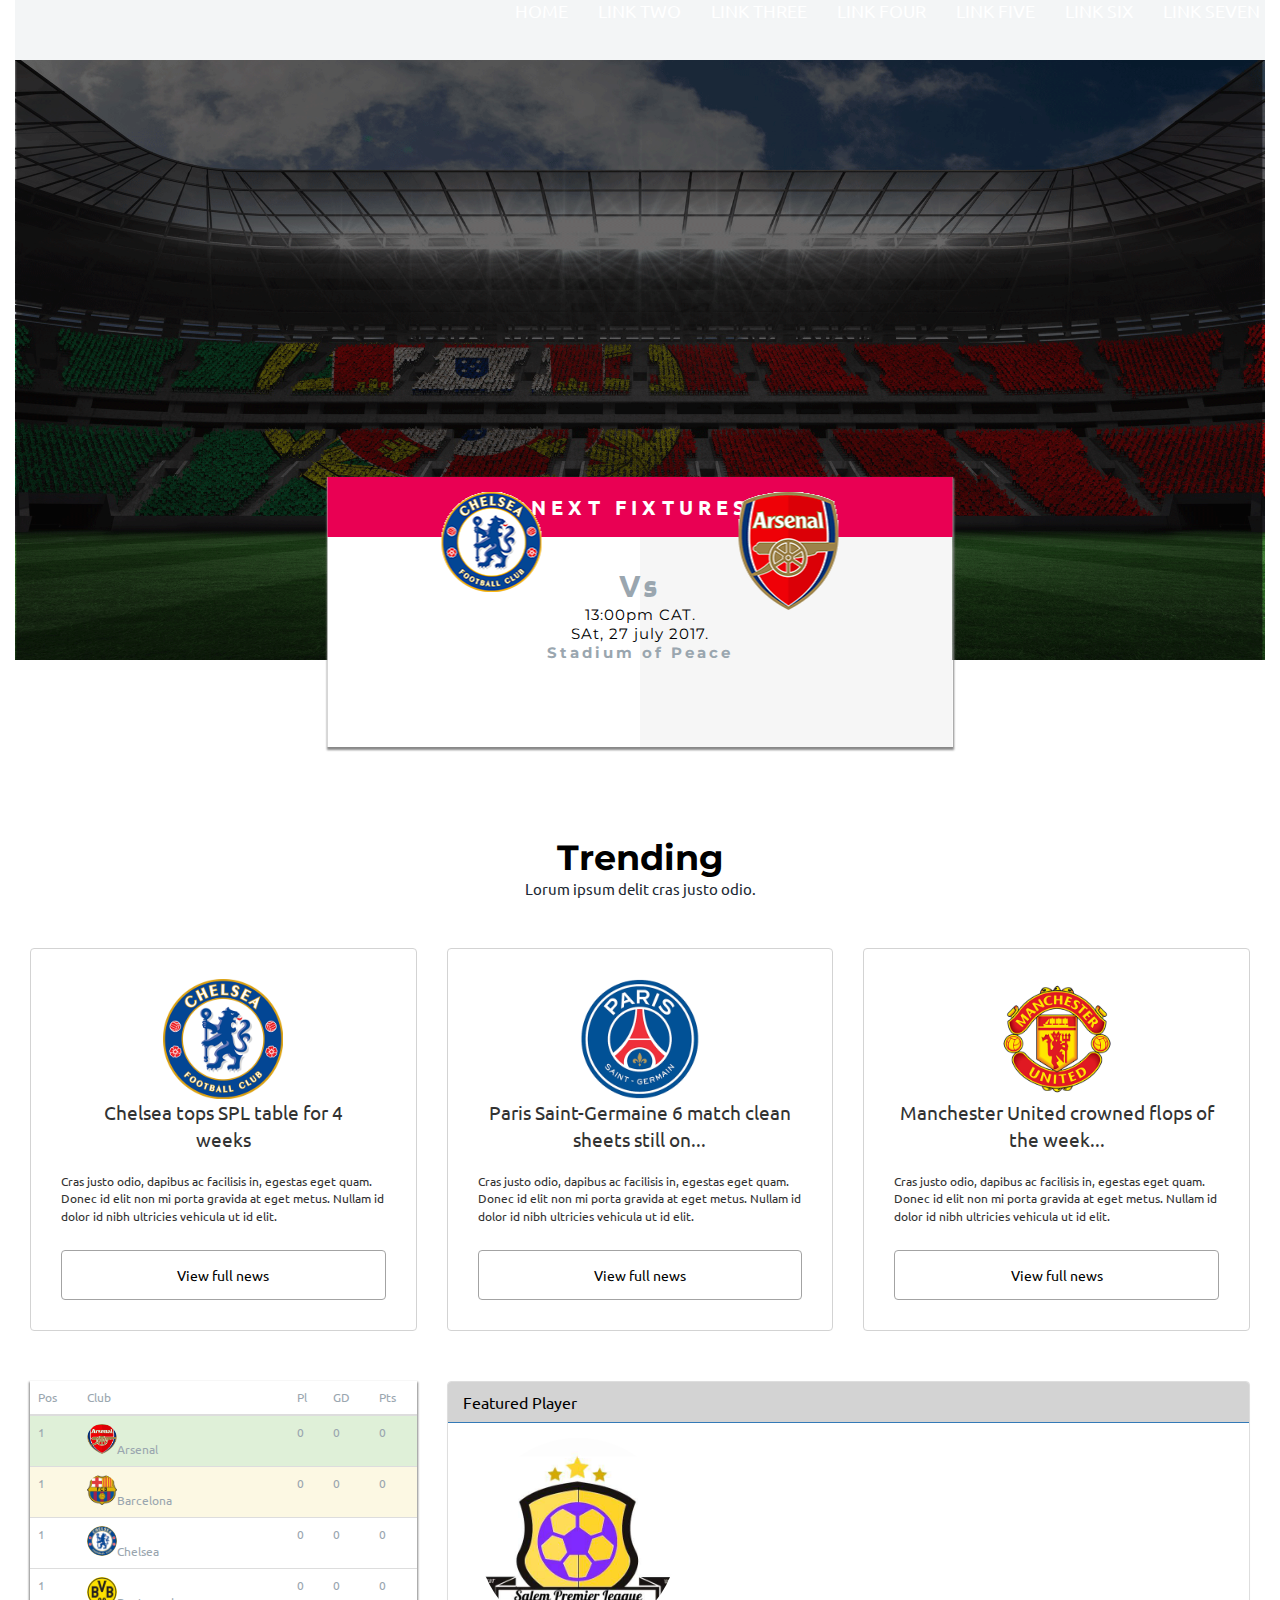
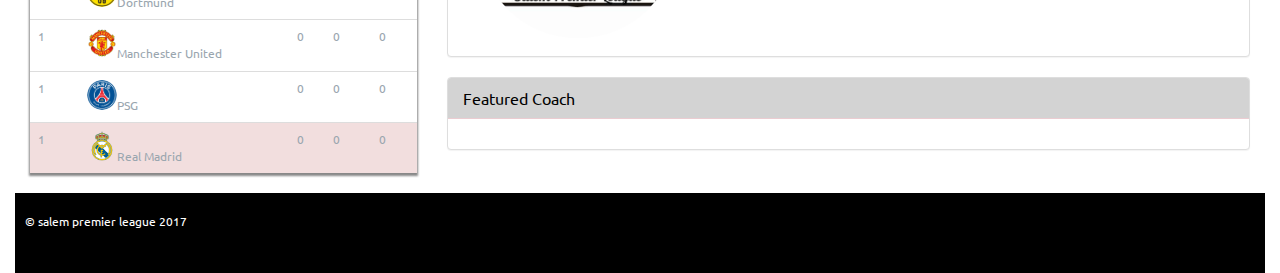
==== index-2.html @ 183e1c36 "deleted file css/responsiv-nav.css" ====
<!DOCTYPE html>
<html>
<head>
	<meta charset="utf-8">
	<meta name="apple-mobile-web-app-capable" content="yes">
	<meta name="HandheldFriendly" content="True">
	<meta name="apple-mobile-web-app-status-bar-style" content="black">
	<meta http-equiv="X-UA-Compatible" content="IE=edge">
	<meta name="viewport" content="width=device-width, initial-scale=1, maximum-scale=1, user-scalable=no">
	<link rel="stylesheet" href="css/material.min.css">
	<script src="./material.min.js"></script>
	<title>Salem Premier League</title>
	<link rel="shortcut icon" href="img/purple.png" type="image/x-icon">
	<link rel="stylesheet" href="https://fonts.googleapis.com/icon?family=Material+Icons">
	<link rel="stylesheet" href="bootstrap-3.3.7-dist/css/bootstrap.min.css"> 
	<link rel="stylesheet" type="text/css" media="all" href="css/reset.css" />
	<link rel="stylesheet" type="text/css" media="all" href="css/trunk.css" />
	<link rel="stylesheet" href="css/index.css">
	<link rel="stylesheet" href="css/table.css">
	<link href="https://fonts.googleapis.com/css?family=Montserrat|Open+Sans|Ubuntu" rel="stylesheet">
</head>

<div class="container-fluid">

	<header class="slide">     
		<ul id="navToggle" class="burger slide">    
			<li></li><li></li><li></li>
		</ul>
	</header>
	<nav class="slide">
		<ul>
			<li><a href="../trunk.html" class="active">HOME</a></li>
			<li><a href="#">LINK TWO</a></li>
			<li><a href="#">LINK THREE</a></li>
			<li><a href="#">LINK FOUR</a></li>
			<li><a href="#">LINK FIVE</a></li>
			<li><a href="#">LINK SIX</a></li>
			<li><a href="#">LINK SEVEN</a></li>
		</ul>
	</nav>
	
	<div class="content slide">     <!--	Add "slideRight" class to items that move right when viewing Nav Drawer  -->


<! the nav would be plaved here-> 


	<div class="banner">
		<img src="img/homebanner-1.jpg" width="100%" height="600px">
		<div class="upcoming ">
			<div class="col-lg-12 text-center" style="padding: 0px 0px">
				<p class="fixture">NEXT FIXTURES</p>
			</div>
			<div class="col-lg-12">
			<div class="timeline">
				<p class="vs">Vs</p>
				<p class="fixture-date">13:00pm CAT.</p>
				<p class="fixture-date">SAt, 27 july 2017.</p>
				<p class="venue">Stadium of Peace</p>
			</div>
				<div class="col-sm-6 col-md-6">
					<div class="text-center" style="margin-top: -170px;"><img src="img/chelsea.gif"></div>
				</div>
				<div class="col-sm-6 col-md-6">
					<div class="text-center" style="margin-top: -170px;"><img src="img/arsenal-copy.gif"></div>
				</div>
			</div>
		</div>
	</div>
	<div class="container-fluid">
		<div class="row">
			<div class="col-xs-12 col-md-12">
				<div class="headline-topic">Trending</div>
				<div class="sub-topic">Lorum ipsum delit cras justo odio.</div>
				<div class="row">
					<div class="col-xs-12 col-md-4">
						<div class="headline headline-1">
							<div class="thumbnail">
								<img src="img/chelsea.jpg" alt="" style="width: 120px; height: 120px;">
								<div class="caption">
									<h3>Chelsea tops SPL table for 4<br /> weeks</h3>
									<p class="sub-article">Cras justo odio, dapibus ac facilisis in, egestas eget quam. Donec id elit non mi porta gravida at eget metus. Nullam id dolor id nibh ultricies vehicula ut id elit.</p>
								</div>
								<button type="button" class="btn ">
								View full news
							</button>
						</div>
					</div>
				</div>
					<div class="col-xs-12 col-md-4">
						<div class=" headline headline-2">
							<div class="thumbnail">
								<img src="img/psg.gif" class="img-circle" style="width: 120px; height: 120px;">
								<div class="caption">
									<h3>Paris Saint-Germaine 6 match clean sheets still on...</h3>
									<p class="sub-article">Cras justo odio, dapibus ac facilisis in, egestas eget quam. Donec id elit non mi porta gravida at eget metus. Nullam id dolor id nibh ultricies vehicula ut id elit.</p>
								</div>
								<button type="button" class="btn ">
								View full news
							</button>
							</div>
						</div>
					</div>
					<div class="col-xs-12 col-md-4">
						<div class=" headline headline-3">
							<div class="thumbnail">
								<img src="img/manu.jpg" alt="" style="width: 120px; height: 120px;">
								<div class="caption">
									<h3>Manchester United crowned flops of the week...</h3>
									<p class="sub-article">Cras justo odio, dapibus ac facilisis in, egestas eget quam. Donec id elit non mi porta gravida at eget metus. Nullam id dolor id nibh ultricies vehicula ut id elit.</p>
								</div>
								<button type="button" class="btn">
								View full news
							</button>
							</div>
						</div>
					</div>
				</div>
			</div>
		</div>
	</div>
	<div class="container-fluid">
		<div class="row">
			<div class="col-xs-12 col-md-4">
				<table class="table">
					<thead>
						<tr>
							<th>Pos</th>
							<th>Club</th>
							<th>Pl</th>
							<th>GD</th>
							<th>Pts</th>
						</tr>
					</thead>
					<tbody>
						<tr class="success">
							<td>1</td>
							<td><img src="img/arsenal-copy.gif" class="img-circle" style="height: 30px; width: 30px;">Arsenal</td>
							<td>0</td>
							<td>0</td>
							<td>0</td>
						</tr>
						<tr class="warning">
							<td>1</td>
							<td><img src="img/Fc_barcelona.png" class="img-circle" style="height: 30px; width: 30px;">Barcelona</td>
							<td>0</td>
							<td>0</td>
							<td>0</td>
						</tr>
						<tr class="default">
							<td>1</td>
							<td><img src="img/chelsea.png" class="img-circle" style="height: 30px; width: 30px;">Chelsea</td>
							<td>0</td>
							<td>0</td>
							<td>0</td>
						</tr>
						<tr class="default">
							<td>1</td>
							<td><img src="img/dortmund.png" class="img-circle" style="height: 30px; width: 30px;">Dortmund</td>
							<td>0</td>
							<td>0</td>
							<td>0</td>
						</tr>
						<tr class="default">
							<td>1</td>
							<td><img src="img/manu.png" class="img-circle" style="height: 30px; width: 30px;">Manchester United	</td>
							<td>0</td>
							<td>0</td>
							<td>0</td>
						</tr>
						<tr class="default">
							<td>1</td>
							<td><img src="img/psg.png" class="img-circle" style="height: 30px; width: 30px;">PSG</td>							
							<td>0</td>
							<td>0</td>
							<td>0</td>
						</tr>
						<tr class="danger">
							<td>1</td>
							<td><img src="img/Real-Madrid.png" class="img-circle" style="height: 30px; width: 30px;">Real Madrid</td>
							<td>0</td>
							<td>0</td>
							<td>0</td>
						</tr>

					</tbody>
				</table>
			</div>
			<div class="col-xs-12 col-md-8">
				<div class="panel panel-primary">
					<div class="panel-heading">
						<h2 class="panel-title animated slideInUp">Featured Player</h2>
					</div>
					<div class="panel-body">
                        <div class="col-xs-8 col-md-8">
                            <img class="img-circle" src="img/spl-logo.jpg" style="width:200px; height:200px;">
                        </div>
					</div>
				</div>
			</div>
			<div class="col-xs-12 col-md-8">
				<div class="panel panel-danger">
					<div class="panel-heading">
						<h2 class="panel-title">Featured Coach</h2>
					</div>
					<div class="panel-body">
					</div>
				</div>
			</div>
		</div>
	</div>
	</div>
	<div class="footer">
	<p>&copy salem premier league 2017</p>
	</div>
	<script type="text/javascript">
		if (typeof jQuery == 'undefined')
			document.write(unescape("%3Cscript src='js/jquery-1.9.js'" + "type='text/javascript'%3E%3C/script%3E"))
	</script>
	<script type="text/javascript" language="javascript" src="js/trunk.js"></script>
	<script src="https://ajax.googleapis.com/ajax/libs/jquery/3.1.1/jquery.min.js"></script>
	<script src="js/index.js" type="text/javascript" charset="utf-8" async defer></script>
	<script src="materialize/js/materialize.js" type="text/javascript" charset="utf-8" async defer></script>   
   <script src="materialize/js/materialize.js" type="text/javascript" charset="utf-8" async defer></script> 
	<script src="bootstrap-3.3.7-dist/js/bootstrap.min.js"></script>
</body>
</html>
---- css/material.min.css ----
/**
 * material-design-lite - Material Design Components in CSS, JS and HTML
 * @version v1.3.0
 * @license Apache-2.0
 * @copyright 2015 Google, Inc.
 * @link https://github.com/google/material-design-lite
 */
@charset "UTF-8";html{color:rgba(0,0,0,.87)}::-moz-selection{background:#b3d4fc;text-shadow:none}::selection{background:#b3d4fc;text-shadow:none}hr{display:block;height:1px;border:0;border-top:1px solid #ccc;margin:1em 0;padding:0}audio,canvas,iframe,img,svg,video{vertical-align:middle}fieldset{border:0;margin:0;padding:0}textarea{resize:vertical}.browserupgrade{margin:.2em 0;background:#ccc;color:#000;padding:.2em 0}.hidden{display:none!important}.visuallyhidden{border:0;clip:rect(0 0 0 0);height:1px;margin:-1px;overflow:hidden;padding:0;position:absolute;width:1px}.visuallyhidden.focusable:active,.visuallyhidden.focusable:focus{clip:auto;height:auto;margin:0;overflow:visible;position:static;width:auto}.invisible{visibility:hidden}.clearfix:before,.clearfix:after{content:" ";display:table}.clearfix:after{clear:both}@media print{*,*:before,*:after,*:first-letter{background:transparent!important;color:#000!important;box-shadow:none!important}a,a:visited{text-decoration:underline}a[href]:after{content:" (" attr(href)")"}abbr[title]:after{content:" (" attr(title)")"}a[href^="#"]:after,a[href^="javascript:"]:after{content:""}pre,blockquote{border:1px solid #999;page-break-inside:avoid}thead{display:table-header-group}tr,img{page-break-inside:avoid}img{max-width:100%!important}p,h2,h3{orphans:3;widows:3}h2,h3{page-break-after:avoid}}a,.mdl-accordion,.mdl-button,.mdl-card,.mdl-checkbox,.mdl-dropdown-menu,.mdl-icon-toggle,.mdl-item,.mdl-radio,.mdl-slider,.mdl-switch,.mdl-tabs__tab{-webkit-tap-highlight-color:transparent;-webkit-tap-highlight-color:rgba(255,255,255,0)}html{width:100%;height:100%;-ms-touch-action:manipulation;touch-action:manipulation}body{width:100%;min-height:100%;margin:0}main{display:block}*[hidden]{display:none!important}html,body{font-family:"Helvetica","Arial",sans-serif;font-size:14px;font-weight:400;line-height:20px}h1,h2,h3,h4,h5,h6,p{padding:0}h1 small,h2 small,h3 small,h4 small,h5 small,h6 small{font-family:"Roboto","Helvetica","Arial",sans-serif;font-weight:400;line-height:1.35;letter-spacing:-.02em;opacity:.54;font-size:.6em}h1{font-size:56px;line-height:1.35;letter-spacing:-.02em;margin:24px 0}h1,h2{font-family:"Roboto","Helvetica","Arial",sans-serif;font-weight:400}h2{font-size:45px;line-height:48px}h2,h3{margin:24px 0}h3{font-size:34px;line-height:40px}h3,h4{font-family:"Roboto","Helvetica","Arial",sans-serif;font-weight:400}h4{font-size:24px;line-height:32px;-moz-osx-font-smoothing:grayscale;margin:24px 0 16px}h5{font-size:20px;font-weight:500;line-height:1;letter-spacing:.02em}h5,h6{font-family:"Roboto","Helvetica","Arial",sans-serif;margin:24px 0 16px}h6{font-size:16px;letter-spacing:.04em}h6,p{font-weight:400;line-height:24px}p{font-size:14px;letter-spacing:0;margin:0 0 16px}a{color:#ff4081;font-weight:500}blockquote{font-family:"Roboto","Helvetica","Arial",sans-serif;position:relative;font-size:24px;font-weight:300;font-style:italic;line-height:1.35;letter-spacing:.08em}blockquote:before{position:absolute;left:-.5em;content:'“'}blockquote:after{content:'”';margin-left:-.05em}mark{background-color:#f4ff81}dt{font-weight:700}address{font-size:12px;line-height:1;font-style:normal}address,ul,ol{font-weight:400;letter-spacing:0}ul,ol{font-size:14px;line-height:24px}.mdl-typography--display-4,.mdl-typography--display-4-color-contrast{font-family:"Roboto","Helvetica","Arial",sans-serif;font-size:112px;font-weight:300;line-height:1;letter-spacing:-.04em}.mdl-typography--display-4-color-contrast{opacity:.54}.mdl-typography--display-3,.mdl-typography--display-3-color-contrast{font-family:"Roboto","Helvetica","Arial",sans-serif;font-size:56px;font-weight:400;line-height:1.35;letter-spacing:-.02em}.mdl-typography--display-3-color-contrast{opacity:.54}.mdl-typography--display-2,.mdl-typography--display-2-color-contrast{font-family:"Roboto","Helvetica","Arial",sans-serif;font-size:45px;font-weight:400;line-height:48px}.mdl-typography--display-2-color-contrast{opacity:.54}.mdl-typography--display-1,.mdl-typography--display-1-color-contrast{font-family:"Roboto","Helvetica","Arial",sans-serif;font-size:34px;font-weight:400;line-height:40px}.mdl-typography--display-1-color-contrast{opacity:.54}.mdl-typography--headline,.mdl-typography--headline-color-contrast{font-family:"Roboto","Helvetica","Arial",sans-serif;font-size:24px;font-weight:400;line-height:32px;-moz-osx-font-smoothing:grayscale}.mdl-typography--headline-color-contrast{opacity:.87}.mdl-typography--title,.mdl-typography--title-color-contrast{font-family:"Roboto","Helvetica","Arial",sans-serif;font-size:20px;font-weight:500;line-height:1;letter-spacing:.02em}.mdl-typography--title-color-contrast{opacity:.87}.mdl-typography--subhead,.mdl-typography--subhead-color-contrast{font-family:"Roboto","Helvetica","Arial",sans-serif;font-size:16px;font-weight:400;line-height:24px;letter-spacing:.04em}.mdl-typography--subhead-color-contrast{opacity:.87}.mdl-typography--body-2,.mdl-typography--body-2-color-contrast{font-size:14px;font-weight:700;line-height:24px;letter-spacing:0}.mdl-typography--body-2-color-contrast{opacity:.87}.mdl-typography--body-1,.mdl-typography--body-1-color-contrast{font-size:14px;font-weight:400;line-height:24px;letter-spacing:0}.mdl-typography--body-1-color-contrast{opacity:.87}.mdl-typography--body-2-force-preferred-font,.mdl-typography--body-2-force-preferred-font-color-contrast{font-family:"Roboto","Helvetica","Arial",sans-serif;font-size:14px;font-weight:500;line-height:24px;letter-spacing:0}.mdl-typography--body-2-force-preferred-font-color-contrast{opacity:.87}.mdl-typography--body-1-force-preferred-font,.mdl-typography--body-1-force-preferred-font-color-contrast{font-family:"Roboto","Helvetica","Arial",sans-serif;font-size:14px;font-weight:400;line-height:24px;letter-spacing:0}.mdl-typography--body-1-force-preferred-font-color-contrast{opacity:.87}.mdl-typography--caption,.mdl-typography--caption-force-preferred-font{font-size:12px;font-weight:400;line-height:1;letter-spacing:0}.mdl-typography--caption-force-preferred-font{font-family:"Roboto","Helvetica","Arial",sans-serif}.mdl-typography--caption-color-contrast,.mdl-typography--caption-force-preferred-font-color-contrast{font-size:12px;font-weight:400;line-height:1;letter-spacing:0;opacity:.54}.mdl-typography--caption-force-preferred-font-color-contrast,.mdl-typography--menu{font-family:"Roboto","Helvetica","Arial",sans-serif}.mdl-typography--menu{font-size:14px;font-weight:500;line-height:1;letter-spacing:0}.mdl-typography--menu-color-contrast{opacity:.87}.mdl-typography--menu-color-contrast,.mdl-typography--button,.mdl-typography--button-color-contrast{font-family:"Roboto","Helvetica","Arial",sans-serif;font-size:14px;font-weight:500;line-height:1;letter-spacing:0}.mdl-typography--button,.mdl-typography--button-color-contrast{text-transform:uppercase}.mdl-typography--button-color-contrast{opacity:.87}.mdl-typography--text-left{text-align:left}.mdl-typography--text-right{text-align:right}.mdl-typography--text-center{text-align:center}.mdl-typography--text-justify{text-align:justify}.mdl-typography--text-nowrap{white-space:nowrap}.mdl-typography--text-lowercase{text-transform:lowercase}.mdl-typography--text-uppercase{text-transform:uppercase}.mdl-typography--text-capitalize{text-transform:capitalize}.mdl-typography--font-thin{font-weight:200!important}.mdl-typography--font-light{font-weight:300!important}.mdl-typography--font-regular{font-weight:400!important}.mdl-typography--font-medium{font-weight:500!important}.mdl-typography--font-bold{font-weight:700!important}.mdl-typography--font-black{font-weight:900!important}.material-icons{font-family:'Material Icons';font-weight:400;font-style:normal;font-size:24px;line-height:1;letter-spacing:normal;text-transform:none;display:inline-block;word-wrap:normal;-moz-font-feature-settings:'liga';font-feature-settings:'liga';-webkit-font-feature-settings:'liga';-webkit-font-smoothing:antialiased}.mdl-color-text--red{color:#f44336 !important}.mdl-color--red{background-color:#f44336 !important}.mdl-color-text--red-50{color:#ffebee !important}.mdl-color--red-50{background-color:#ffebee !important}.mdl-color-text--red-100{color:#ffcdd2 !important}.mdl-color--red-100{background-color:#ffcdd2 !important}.mdl-color-text--red-200{color:#ef9a9a !important}.mdl-color--red-200{background-color:#ef9a9a !important}.mdl-color-text--red-300{color:#e57373 !important}.mdl-color--red-300{background-color:#e57373 !important}.mdl-color-text--red-400{color:#ef5350 !important}.mdl-color--red-400{background-color:#ef5350 !important}.mdl-color-text--red-500{color:#f44336 !important}.mdl-color--red-500{background-color:#f44336 !important}.mdl-color-text--red-600{color:#e53935 !important}.mdl-color--red-600{background-color:#e53935 !important}.mdl-color-text--red-700{color:#d32f2f !important}.mdl-color--red-700{background-color:#d32f2f !important}.mdl-color-text--red-800{color:#c62828 !important}.mdl-color--red-800{background-color:#c62828 !important}.mdl-color-text--red-900{color:#b71c1c !important}.mdl-color--red-900{background-color:#b71c1c !important}.mdl-color-text--red-A100{color:#ff8a80 !important}.mdl-color--red-A100{background-color:#ff8a80 !important}.mdl-color-text--red-A200{color:#ff5252 !important}.mdl-color--red-A200{background-color:#ff5252 !important}.mdl-color-text--red-A400{color:#ff1744 !important}.mdl-color--red-A400{background-color:#ff1744 !important}.mdl-color-text--red-A700{color:#d50000 !important}.mdl-color--red-A700{background-color:#d50000 !important}.mdl-color-text--pink{color:#e91e63 !important}.mdl-color--pink{background-color:#e91e63 !important}.mdl-color-text--pink-50{color:#fce4ec !important}.mdl-color--pink-50{background-color:#fce4ec !important}.mdl-color-text--pink-100{color:#f8bbd0 !important}.mdl-color--pink-100{background-color:#f8bbd0 !important}.mdl-color-text--pink-200{color:#f48fb1 !important}.mdl-color--pink-200{background-color:#f48fb1 !important}.mdl-color-text--pink-300{color:#f06292 !important}.mdl-color--pink-300{background-color:#f06292 !important}.mdl-color-text--pink-400{color:#ec407a !important}.mdl-color--pink-400{background-color:#ec407a !important}.mdl-color-text--pink-500{color:#e91e63 !important}.mdl-color--pink-500{background-color:#e91e63 !important}.mdl-color-text--pink-600{color:#d81b60 !important}.mdl-color--pink-600{background-color:#d81b60 !important}.mdl-color-text--pink-700{color:#c2185b !important}.mdl-color--pink-700{background-color:#c2185b !important}.mdl-color-text--pink-800{color:#ad1457 !important}.mdl-color--pink-800{background-color:#ad1457 !important}.mdl-color-text--pink-900{color:#880e4f !important}.mdl-color--pink-900{background-color:#880e4f !important}.mdl-color-text--pink-A100{color:#ff80ab !important}.mdl-color--pink-A100{background-color:#ff80ab !important}.mdl-color-text--pink-A200{color:#ff4081 !important}.mdl-color--pink-A200{background-color:#ff4081 !important}.mdl-color-text--pink-A400{color:#f50057 !important}.mdl-color--pink-A400{background-color:#f50057 !important}.mdl-color-text--pink-A700{color:#c51162 !important}.mdl-color--pink-A700{background-color:#c51162 !important}.mdl-color-text--purple{color:#9c27b0 !important}.mdl-color--purple{background-color:#9c27b0 !important}.mdl-color-text--purple-50{color:#f3e5f5 !important}.mdl-color--purple-50{background-color:#f3e5f5 !important}.mdl-color-text--purple-100{color:#e1bee7 !important}.mdl-color--purple-100{background-color:#e1bee7 !important}.mdl-color-text--purple-200{color:#ce93d8 !important}.mdl-color--purple-200{background-color:#ce93d8 !important}.mdl-color-text--purple-300{color:#ba68c8 !important}.mdl-color--purple-300{background-color:#ba68c8 !important}.mdl-color-text--purple-400{color:#ab47bc !important}.mdl-color--purple-400{background-color:#ab47bc !important}.mdl-color-text--purple-500{color:#9c27b0 !important}.mdl-color--purple-500{background-color:#9c27b0 !important}.mdl-color-text--purple-600{color:#8e24aa !important}.mdl-color--purple-600{background-color:#8e24aa !important}.mdl-color-text--purple-700{color:#7b1fa2 !important}.mdl-color--purple-700{background-color:#7b1fa2 !important}.mdl-color-text--purple-800{color:#6a1b9a !important}.mdl-color--purple-800{background-color:#6a1b9a !important}.mdl-color-text--purple-900{color:#4a148c !important}.mdl-color--purple-900{background-color:#4a148c !important}.mdl-color-text--purple-A100{color:#ea80fc !important}.mdl-color--purple-A100{background-color:#ea80fc !important}.mdl-color-text--purple-A200{color:#e040fb !important}.mdl-color--purple-A200{background-color:#e040fb !important}.mdl-color-text--purple-A400{color:#d500f9 !important}.mdl-color--purple-A400{background-color:#d500f9 !important}.mdl-color-text--purple-A700{color:#a0f !important}.mdl-color--purple-A700{background-color:#a0f !important}.mdl-color-text--deep-purple{color:#673ab7 !important}.mdl-color--deep-purple{background-color:#673ab7 !important}.mdl-color-text--deep-purple-50{color:#ede7f6 !important}.mdl-color--deep-purple-50{background-color:#ede7f6 !important}.mdl-color-text--deep-purple-100{color:#d1c4e9 !important}.mdl-color--deep-purple-100{background-color:#d1c4e9 !important}.mdl-color-text--deep-purple-200{color:#b39ddb !important}.mdl-color--deep-purple-200{background-color:#b39ddb !important}.mdl-color-text--deep-purple-300{color:#9575cd !important}.mdl-color--deep-purple-300{background-color:#9575cd !important}.mdl-color-text--deep-purple-400{color:#7e57c2 !important}.mdl-color--deep-purple-400{background-color:#7e57c2 !important}.mdl-color-text--deep-purple-500{color:#673ab7 !important}.mdl-color--deep-purple-500{background-color:#673ab7 !important}.mdl-color-text--deep-purple-600{color:#5e35b1 !important}.mdl-color--deep-purple-600{background-color:#5e35b1 !important}.mdl-color-text--deep-purple-700{color:#512da8 !important}.mdl-color--deep-purple-700{background-color:#512da8 !important}.mdl-color-text--deep-purple-800{color:#4527a0 !important}.mdl-color--deep-purple-800{background-color:#4527a0 !important}.mdl-color-text--deep-purple-900{color:#311b92 !important}.mdl-color--deep-purple-900{background-color:#311b92 !important}.mdl-color-text--deep-purple-A100{color:#b388ff !important}.mdl-color--deep-purple-A100{background-color:#b388ff !important}.mdl-color-text--deep-purple-A200{color:#7c4dff !important}.mdl-color--deep-purple-A200{background-color:#7c4dff !important}.mdl-color-text--deep-purple-A400{color:#651fff !important}.mdl-color--deep-purple-A400{background-color:#651fff !important}.mdl-color-text--deep-purple-A700{color:#6200ea !important}.mdl-color--deep-purple-A700{background-color:#6200ea !important}.mdl-color-text--indigo{color:#3f51b5 !important}.mdl-color--indigo{background-color:#3f51b5 !important}.mdl-color-text--indigo-50{color:#e8eaf6 !important}.mdl-color--indigo-50{background-color:#e8eaf6 !important}.mdl-color-text--indigo-100{color:#c5cae9 !important}.mdl-color--indigo-100{background-color:#c5cae9 !important}.mdl-color-text--indigo-200{color:#9fa8da !important}.mdl-color--indigo-200{background-color:#9fa8da !important}.mdl-color-text--indigo-300{color:#7986cb !important}.mdl-color--indigo-300{background-color:#7986cb !important}.mdl-color-text--indigo-400{color:#5c6bc0 !important}.mdl-color--indigo-400{background-color:#5c6bc0 !important}.mdl-color-text--indigo-500{color:#3f51b5 !important}.mdl-color--indigo-500{background-color:#3f51b5 !important}.mdl-color-text--indigo-600{color:#3949ab !important}.mdl-color--indigo-600{background-color:#3949ab !important}.mdl-color-text--indigo-700{color:#303f9f !important}.mdl-color--indigo-700{background-color:#303f9f !important}.mdl-color-text--indigo-800{color:#283593 !important}.mdl-color--indigo-800{background-color:#283593 !important}.mdl-color-text--indigo-900{color:#1a237e !important}.mdl-color--indigo-900{background-color:#1a237e !important}.mdl-color-text--indigo-A100{color:#8c9eff !important}.mdl-color--indigo-A100{background-color:#8c9eff !important}.mdl-color-text--indigo-A200{color:#536dfe !important}.mdl-color--indigo-A200{background-color:#536dfe !important}.mdl-color-text--indigo-A400{color:#3d5afe !important}.mdl-color--indigo-A400{background-color:#3d5afe !important}.mdl-color-text--indigo-A700{color:#304ffe !important}.mdl-color--indigo-A700{background-color:#304ffe !important}.mdl-color-text--blue{color:#2196f3 !important}.mdl-color--blue{background-color:#2196f3 !important}.mdl-color-text--blue-50{color:#e3f2fd !important}.mdl-color--blue-50{background-color:#e3f2fd !important}.mdl-color-text--blue-100{color:#bbdefb !important}.mdl-color--blue-100{background-color:#bbdefb !important}.mdl-color-text--blue-200{color:#90caf9 !important}.mdl-color--blue-200{background-color:#90caf9 !important}.mdl-color-text--blue-300{color:#64b5f6 !important}.mdl-color--blue-300{background-color:#64b5f6 !important}.mdl-color-text--blue-400{color:#42a5f5 !important}.mdl-color--blue-400{background-color:#42a5f5 !important}.mdl-color-text--blue-500{color:#2196f3 !important}.mdl-color--blue-500{background-color:#2196f3 !important}.mdl-color-text--blue-600{color:#1e88e5 !important}.mdl-color--blue-600{background-color:#1e88e5 !important}.mdl-color-text--blue-700{color:#1976d2 !important}.mdl-color--blue-700{background-color:#1976d2 !important}.mdl-color-text--blue-800{color:#1565c0 !important}.mdl-color--blue-800{background-color:#1565c0 !important}.mdl-color-text--blue-900{color:#0d47a1 !important}.mdl-color--blue-900{background-color:#0d47a1 !important}.mdl-color-text--blue-A100{color:#82b1ff !important}.mdl-color--blue-A100{background-color:#82b1ff !important}.mdl-color-text--blue-A200{color:#448aff !important}.mdl-color--blue-A200{background-color:#448aff !important}.mdl-color-text--blue-A400{color:#2979ff !important}.mdl-color--blue-A400{background-color:#2979ff !important}.mdl-color-text--blue-A700{color:#2962ff !important}.mdl-color--blue-A700{background-color:#2962ff !important}.mdl-color-text--light-blue{color:#03a9f4 !important}.mdl-color--light-blue{background-color:#03a9f4 !important}.mdl-color-text--light-blue-50{color:#e1f5fe !important}.mdl-color--light-blue-50{background-color:#e1f5fe !important}.mdl-color-text--light-blue-100{color:#b3e5fc !important}.mdl-color--light-blue-100{background-color:#b3e5fc !important}.mdl-color-text--light-blue-200{color:#81d4fa !important}.mdl-color--light-blue-200{background-color:#81d4fa !important}.mdl-color-text--light-blue-300{color:#4fc3f7 !important}.mdl-color--light-blue-300{background-color:#4fc3f7 !important}.mdl-color-text--light-blue-400{color:#29b6f6 !important}.mdl-color--light-blue-400{background-color:#29b6f6 !important}.mdl-color-text--light-blue-500{color:#03a9f4 !important}.mdl-color--light-blue-500{background-color:#03a9f4 !important}.mdl-color-text--light-blue-600{color:#039be5 !important}.mdl-color--light-blue-600{background-color:#039be5 !important}.mdl-color-text--light-blue-700{color:#0288d1 !important}.mdl-color--light-blue-700{background-color:#0288d1 !important}.mdl-color-text--light-blue-800{color:#0277bd !important}.mdl-color--light-blue-800{background-color:#0277bd !important}.mdl-color-text--light-blue-900{color:#01579b !important}.mdl-color--light-blue-900{background-color:#01579b !important}.mdl-color-text--light-blue-A100{color:#80d8ff !important}.mdl-color--light-blue-A100{background-color:#80d8ff !important}.mdl-color-text--light-blue-A200{color:#40c4ff !important}.mdl-color--light-blue-A200{background-color:#40c4ff !important}.mdl-color-text--light-blue-A400{color:#00b0ff !important}.mdl-color--light-blue-A400{background-color:#00b0ff !important}.mdl-color-text--light-blue-A700{color:#0091ea !important}.mdl-color--light-blue-A700{background-color:#0091ea !important}.mdl-color-text--cyan{color:#00bcd4 !important}.mdl-color--cyan{background-color:#00bcd4 !important}.mdl-color-text--cyan-50{color:#e0f7fa !important}.mdl-color--cyan-50{background-color:#e0f7fa !important}.mdl-color-text--cyan-100{color:#b2ebf2 !important}.mdl-color--cyan-100{background-color:#b2ebf2 !important}.mdl-color-text--cyan-200{color:#80deea !important}.mdl-color--cyan-200{background-color:#80deea !important}.mdl-color-text--cyan-300{color:#4dd0e1 !important}.mdl-color--cyan-300{background-color:#4dd0e1 !important}.mdl-color-text--cyan-400{color:#26c6da !important}.mdl-color--cyan-400{background-color:#26c6da !important}.mdl-color-text--cyan-500{color:#00bcd4 !important}.mdl-color--cyan-500{background-color:#00bcd4 !important}.mdl-color-text--cyan-600{color:#00acc1 !important}.mdl-color--cyan-600{background-color:#00acc1 !important}.mdl-color-text--cyan-700{color:#0097a7 !important}.mdl-color--cyan-700{background-color:#0097a7 !important}.mdl-color-text--cyan-800{color:#00838f !important}.mdl-color--cyan-800{background-color:#00838f !important}.mdl-color-text--cyan-900{color:#006064 !important}.mdl-color--cyan-900{background-color:#006064 !important}.mdl-color-text--cyan-A100{color:#84ffff !important}.mdl-color--cyan-A100{background-color:#84ffff !important}.mdl-color-text--cyan-A200{color:#18ffff !important}.mdl-color--cyan-A200{background-color:#18ffff !important}.mdl-color-text--cyan-A400{color:#00e5ff !important}.mdl-color--cyan-A400{background-color:#00e5ff !important}.mdl-color-text--cyan-A700{color:#00b8d4 !important}.mdl-color--cyan-A700{background-color:#00b8d4 !important}.mdl-color-text--teal{color:#009688 !important}.mdl-color--teal{background-color:#009688 !important}.mdl-color-text--teal-50{color:#e0f2f1 !important}.mdl-color--teal-50{background-color:#e0f2f1 !important}.mdl-color-text--teal-100{color:#b2dfdb !important}.mdl-color--teal-100{background-color:#b2dfdb !important}.mdl-color-text--teal-200{color:#80cbc4 !important}.mdl-color--teal-200{background-color:#80cbc4 !important}.mdl-color-text--teal-300{color:#4db6ac !important}.mdl-color--teal-300{background-color:#4db6ac !important}.mdl-color-text--teal-400{color:#26a69a !important}.mdl-color--teal-400{background-color:#26a69a !important}.mdl-color-text--teal-500{color:#009688 !important}.mdl-color--teal-500{background-color:#009688 !important}.mdl-color-text--teal-600{color:#00897b !important}.mdl-color--teal-600{background-color:#00897b !important}.mdl-color-text--teal-700{color:#00796b !important}.mdl-color--teal-700{background-color:#00796b !important}.mdl-color-text--teal-800{color:#00695c !important}.mdl-color--teal-800{background-color:#00695c !important}.mdl-color-text--teal-900{color:#004d40 !important}.mdl-color--teal-900{background-color:#004d40 !important}.mdl-color-text--teal-A100{color:#a7ffeb !important}.mdl-color--teal-A100{background-color:#a7ffeb !important}.mdl-color-text--teal-A200{color:#64ffda !important}.mdl-color--teal-A200{background-color:#64ffda !important}.mdl-color-text--teal-A400{color:#1de9b6 !important}.mdl-color--teal-A400{background-color:#1de9b6 !important}.mdl-color-text--teal-A700{color:#00bfa5 !important}.mdl-color--teal-A700{background-color:#00bfa5 !important}.mdl-color-text--green{color:#4caf50 !important}.mdl-color--green{background-color:#4caf50 !important}.mdl-color-text--green-50{color:#e8f5e9 !important}.mdl-color--green-50{background-color:#e8f5e9 !important}.mdl-color-text--green-100{color:#c8e6c9 !important}.mdl-color--green-100{background-color:#c8e6c9 !important}.mdl-color-text--green-200{color:#a5d6a7 !important}.mdl-color--green-200{background-color:#a5d6a7 !important}.mdl-color-text--green-300{color:#81c784 !important}.mdl-color--green-300{background-color:#81c784 !important}.mdl-color-text--green-400{color:#66bb6a !important}.mdl-color--green-400{background-color:#66bb6a !important}.mdl-color-text--green-500{color:#4caf50 !important}.mdl-color--green-500{background-color:#4caf50 !important}.mdl-color-text--green-600{color:#43a047 !important}.mdl-color--green-600{background-color:#43a047 !important}.mdl-color-text--green-700{color:#388e3c !important}.mdl-color--green-700{background-color:#388e3c !important}.mdl-color-text--green-800{color:#2e7d32 !important}.mdl-color--green-800{background-color:#2e7d32 !important}.mdl-color-text--green-900{color:#1b5e20 !important}.mdl-color--green-900{background-color:#1b5e20 !important}.mdl-color-text--green-A100{color:#b9f6ca !important}.mdl-color--green-A100{background-color:#b9f6ca !important}.mdl-color-text--green-A200{color:#69f0ae !important}.mdl-color--green-A200{background-color:#69f0ae !important}.mdl-color-text--green-A400{color:#00e676 !important}.mdl-color--green-A400{background-color:#00e676 !important}.mdl-color-text--green-A700{color:#00c853 !important}.mdl-color--green-A700{background-color:#00c853 !important}.mdl-color-text--light-green{color:#8bc34a !important}.mdl-color--light-green{background-color:#8bc34a !important}.mdl-color-text--light-green-50{color:#f1f8e9 !important}.mdl-color--light-green-50{background-color:#f1f8e9 !important}.mdl-color-text--light-green-100{color:#dcedc8 !important}.mdl-color--light-green-100{background-color:#dcedc8 !important}.mdl-color-text--light-green-200{color:#c5e1a5 !important}.mdl-color--light-green-200{background-color:#c5e1a5 !important}.mdl-color-text--light-green-300{color:#aed581 !important}.mdl-color--light-green-300{background-color:#aed581 !important}.mdl-color-text--light-green-400{color:#9ccc65 !important}.mdl-color--light-green-400{background-color:#9ccc65 !important}.mdl-color-text--light-green-500{color:#8bc34a !important}.mdl-color--light-green-500{background-color:#8bc34a !important}.mdl-color-text--light-green-600{color:#7cb342 !important}.mdl-color--light-green-600{background-color:#7cb342 !important}.mdl-color-text--light-green-700{color:#689f38 !important}.mdl-color--light-green-700{background-color:#689f38 !important}.mdl-color-text--light-green-800{color:#558b2f !important}.mdl-color--light-green-800{background-color:#558b2f !important}.mdl-color-text--light-green-900{color:#33691e !important}.mdl-color--light-green-900{background-color:#33691e !important}.mdl-color-text--light-green-A100{color:#ccff90 !important}.mdl-color--light-green-A100{background-color:#ccff90 !important}.mdl-color-text--light-green-A200{color:#b2ff59 !important}.mdl-color--light-green-A200{background-color:#b2ff59 !important}.mdl-color-text--light-green-A400{color:#76ff03 !important}.mdl-color--light-green-A400{background-color:#76ff03 !important}.mdl-color-text--light-green-A700{color:#64dd17 !important}.mdl-color--light-green-A700{background-color:#64dd17 !important}.mdl-color-text--lime{color:#cddc39 !important}.mdl-color--lime{background-color:#cddc39 !important}.mdl-color-text--lime-50{color:#f9fbe7 !important}.mdl-color--lime-50{background-color:#f9fbe7 !important}.mdl-color-text--lime-100{color:#f0f4c3 !important}.mdl-color--lime-100{background-color:#f0f4c3 !important}.mdl-color-text--lime-200{color:#e6ee9c !important}.mdl-color--lime-200{background-color:#e6ee9c !important}.mdl-color-text--lime-300{color:#dce775 !important}.mdl-color--lime-300{background-color:#dce775 !important}.mdl-color-text--lime-400{color:#d4e157 !important}.mdl-color--lime-400{background-color:#d4e157 !important}.mdl-color-text--lime-500{color:#cddc39 !important}.mdl-color--lime-500{background-color:#cddc39 !important}.mdl-color-text--lime-600{color:#c0ca33 !important}.mdl-color--lime-600{background-color:#c0ca33 !important}.mdl-color-text--lime-700{color:#afb42b !important}.mdl-color--lime-700{background-color:#afb42b !important}.mdl-color-text--lime-800{color:#9e9d24 !important}.mdl-color--lime-800{background-color:#9e9d24 !important}.mdl-color-text--lime-900{color:#827717 !important}.mdl-color--lime-900{background-color:#827717 !important}.mdl-color-text--lime-A100{color:#f4ff81 !important}.mdl-color--lime-A100{background-color:#f4ff81 !important}.mdl-color-text--lime-A200{color:#eeff41 !important}.mdl-color--lime-A200{background-color:#eeff41 !important}.mdl-color-text--lime-A400{color:#c6ff00 !important}.mdl-color--lime-A400{background-color:#c6ff00 !important}.mdl-color-text--lime-A700{color:#aeea00 !important}.mdl-color--lime-A700{background-color:#aeea00 !important}.mdl-color-text--yellow{color:#ffeb3b !important}.mdl-color--yellow{background-color:#ffeb3b !important}.mdl-color-text--yellow-50{color:#fffde7 !important}.mdl-color--yellow-50{background-color:#fffde7 !important}.mdl-color-text--yellow-100{color:#fff9c4 !important}.mdl-color--yellow-100{background-color:#fff9c4 !important}.mdl-color-text--yellow-200{color:#fff59d !important}.mdl-color--yellow-200{background-color:#fff59d !important}.mdl-color-text--yellow-300{color:#fff176 !important}.mdl-color--yellow-300{background-color:#fff176 !important}.mdl-color-text--yellow-400{color:#ffee58 !important}.mdl-color--yellow-400{background-color:#ffee58 !important}.mdl-color-text--yellow-500{color:#ffeb3b !important}.mdl-color--yellow-500{background-color:#ffeb3b !important}.mdl-color-text--yellow-600{color:#fdd835 !important}.mdl-color--yellow-600{background-color:#fdd835 !important}.mdl-color-text--yellow-700{color:#fbc02d !important}.mdl-color--yellow-700{background-color:#fbc02d !important}.mdl-color-text--yellow-800{color:#f9a825 !important}.mdl-color--yellow-800{background-color:#f9a825 !important}.mdl-color-text--yellow-900{color:#f57f17 !important}.mdl-color--yellow-900{background-color:#f57f17 !important}.mdl-color-text--yellow-A100{color:#ffff8d !important}.mdl-color--yellow-A100{background-color:#ffff8d !important}.mdl-color-text--yellow-A200{color:#ff0 !important}.mdl-color--yellow-A200{background-color:#ff0 !important}.mdl-color-text--yellow-A400{color:#ffea00 !important}.mdl-color--yellow-A400{background-color:#ffea00 !important}.mdl-color-text--yellow-A700{color:#ffd600 !important}.mdl-color--yellow-A700{background-color:#ffd600 !important}.mdl-color-text--amber{color:#ffc107 !important}.mdl-color--amber{background-color:#ffc107 !important}.mdl-color-text--amber-50{color:#fff8e1 !important}.mdl-color--amber-50{background-color:#fff8e1 !important}.mdl-color-text--amber-100{color:#ffecb3 !important}.mdl-color--amber-100{background-color:#ffecb3 !important}.mdl-color-text--amber-200{color:#ffe082 !important}.mdl-color--amber-200{background-color:#ffe082 !important}.mdl-color-text--amber-300{color:#ffd54f !important}.mdl-color--amber-300{background-color:#ffd54f !important}.mdl-color-text--amber-400{color:#ffca28 !important}.mdl-color--amber-400{background-color:#ffca28 !important}.mdl-color-text--amber-500{color:#ffc107 !important}.mdl-color--amber-500{background-color:#ffc107 !important}.mdl-color-text--amber-600{color:#ffb300 !important}.mdl-color--amber-600{background-color:#ffb300 !important}.mdl-color-text--amber-700{color:#ffa000 !important}.mdl-color--amber-700{background-color:#ffa000 !important}.mdl-color-text--amber-800{color:#ff8f00 !important}.mdl-color--amber-800{background-color:#ff8f00 !important}.mdl-color-text--amber-900{color:#ff6f00 !important}.mdl-color--amber-900{background-color:#ff6f00 !important}.mdl-color-text--amber-A100{color:#ffe57f !important}.mdl-color--amber-A100{background-color:#ffe57f !important}.mdl-color-text--amber-A200{color:#ffd740 !important}.mdl-color--amber-A200{background-color:#ffd740 !important}.mdl-color-text--amber-A400{color:#ffc400 !important}.mdl-color--amber-A400{background-color:#ffc400 !important}.mdl-color-text--amber-A700{color:#ffab00 !important}.mdl-color--amber-A700{background-color:#ffab00 !important}.mdl-color-text--orange{color:#ff9800 !important}.mdl-color--orange{background-color:#ff9800 !important}.mdl-color-text--orange-50{color:#fff3e0 !important}.mdl-color--orange-50{background-color:#fff3e0 !important}.mdl-color-text--orange-100{color:#ffe0b2 !important}.mdl-color--orange-100{background-color:#ffe0b2 !important}.mdl-color-text--orange-200{color:#ffcc80 !important}.mdl-color--orange-200{background-color:#ffcc80 !important}.mdl-color-text--orange-300{color:#ffb74d !important}.mdl-color--orange-300{background-color:#ffb74d !important}.mdl-color-text--orange-400{color:#ffa726 !important}.mdl-color--orange-400{background-color:#ffa726 !important}.mdl-color-text--orange-500{color:#ff9800 !important}.mdl-color--orange-500{background-color:#ff9800 !important}.mdl-color-text--orange-600{color:#fb8c00 !important}.mdl-color--orange-600{background-color:#fb8c00 !important}.mdl-color-text--orange-700{color:#f57c00 !important}.mdl-color--orange-700{background-color:#f57c00 !important}.mdl-color-text--orange-800{color:#ef6c00 !important}.mdl-color--orange-800{background-color:#ef6c00 !important}.mdl-color-text--orange-900{color:#e65100 !important}.mdl-color--orange-900{background-color:#e65100 !important}.mdl-color-text--orange-A100{color:#ffd180 !important}.mdl-color--orange-A100{background-color:#ffd180 !important}.mdl-color-text--orange-A200{color:#ffab40 !important}.mdl-color--orange-A200{background-color:#ffab40 !important}.mdl-color-text--orange-A400{color:#ff9100 !important}.mdl-color--orange-A400{background-color:#ff9100 !important}.mdl-color-text--orange-A700{color:#ff6d00 !important}.mdl-color--orange-A700{background-color:#ff6d00 !important}.mdl-color-text--deep-orange{color:#ff5722 !important}.mdl-color--deep-orange{background-color:#ff5722 !important}.mdl-color-text--deep-orange-50{color:#fbe9e7 !important}.mdl-color--deep-orange-50{background-color:#fbe9e7 !important}.mdl-color-text--deep-orange-100{color:#ffccbc !important}.mdl-color--deep-orange-100{background-color:#ffccbc !important}.mdl-color-text--deep-orange-200{color:#ffab91 !important}.mdl-color--deep-orange-200{background-color:#ffab91 !important}.mdl-color-text--deep-orange-300{color:#ff8a65 !important}.mdl-color--deep-orange-300{background-color:#ff8a65 !important}.mdl-color-text--deep-orange-400{color:#ff7043 !important}.mdl-color--deep-orange-400{background-color:#ff7043 !important}.mdl-color-text--deep-orange-500{color:#ff5722 !important}.mdl-color--deep-orange-500{background-color:#ff5722 !important}.mdl-color-text--deep-orange-600{color:#f4511e !important}.mdl-color--deep-orange-600{background-color:#f4511e !important}.mdl-color-text--deep-orange-700{color:#e64a19 !important}.mdl-color--deep-orange-700{background-color:#e64a19 !important}.mdl-color-text--deep-orange-800{color:#d84315 !important}.mdl-color--deep-orange-800{background-color:#d84315 !important}.mdl-color-text--deep-orange-900{color:#bf360c !important}.mdl-color--deep-orange-900{background-color:#bf360c !important}.mdl-color-text--deep-orange-A100{color:#ff9e80 !important}.mdl-color--deep-orange-A100{background-color:#ff9e80 !important}.mdl-color-text--deep-orange-A200{color:#ff6e40 !important}.mdl-color--deep-orange-A200{background-color:#ff6e40 !important}.mdl-color-text--deep-orange-A400{color:#ff3d00 !important}.mdl-color--deep-orange-A400{background-color:#ff3d00 !important}.mdl-color-text--deep-orange-A700{color:#dd2c00 !important}.mdl-color--deep-orange-A700{background-color:#dd2c00 !important}.mdl-color-text--brown{color:#795548 !important}.mdl-color--brown{background-color:#795548 !important}.mdl-color-text--brown-50{color:#efebe9 !important}.mdl-color--brown-50{background-color:#efebe9 !important}.mdl-color-text--brown-100{color:#d7ccc8 !important}.mdl-color--brown-100{background-color:#d7ccc8 !important}.mdl-color-text--brown-200{color:#bcaaa4 !important}.mdl-color--brown-200{background-color:#bcaaa4 !important}.mdl-color-text--brown-300{color:#a1887f !important}.mdl-color--brown-300{background-color:#a1887f !important}.mdl-color-text--brown-400{color:#8d6e63 !important}.mdl-color--brown-400{background-color:#8d6e63 !important}.mdl-color-text--brown-500{color:#795548 !important}.mdl-color--brown-500{background-color:#795548 !important}.mdl-color-text--brown-600{color:#6d4c41 !important}.mdl-color--brown-600{background-color:#6d4c41 !important}.mdl-color-text--brown-700{color:#5d4037 !important}.mdl-color--brown-700{background-color:#5d4037 !important}.mdl-color-text--brown-800{color:#4e342e !important}.mdl-color--brown-800{background-color:#4e342e !important}.mdl-color-text--brown-900{color:#3e2723 !important}.mdl-color--brown-900{background-color:#3e2723 !important}.mdl-color-text--grey{color:#9e9e9e !important}.mdl-color--grey{background-color:#9e9e9e !important}.mdl-color-text--grey-50{color:#fafafa !important}.mdl-color--grey-50{background-color:#fafafa !important}.mdl-color-text--grey-100{color:#f5f5f5 !important}.mdl-color--grey-100{background-color:#f5f5f5 !important}.mdl-color-text--grey-200{color:#eee !important}.mdl-color--grey-200{background-color:#eee !important}.mdl-color-text--grey-300{color:#e0e0e0 !important}.mdl-color--grey-300{background-color:#e0e0e0 !important}.mdl-color-text--grey-400{color:#bdbdbd !important}.mdl-color--grey-400{background-color:#bdbdbd !important}.mdl-color-text--grey-500{color:#9e9e9e !important}.mdl-color--grey-500{background-color:#9e9e9e !important}.mdl-color-text--grey-600{color:#757575 !important}.mdl-color--grey-600{background-color:#757575 !important}.mdl-color-text--grey-700{color:#616161 !important}.mdl-color--grey-700{background-color:#616161 !important}.mdl-color-text--grey-800{color:#424242 !important}.mdl-color--grey-800{background-color:#424242 !important}.mdl-color-text--grey-900{color:#212121 !important}.mdl-color--grey-900{background-color:#212121 !important}.mdl-color-text--blue-grey{color:#607d8b !important}.mdl-color--blue-grey{background-color:#607d8b !important}.mdl-color-text--blue-grey-50{color:#eceff1 !important}.mdl-color--blue-grey-50{background-color:#eceff1 !important}.mdl-color-text--blue-grey-100{color:#cfd8dc !important}.mdl-color--blue-grey-100{background-color:#cfd8dc !important}.mdl-color-text--blue-grey-200{color:#b0bec5 !important}.mdl-color--blue-grey-200{background-color:#b0bec5 !important}.mdl-color-text--blue-grey-300{color:#90a4ae !important}.mdl-color--blue-grey-300{background-color:#90a4ae !important}.mdl-color-text--blue-grey-400{color:#78909c !important}.mdl-color--blue-grey-400{background-color:#78909c !important}.mdl-color-text--blue-grey-500{color:#607d8b !important}.mdl-color--blue-grey-500{background-color:#607d8b !important}.mdl-color-text--blue-grey-600{color:#546e7a !important}.mdl-color--blue-grey-600{background-color:#546e7a !important}.mdl-color-text--blue-grey-700{color:#455a64 !important}.mdl-color--blue-grey-700{background-color:#455a64 !important}.mdl-color-text--blue-grey-800{color:#37474f !important}.mdl-color--blue-grey-800{background-color:#37474f !important}.mdl-color-text--blue-grey-900{color:#263238 !important}.mdl-color--blue-grey-900{background-color:#263238 !important}.mdl-color--black{background-color:#000 !important}.mdl-color-text--black{color:#000 !important}.mdl-color--white{background-color:#fff !important}.mdl-color-text--white{color:#fff !important}.mdl-color--primary{background-color:#3f51b5 !important}.mdl-color--primary-contrast{background-color:#fff !important}.mdl-color--primary-dark{background-color:#303f9f !important}.mdl-color--accent{background-color:#ff4081 !important}.mdl-color--accent-contrast{background-color:#fff !important}.mdl-color-text--primary{color:#3f51b5 !important}.mdl-color-text--primary-contrast{color:#fff !important}.mdl-color-text--primary-dark{color:#303f9f !important}.mdl-color-text--accent{color:#ff4081 !important}.mdl-color-text--accent-contrast{color:#fff !important}.mdl-ripple{background:#000;border-radius:50%;height:50px;left:0;opacity:0;pointer-events:none;position:absolute;top:0;-webkit-transform:translate(-50%,-50%);transform:translate(-50%,-50%);width:50px;overflow:hidden}.mdl-ripple.is-animating{transition:transform .3s cubic-bezier(0,0,.2,1),width .3s cubic-bezier(0,0,.2,1),height .3s cubic-bezier(0,0,.2,1),opacity .6s cubic-bezier(0,0,.2,1);transition:transform .3s cubic-bezier(0,0,.2,1),width .3s cubic-bezier(0,0,.2,1),height .3s cubic-bezier(0,0,.2,1),opacity .6s cubic-bezier(0,0,.2,1),-webkit-transform .3s cubic-bezier(0,0,.2,1)}.mdl-ripple.is-visible{opacity:.3}.mdl-animation--default,.mdl-animation--fast-out-slow-in{transition-timing-function:cubic-bezier(.4,0,.2,1)}.mdl-animation--linear-out-slow-in{transition-timing-function:cubic-bezier(0,0,.2,1)}.mdl-animation--fast-out-linear-in{transition-timing-function:cubic-bezier(.4,0,1,1)}.mdl-badge{position:relative;white-space:nowrap;margin-right:24px}.mdl-badge:not([data-badge]){margin-right:auto}.mdl-badge[data-badge]:after{content:attr(data-badge);display:-webkit-flex;display:-ms-flexbox;display:flex;-webkit-flex-direction:row;-ms-flex-direction:row;flex-direction:row;-webkit-flex-wrap:wrap;-ms-flex-wrap:wrap;flex-wrap:wrap;-webkit-justify-content:center;-ms-flex-pack:center;justify-content:center;-webkit-align-content:center;-ms-flex-line-pack:center;align-content:center;-webkit-align-items:center;-ms-flex-align:center;align-items:center;position:absolute;top:-11px;right:-24px;font-family:"Roboto","Helvetica","Arial",sans-serif;font-weight:600;font-size:12px;width:22px;height:22px;border-radius:50%;background:#ff4081;color:#fff}.mdl-button .mdl-badge[data-badge]:after{top:-10px;right:-5px}.mdl-badge.mdl-badge--no-background[data-badge]:after{color:#ff4081;background:rgba(255,255,255,.2);box-shadow:0 0 1px gray}.mdl-badge.mdl-badge--overlap{margin-right:10px}.mdl-badge.mdl-badge--overlap:after{right:-10px}.mdl-button{background:0 0;border:none;border-radius:2px;color:#000;position:relative;height:36px;margin:0;min-width:64px;padding:0 16px;display:inline-block;font-family:"Roboto","Helvetica","Arial",sans-serif;font-size:14px;font-weight:500;text-transform:uppercase;letter-spacing:0;overflow:hidden;will-change:box-shadow;transition:box-shadow .2s cubic-bezier(.4,0,1,1),background-color .2s cubic-bezier(.4,0,.2,1),color .2s cubic-bezier(.4,0,.2,1);outline:none;cursor:pointer;text-decoration:none;text-align:center;line-height:36px;vertical-align:middle}.mdl-button::-moz-focus-inner{border:0}.mdl-button:hover{background-color:rgba(158,158,158,.2)}.mdl-button:focus:not(:active){background-color:rgba(0,0,0,.12)}.mdl-button:active{background-color:rgba(158,158,158,.4)}.mdl-button.mdl-button--colored{color:#3f51b5}.mdl-button.mdl-button--colored:focus:not(:active){background-color:rgba(0,0,0,.12)}input.mdl-button[type="submit"]{-webkit-appearance:none}.mdl-button--raised{background:rgba(158,158,158,.2);box-shadow:0 2px 2px 0 rgba(0,0,0,.14),0 3px 1px -2px rgba(0,0,0,.2),0 1px 5px 0 rgba(0,0,0,.12)}.mdl-button--raised:active{box-shadow:0 4px 5px 0 rgba(0,0,0,.14),0 1px 10px 0 rgba(0,0,0,.12),0 2px 4px -1px rgba(0,0,0,.2);background-color:rgba(158,158,158,.4)}.mdl-button--raised:focus:not(:active){box-shadow:0 0 8px rgba(0,0,0,.18),0 8px 16px rgba(0,0,0,.36);background-color:rgba(158,158,158,.4)}.mdl-button--raised.mdl-button--colored{background:#3f51b5;color:#fff}.mdl-button--raised.mdl-button--colored:hover{background-color:#3f51b5}.mdl-button--raised.mdl-button--colored:active{background-color:#3f51b5}.mdl-button--raised.mdl-button--colored:focus:not(:active){background-color:#3f51b5}.mdl-button--raised.mdl-button--colored .mdl-ripple{background:#fff}.mdl-button--fab{border-radius:50%;font-size:24px;height:56px;margin:auto;min-width:56px;width:56px;padding:0;overflow:hidden;background:rgba(158,158,158,.2);box-shadow:0 1px 1.5px 0 rgba(0,0,0,.12),0 1px 1px 0 rgba(0,0,0,.24);position:relative;line-height:normal}.mdl-button--fab .material-icons{position:absolute;top:50%;left:50%;-webkit-transform:translate(-12px,-12px);transform:translate(-12px,-12px);line-height:24px;width:24px}.mdl-button--fab.mdl-button--mini-fab{height:40px;min-width:40px;width:40px}.mdl-button--fab .mdl-button__ripple-container{border-radius:50%;-webkit-mask-image:-webkit-radial-gradient(circle,#fff,#000)}.mdl-button--fab:active{box-shadow:0 4px 5px 0 rgba(0,0,0,.14),0 1px 10px 0 rgba(0,0,0,.12),0 2px 4px -1px rgba(0,0,0,.2);background-color:rgba(158,158,158,.4)}.mdl-button--fab:focus:not(:active){box-shadow:0 0 8px rgba(0,0,0,.18),0 8px 16px rgba(0,0,0,.36);background-color:rgba(158,158,158,.4)}.mdl-button--fab.mdl-button--colored{background:#ff4081;color:#fff}.mdl-button--fab.mdl-button--colored:hover{background-color:#ff4081}.mdl-button--fab.mdl-button--colored:focus:not(:active){background-color:#ff4081}.mdl-button--fab.mdl-button--colored:active{background-color:#ff4081}.mdl-button--fab.mdl-button--colored .mdl-ripple{background:#fff}.mdl-button--icon{border-radius:50%;font-size:24px;height:32px;margin-left:0;margin-right:0;min-width:32px;width:32px;padding:0;overflow:hidden;color:inherit;line-height:normal}.mdl-button--icon .material-icons{position:absolute;top:50%;left:50%;-webkit-transform:translate(-12px,-12px);transform:translate(-12px,-12px);line-height:24px;width:24px}.mdl-button--icon.mdl-button--mini-icon{height:24px;min-width:24px;width:24px}.mdl-button--icon.mdl-button--mini-icon .material-icons{top:0;left:0}.mdl-button--icon .mdl-button__ripple-container{border-radius:50%;-webkit-mask-image:-webkit-radial-gradient(circle,#fff,#000)}.mdl-button__ripple-container{display:block;height:100%;left:0;position:absolute;top:0;width:100%;z-index:0;overflow:hidden}.mdl-button[disabled] .mdl-button__ripple-container .mdl-ripple,.mdl-button.mdl-button--disabled .mdl-button__ripple-container .mdl-ripple{background-color:transparent}.mdl-button--primary.mdl-button--primary{color:#3f51b5}.mdl-button--primary.mdl-button--primary .mdl-ripple{background:#fff}.mdl-button--primary.mdl-button--primary.mdl-button--raised,.mdl-button--primary.mdl-button--primary.mdl-button--fab{color:#fff;background-color:#3f51b5}.mdl-button--accent.mdl-button--accent{color:#ff4081}.mdl-button--accent.mdl-button--accent .mdl-ripple{background:#fff}.mdl-button--accent.mdl-button--accent.mdl-button--raised,.mdl-button--accent.mdl-button--accent.mdl-button--fab{color:#fff;background-color:#ff4081}.mdl-button[disabled][disabled],.mdl-button.mdl-button--disabled.mdl-button--disabled{color:rgba(0,0,0,.26);cursor:default;background-color:transparent}.mdl-button--fab[disabled][disabled],.mdl-button--fab.mdl-button--disabled.mdl-button--disabled{background-color:rgba(0,0,0,.12);color:rgba(0,0,0,.26)}.mdl-button--raised[disabled][disabled],.mdl-button--raised.mdl-button--disabled.mdl-button--disabled{background-color:rgba(0,0,0,.12);color:rgba(0,0,0,.26);box-shadow:none}.mdl-button--colored[disabled][disabled],.mdl-button--colored.mdl-button--disabled.mdl-button--disabled{color:rgba(0,0,0,.26)}.mdl-button .material-icons{vertical-align:middle}.mdl-card{display:-webkit-flex;display:-ms-flexbox;display:flex;-webkit-flex-direction:column;-ms-flex-direction:column;flex-direction:column;font-size:16px;font-weight:400;min-height:200px;overflow:hidden;width:330px;z-index:1;position:relative;background:#fff;border-radius:2px;box-sizing:border-box}.mdl-card__media{background-color:#ff4081;background-repeat:repeat;background-position:50% 50%;background-size:cover;background-origin:padding-box;background-attachment:scroll;box-sizing:border-box}.mdl-card__title{-webkit-align-items:center;-ms-flex-align:center;align-items:center;color:#000;display:block;display:-webkit-flex;display:-ms-flexbox;display:flex;-webkit-justify-content:stretch;-ms-flex-pack:stretch;justify-content:stretch;line-height:normal;padding:16px;-webkit-perspective-origin:165px 56px;perspective-origin:165px 56px;-webkit-transform-origin:165px 56px;transform-origin:165px 56px;box-sizing:border-box}.mdl-card__title.mdl-card--border{border-bottom:1px solid rgba(0,0,0,.1)}.mdl-card__title-text{-webkit-align-self:flex-end;-ms-flex-item-align:end;align-self:flex-end;color:inherit;display:block;display:-webkit-flex;display:-ms-flexbox;display:flex;font-size:24px;font-weight:300;line-height:normal;overflow:hidden;-webkit-transform-origin:149px 48px;transform-origin:149px 48px;margin:0}.mdl-card__subtitle-text{font-size:14px;color:rgba(0,0,0,.54);margin:0}.mdl-card__supporting-text{color:rgba(0,0,0,.54);font-size:1rem;line-height:18px;overflow:hidden;padding:16px;width:90%}.mdl-card__supporting-text.mdl-card--border{border-bottom:1px solid rgba(0,0,0,.1)}.mdl-card__actions{font-size:16px;line-height:normal;width:100%;background-color:transparent;padding:8px;box-sizing:border-box}.mdl-card__actions.mdl-card--border{border-top:1px solid rgba(0,0,0,.1)}.mdl-card--expand{-webkit-flex-grow:1;-ms-flex-positive:1;flex-grow:1}.mdl-card__menu{position:absolute;right:16px;top:16px}.mdl-checkbox{position:relative;z-index:1;vertical-align:middle;display:inline-block;box-sizing:border-box;width:100%;height:24px;margin:0;padding:0}.mdl-checkbox.is-upgraded{padding-left:24px}.mdl-checkbox__input{line-height:24px}.mdl-checkbox.is-upgraded .mdl-checkbox__input{position:absolute;width:0;height:0;margin:0;padding:0;opacity:0;-ms-appearance:none;-moz-appearance:none;-webkit-appearance:none;appearance:none;border:none}.mdl-checkbox__box-outline{position:absolute;top:3px;left:0;display:inline-block;box-sizing:border-box;width:16px;height:16px;margin:0;cursor:pointer;overflow:hidden;border:2px solid rgba(0,0,0,.54);border-radius:2px;z-index:2}.mdl-checkbox.is-checked .mdl-checkbox__box-outline{border:2px solid #3f51b5}fieldset[disabled] .mdl-checkbox .mdl-checkbox__box-outline,.mdl-checkbox.is-disabled .mdl-checkbox__box-outline{border:2px solid rgba(0,0,0,.26);cursor:auto}.mdl-checkbox__focus-helper{position:absolute;top:3px;left:0;display:inline-block;box-sizing:border-box;width:16px;height:16px;border-radius:50%;background-color:transparent}.mdl-checkbox.is-focused .mdl-checkbox__focus-helper{box-shadow:0 0 0 8px rgba(0,0,0,.1);background-color:rgba(0,0,0,.1)}.mdl-checkbox.is-focused.is-checked .mdl-checkbox__focus-helper{box-shadow:0 0 0 8px rgba(63,81,181,.26);background-color:rgba(63,81,181,.26)}.mdl-checkbox__tick-outline{position:absolute;top:0;left:0;height:100%;width:100%;-webkit-mask:url("[data-uri]");mask:url("[data-uri]");background:0 0;transition-duration:.28s;transition-timing-function:cubic-bezier(.4,0,.2,1);transition-property:background}.mdl-checkbox.is-checked .mdl-checkbox__tick-outline{background:#3f51b5 url("[data-uri]")}fieldset[disabled] .mdl-checkbox.is-checked .mdl-checkbox__tick-outline,.mdl-checkbox.is-checked.is-disabled .mdl-checkbox__tick-outline{background:rgba(0,0,0,.26)url("[data-uri]")}.mdl-checkbox__label{position:relative;cursor:pointer;font-size:16px;line-height:24px;margin:0}fieldset[disabled] .mdl-checkbox .mdl-checkbox__label,.mdl-checkbox.is-disabled .mdl-checkbox__label{color:rgba(0,0,0,.26);cursor:auto}.mdl-checkbox__ripple-container{position:absolute;z-index:2;top:-6px;left:-10px;box-sizing:border-box;width:36px;height:36px;border-radius:50%;cursor:pointer;overflow:hidden;-webkit-mask-image:-webkit-radial-gradient(circle,#fff,#000)}.mdl-checkbox__ripple-container .mdl-ripple{background:#3f51b5}fieldset[disabled] .mdl-checkbox .mdl-checkbox__ripple-container,.mdl-checkbox.is-disabled .mdl-checkbox__ripple-container{cursor:auto}fieldset[disabled] .mdl-checkbox .mdl-checkbox__ripple-container .mdl-ripple,.mdl-checkbox.is-disabled .mdl-checkbox__ripple-container .mdl-ripple{background:0 0}.mdl-chip{height:32px;font-family:"Roboto","Helvetica","Arial",sans-serif;line-height:32px;padding:0 12px;border:0;border-radius:16px;background-color:#dedede;display:inline-block;color:rgba(0,0,0,.87);margin:2px 0;font-size:0;white-space:nowrap}.mdl-chip__text{font-size:13px;vertical-align:middle;display:inline-block}.mdl-chip__action{height:24px;width:24px;background:0 0;opacity:.54;cursor:pointer;padding:0;margin:0 0 0 4px;font-size:13px;text-decoration:none;color:rgba(0,0,0,.87);border:none;outline:none}.mdl-chip__action,.mdl-chip__contact{display:inline-block;vertical-align:middle;overflow:hidden;text-align:center}.mdl-chip__contact{height:32px;width:32px;border-radius:16px;margin-right:8px;font-size:18px;line-height:32px}.mdl-chip:focus{outline:0;box-shadow:0 2px 2px 0 rgba(0,0,0,.14),0 3px 1px -2px rgba(0,0,0,.2),0 1px 5px 0 rgba(0,0,0,.12)}.mdl-chip:active{background-color:#d6d6d6}.mdl-chip--deletable{padding-right:4px}.mdl-chip--contact{padding-left:0}.mdl-data-table{position:relative;border:1px solid rgba(0,0,0,.12);border-collapse:collapse;white-space:nowrap;font-size:13px;background-color:#fff}.mdl-data-table thead{padding-bottom:3px}.mdl-data-table thead .mdl-data-table__select{margin-top:0}.mdl-data-table tbody tr{position:relative;height:48px;transition-duration:.28s;transition-timing-function:cubic-bezier(.4,0,.2,1);transition-property:background-color}.mdl-data-table tbody tr.is-selected{background-color:#e0e0e0}.mdl-data-table tbody tr:hover{background-color:#eee}.mdl-data-table td{text-align:right}.mdl-data-table th{padding:0 18px 12px 18px;text-align:right}.mdl-data-table td:first-of-type,.mdl-data-table th:first-of-type{padding-left:24px}.mdl-data-table td:last-of-type,.mdl-data-table th:last-of-type{padding-right:24px}.mdl-data-table td{position:relative;height:48px;border-top:1px solid rgba(0,0,0,.12);border-bottom:1px solid rgba(0,0,0,.12);padding:12px 18px;box-sizing:border-box}.mdl-data-table td,.mdl-data-table td .mdl-data-table__select{vertical-align:middle}.mdl-data-table th{position:relative;vertical-align:bottom;text-overflow:ellipsis;font-weight:700;line-height:24px;letter-spacing:0;height:48px;font-size:12px;color:rgba(0,0,0,.54);padding-bottom:8px;box-sizing:border-box}.mdl-data-table th.mdl-data-table__header--sorted-ascending,.mdl-data-table th.mdl-data-table__header--sorted-descending{color:rgba(0,0,0,.87)}.mdl-data-table th.mdl-data-table__header--sorted-ascending:before,.mdl-data-table th.mdl-data-table__header--sorted-descending:before{font-family:'Material Icons';font-weight:400;font-style:normal;line-height:1;letter-spacing:normal;text-transform:none;display:inline-block;word-wrap:normal;-moz-font-feature-settings:'liga';font-feature-settings:'liga';-webkit-font-feature-settings:'liga';-webkit-font-smoothing:antialiased;font-size:16px;content:"\e5d8";margin-right:5px;vertical-align:sub}.mdl-data-table th.mdl-data-table__header--sorted-ascending:hover,.mdl-data-table th.mdl-data-table__header--sorted-descending:hover{cursor:pointer}.mdl-data-table th.mdl-data-table__header--sorted-ascending:hover:before,.mdl-data-table th.mdl-data-table__header--sorted-descending:hover:before{color:rgba(0,0,0,.26)}.mdl-data-table th.mdl-data-table__header--sorted-descending:before{content:"\e5db"}.mdl-data-table__select{width:16px}.mdl-data-table__cell--non-numeric.mdl-data-table__cell--non-numeric{text-align:left}.mdl-dialog{border:none;box-shadow:0 9px 46px 8px rgba(0,0,0,.14),0 11px 15px -7px rgba(0,0,0,.12),0 24px 38px 3px rgba(0,0,0,.2);width:280px}.mdl-dialog__title{padding:24px 24px 0;margin:0;font-size:2.5rem}.mdl-dialog__actions{padding:8px 8px 8px 24px;display:-webkit-flex;display:-ms-flexbox;display:flex;-webkit-flex-direction:row-reverse;-ms-flex-direction:row-reverse;flex-direction:row-reverse;-webkit-flex-wrap:wrap;-ms-flex-wrap:wrap;flex-wrap:wrap}.mdl-dialog__actions>*{margin-right:8px;height:36px}.mdl-dialog__actions>*:first-child{margin-right:0}.mdl-dialog__actions--full-width{padding:0 0 8px}.mdl-dialog__actions--full-width>*{height:48px;-webkit-flex:0 0 100%;-ms-flex:0 0 100%;flex:0 0 100%;padding-right:16px;margin-right:0;text-align:right}.mdl-dialog__content{padding:20px 24px 24px;color:rgba(0,0,0,.54)}.mdl-mega-footer{padding:16px 40px;color:#9e9e9e;background-color:#424242}.mdl-mega-footer--top-section:after,.mdl-mega-footer--middle-section:after,.mdl-mega-footer--bottom-section:after,.mdl-mega-footer__top-section:after,.mdl-mega-footer__middle-section:after,.mdl-mega-footer__bottom-section:after{content:'';display:block;clear:both}.mdl-mega-footer--left-section,.mdl-mega-footer__left-section,.mdl-mega-footer--right-section,.mdl-mega-footer__right-section{margin-bottom:16px}.mdl-mega-footer--right-section a,.mdl-mega-footer__right-section a{display:block;margin-bottom:16px;color:inherit;text-decoration:none}@media screen and (min-width:760px){.mdl-mega-footer--left-section,.mdl-mega-footer__left-section{float:left}.mdl-mega-footer--right-section,.mdl-mega-footer__right-section{float:right}.mdl-mega-footer--right-section a,.mdl-mega-footer__right-section a{display:inline-block;margin-left:16px;line-height:36px;vertical-align:middle}}.mdl-mega-footer--social-btn,.mdl-mega-footer__social-btn{width:36px;height:36px;padding:0;margin:0;background-color:#9e9e9e;border:none}.mdl-mega-footer--drop-down-section,.mdl-mega-footer__drop-down-section{display:block;position:relative}@media screen and (min-width:760px){.mdl-mega-footer--drop-down-section,.mdl-mega-footer__drop-down-section{width:33%}.mdl-mega-footer--drop-down-section:nth-child(1),.mdl-mega-footer--drop-down-section:nth-child(2),.mdl-mega-footer__drop-down-section:nth-child(1),.mdl-mega-footer__drop-down-section:nth-child(2){float:left}.mdl-mega-footer--drop-down-section:nth-child(3),.mdl-mega-footer__drop-down-section:nth-child(3){float:right}.mdl-mega-footer--drop-down-section:nth-child(3):after,.mdl-mega-footer__drop-down-section:nth-child(3):after{clear:right}.mdl-mega-footer--drop-down-section:nth-child(4),.mdl-mega-footer__drop-down-section:nth-child(4){clear:right;float:right}.mdl-mega-footer--middle-section:after,.mdl-mega-footer__middle-section:after{content:'';display:block;clear:both}.mdl-mega-footer--bottom-section,.mdl-mega-footer__bottom-section{padding-top:0}}@media screen and (min-width:1024px){.mdl-mega-footer--drop-down-section,.mdl-mega-footer--drop-down-section:nth-child(3),.mdl-mega-footer--drop-down-section:nth-child(4),.mdl-mega-footer__drop-down-section,.mdl-mega-footer__drop-down-section:nth-child(3),.mdl-mega-footer__drop-down-section:nth-child(4){width:24%;float:left}}.mdl-mega-footer--heading-checkbox,.mdl-mega-footer__heading-checkbox{position:absolute;width:100%;height:55.8px;padding:32px;margin:-16px 0 0;cursor:pointer;z-index:1;opacity:0}.mdl-mega-footer--heading-checkbox+.mdl-mega-footer--heading:after,.mdl-mega-footer--heading-checkbox+.mdl-mega-footer__heading:after,.mdl-mega-footer__heading-checkbox+.mdl-mega-footer--heading:after,.mdl-mega-footer__heading-checkbox+.mdl-mega-footer__heading:after{font-family:'Material Icons';content:'\E5CE'}.mdl-mega-footer--heading-checkbox:checked~.mdl-mega-footer--link-list,.mdl-mega-footer--heading-checkbox:checked~.mdl-mega-footer__link-list,.mdl-mega-footer--heading-checkbox:checked+.mdl-mega-footer--heading+.mdl-mega-footer--link-list,.mdl-mega-footer--heading-checkbox:checked+.mdl-mega-footer__heading+.mdl-mega-footer__link-list,.mdl-mega-footer__heading-checkbox:checked~.mdl-mega-footer--link-list,.mdl-mega-footer__heading-checkbox:checked~.mdl-mega-footer__link-list,.mdl-mega-footer__heading-checkbox:checked+.mdl-mega-footer--heading+.mdl-mega-footer--link-list,.mdl-mega-footer__heading-checkbox:checked+.mdl-mega-footer__heading+.mdl-mega-footer__link-list{display:none}.mdl-mega-footer--heading-checkbox:checked+.mdl-mega-footer--heading:after,.mdl-mega-footer--heading-checkbox:checked+.mdl-mega-footer__heading:after,.mdl-mega-footer__heading-checkbox:checked+.mdl-mega-footer--heading:after,.mdl-mega-footer__heading-checkbox:checked+.mdl-mega-footer__heading:after{font-family:'Material Icons';content:'\E5CF'}.mdl-mega-footer--heading,.mdl-mega-footer__heading{position:relative;width:100%;padding-right:39.8px;margin-bottom:16px;box-sizing:border-box;font-size:14px;line-height:23.8px;font-weight:500;white-space:nowrap;text-overflow:ellipsis;overflow:hidden;color:#e0e0e0}.mdl-mega-footer--heading:after,.mdl-mega-footer__heading:after{content:'';position:absolute;top:0;right:0;display:block;width:23.8px;height:23.8px;background-size:cover}.mdl-mega-footer--link-list,.mdl-mega-footer__link-list{list-style:none;padding:0;margin:0 0 32px}.mdl-mega-footer--link-list:after,.mdl-mega-footer__link-list:after{clear:both;display:block;content:''}.mdl-mega-footer--link-list li,.mdl-mega-footer__link-list li{font-size:14px;font-weight:400;letter-spacing:0;line-height:20px}.mdl-mega-footer--link-list a,.mdl-mega-footer__link-list a{color:inherit;text-decoration:none;white-space:nowrap}@media screen and (min-width:760px){.mdl-mega-footer--heading-checkbox,.mdl-mega-footer__heading-checkbox{display:none}.mdl-mega-footer--heading-checkbox+.mdl-mega-footer--heading:after,.mdl-mega-footer--heading-checkbox+.mdl-mega-footer__heading:after,.mdl-mega-footer__heading-checkbox+.mdl-mega-footer--heading:after,.mdl-mega-footer__heading-checkbox+.mdl-mega-footer__heading:after{content:''}.mdl-mega-footer--heading-checkbox:checked~.mdl-mega-footer--link-list,.mdl-mega-footer--heading-checkbox:checked~.mdl-mega-footer__link-list,.mdl-mega-footer--heading-checkbox:checked+.mdl-mega-footer__heading+.mdl-mega-footer__link-list,.mdl-mega-footer--heading-checkbox:checked+.mdl-mega-footer--heading+.mdl-mega-footer--link-list,.mdl-mega-footer__heading-checkbox:checked~.mdl-mega-footer--link-list,.mdl-mega-footer__heading-checkbox:checked~.mdl-mega-footer__link-list,.mdl-mega-footer__heading-checkbox:checked+.mdl-mega-footer__heading+.mdl-mega-footer__link-list,.mdl-mega-footer__heading-checkbox:checked+.mdl-mega-footer--heading+.mdl-mega-footer--link-list{display:block}.mdl-mega-footer--heading-checkbox:checked+.mdl-mega-footer--heading:after,.mdl-mega-footer--heading-checkbox:checked+.mdl-mega-footer__heading:after,.mdl-mega-footer__heading-checkbox:checked+.mdl-mega-footer--heading:after,.mdl-mega-footer__heading-checkbox:checked+.mdl-mega-footer__heading:after{content:''}}.mdl-mega-footer--bottom-section,.mdl-mega-footer__bottom-section{padding-top:16px;margin-bottom:16px}.mdl-logo{margin-bottom:16px;color:#fff}.mdl-mega-footer--bottom-section .mdl-mega-footer--link-list li,.mdl-mega-footer__bottom-section .mdl-mega-footer__link-list li{float:left;margin-bottom:0;margin-right:16px}@media screen and (min-width:760px){.mdl-logo{float:left;margin-bottom:0;margin-right:16px}}.mdl-mini-footer{display:-webkit-flex;display:-ms-flexbox;display:flex;-webkit-flex-flow:row wrap;-ms-flex-flow:row wrap;flex-flow:row wrap;-webkit-justify-content:space-between;-ms-flex-pack:justify;justify-content:space-between;padding:32px 16px;color:#9e9e9e;background-color:#424242}.mdl-mini-footer:after{content:'';display:block}.mdl-mini-footer .mdl-logo{line-height:36px}.mdl-mini-footer--link-list,.mdl-mini-footer__link-list{display:-webkit-flex;display:-ms-flexbox;display:flex;-webkit-flex-flow:row nowrap;-ms-flex-flow:row nowrap;flex-flow:row nowrap;list-style:none;margin:0;padding:0}.mdl-mini-footer--link-list li,.mdl-mini-footer__link-list li{margin-bottom:0;margin-right:16px}@media screen and (min-width:760px){.mdl-mini-footer--link-list li,.mdl-mini-footer__link-list li{line-height:36px}}.mdl-mini-footer--link-list a,.mdl-mini-footer__link-list a{color:inherit;text-decoration:none;white-space:nowrap}.mdl-mini-footer--left-section,.mdl-mini-footer__left-section{display:inline-block;-webkit-order:0;-ms-flex-order:0;order:0}.mdl-mini-footer--right-section,.mdl-mini-footer__right-section{display:inline-block;-webkit-order:1;-ms-flex-order:1;order:1}.mdl-mini-footer--social-btn,.mdl-mini-footer__social-btn{width:36px;height:36px;padding:0;margin:0;background-color:#9e9e9e;border:none}.mdl-icon-toggle{position:relative;z-index:1;vertical-align:middle;display:inline-block;height:32px;margin:0;padding:0}.mdl-icon-toggle__input{line-height:32px}.mdl-icon-toggle.is-upgraded .mdl-icon-toggle__input{position:absolute;width:0;height:0;margin:0;padding:0;opacity:0;-ms-appearance:none;-moz-appearance:none;-webkit-appearance:none;appearance:none;border:none}.mdl-icon-toggle__label{display:inline-block;position:relative;cursor:pointer;height:32px;width:32px;min-width:32px;color:#616161;border-radius:50%;padding:0;margin-left:0;margin-right:0;text-align:center;background-color:transparent;will-change:background-color;transition:background-color .2s cubic-bezier(.4,0,.2,1),color .2s cubic-bezier(.4,0,.2,1)}.mdl-icon-toggle__label.material-icons{line-height:32px;font-size:24px}.mdl-icon-toggle.is-checked .mdl-icon-toggle__label{color:#3f51b5}.mdl-icon-toggle.is-disabled .mdl-icon-toggle__label{color:rgba(0,0,0,.26);cursor:auto;transition:none}.mdl-icon-toggle.is-focused .mdl-icon-toggle__label{background-color:rgba(0,0,0,.12)}.mdl-icon-toggle.is-focused.is-checked .mdl-icon-toggle__label{background-color:rgba(63,81,181,.26)}.mdl-icon-toggle__ripple-container{position:absolute;z-index:2;top:-2px;left:-2px;box-sizing:border-box;width:36px;height:36px;border-radius:50%;cursor:pointer;overflow:hidden;-webkit-mask-image:-webkit-radial-gradient(circle,#fff,#000)}.mdl-icon-toggle__ripple-container .mdl-ripple{background:#616161}.mdl-icon-toggle.is-disabled .mdl-icon-toggle__ripple-container{cursor:auto}.mdl-icon-toggle.is-disabled .mdl-icon-toggle__ripple-container .mdl-ripple{background:0 0}.mdl-list{display:block;padding:8px 0;list-style:none}.mdl-list__item{font-family:"Roboto","Helvetica","Arial",sans-serif;font-size:16px;font-weight:400;letter-spacing:.04em;line-height:1;min-height:48px;-webkit-flex-direction:row;-ms-flex-direction:row;flex-direction:row;-webkit-flex-wrap:nowrap;-ms-flex-wrap:nowrap;flex-wrap:nowrap;padding:16px;cursor:default;color:rgba(0,0,0,.87);overflow:hidden}.mdl-list__item,.mdl-list__item .mdl-list__item-primary-content{box-sizing:border-box;display:-webkit-flex;display:-ms-flexbox;display:flex;-webkit-align-items:center;-ms-flex-align:center;align-items:center}.mdl-list__item .mdl-list__item-primary-content{-webkit-order:0;-ms-flex-order:0;order:0;-webkit-flex-grow:2;-ms-flex-positive:2;flex-grow:2;text-decoration:none}.mdl-list__item .mdl-list__item-primary-content .mdl-list__item-icon{margin-right:32px}.mdl-list__item .mdl-list__item-primary-content .mdl-list__item-avatar{margin-right:16px}.mdl-list__item .mdl-list__item-secondary-content{display:-webkit-flex;display:-ms-flexbox;display:flex;-webkit-flex-flow:column;-ms-flex-flow:column;flex-flow:column;-webkit-align-items:flex-end;-ms-flex-align:end;align-items:flex-end;margin-left:16px}.mdl-list__item .mdl-list__item-secondary-content .mdl-list__item-secondary-action label{display:inline}.mdl-list__item .mdl-list__item-secondary-content .mdl-list__item-secondary-info{font-size:12px;font-weight:400;line-height:1;letter-spacing:0;color:rgba(0,0,0,.54)}.mdl-list__item .mdl-list__item-secondary-content .mdl-list__item-sub-header{padding:0 0 0 16px}.mdl-list__item-icon,.mdl-list__item-icon.material-icons{height:24px;width:24px;font-size:24px;box-sizing:border-box;color:#757575}.mdl-list__item-avatar,.mdl-list__item-avatar.material-icons{height:40px;width:40px;box-sizing:border-box;border-radius:50%;background-color:#757575;font-size:40px;color:#fff}.mdl-list__item--two-line{height:72px}.mdl-list__item--two-line .mdl-list__item-primary-content{height:36px;line-height:20px;display:block}.mdl-list__item--two-line .mdl-list__item-primary-content .mdl-list__item-avatar{float:left}.mdl-list__item--two-line .mdl-list__item-primary-content .mdl-list__item-icon{float:left;margin-top:6px}.mdl-list__item--two-line .mdl-list__item-primary-content .mdl-list__item-secondary-content{height:36px}.mdl-list__item--two-line .mdl-list__item-primary-content .mdl-list__item-sub-title{font-size:14px;font-weight:400;letter-spacing:0;line-height:18px;color:rgba(0,0,0,.54);display:block;padding:0}.mdl-list__item--three-line{height:88px}.mdl-list__item--three-line .mdl-list__item-primary-content{height:52px;line-height:20px;display:block}.mdl-list__item--three-line .mdl-list__item-primary-content .mdl-list__item-avatar,.mdl-list__item--three-line .mdl-list__item-primary-content .mdl-list__item-icon{float:left}.mdl-list__item--three-line .mdl-list__item-secondary-content{height:52px}.mdl-list__item--three-line .mdl-list__item-text-body{font-size:14px;font-weight:400;letter-spacing:0;line-height:18px;height:52px;color:rgba(0,0,0,.54);display:block;padding:0}.mdl-menu__container{display:block;margin:0;padding:0;border:none;position:absolute;overflow:visible;height:0;width:0;visibility:hidden;z-index:-1}.mdl-menu__container.is-visible,.mdl-menu__container.is-animating{z-index:999;visibility:visible}.mdl-menu__outline{display:block;background:#fff;margin:0;padding:0;border:none;border-radius:2px;position:absolute;top:0;left:0;overflow:hidden;opacity:0;-webkit-transform:scale(0);transform:scale(0);-webkit-transform-origin:0 0;transform-origin:0 0;box-shadow:0 2px 2px 0 rgba(0,0,0,.14),0 3px 1px -2px rgba(0,0,0,.2),0 1px 5px 0 rgba(0,0,0,.12);will-change:transform;transition:transform .3s cubic-bezier(.4,0,.2,1),opacity .2s cubic-bezier(.4,0,.2,1);transition:transform .3s cubic-bezier(.4,0,.2,1),opacity .2s cubic-bezier(.4,0,.2,1),-webkit-transform .3s cubic-bezier(.4,0,.2,1);z-index:-1}.mdl-menu__container.is-visible .mdl-menu__outline{opacity:1;-webkit-transform:scale(1);transform:scale(1);z-index:999}.mdl-menu__outline.mdl-menu--bottom-right{-webkit-transform-origin:100% 0;transform-origin:100% 0}.mdl-menu__outline.mdl-menu--top-left{-webkit-transform-origin:0 100%;transform-origin:0 100%}.mdl-menu__outline.mdl-menu--top-right{-webkit-transform-origin:100% 100%;transform-origin:100% 100%}.mdl-menu{position:absolute;list-style:none;top:0;left:0;height:auto;width:auto;min-width:124px;padding:8px 0;margin:0;opacity:0;clip:rect(0 0 0 0);z-index:-1}.mdl-menu__container.is-visible .mdl-menu{opacity:1;z-index:999}.mdl-menu.is-animating{transition:opacity .2s cubic-bezier(.4,0,.2,1),clip .3s cubic-bezier(.4,0,.2,1)}.mdl-menu.mdl-menu--bottom-right{left:auto;right:0}.mdl-menu.mdl-menu--top-left{top:auto;bottom:0}.mdl-menu.mdl-menu--top-right{top:auto;left:auto;bottom:0;right:0}.mdl-menu.mdl-menu--unaligned{top:auto;left:auto}.mdl-menu__item{display:block;border:none;color:rgba(0,0,0,.87);background-color:transparent;text-align:left;margin:0;padding:0 16px;outline-color:#bdbdbd;position:relative;overflow:hidden;font-size:14px;font-weight:400;letter-spacing:0;text-decoration:none;cursor:pointer;height:48px;line-height:48px;white-space:nowrap;opacity:0;transition:opacity .2s cubic-bezier(.4,0,.2,1);-webkit-user-select:none;-moz-user-select:none;-ms-user-select:none;user-select:none}.mdl-menu__container.is-visible .mdl-menu__item{opacity:1}.mdl-menu__item::-moz-focus-inner{border:0}.mdl-menu__item--full-bleed-divider{border-bottom:1px solid rgba(0,0,0,.12)}.mdl-menu__item[disabled],.mdl-menu__item[data-mdl-disabled]{color:#bdbdbd;background-color:transparent;cursor:auto}.mdl-menu__item[disabled]:hover,.mdl-menu__item[data-mdl-disabled]:hover{background-color:transparent}.mdl-menu__item[disabled]:focus,.mdl-menu__item[data-mdl-disabled]:focus{background-color:transparent}.mdl-menu__item[disabled] .mdl-ripple,.mdl-menu__item[data-mdl-disabled] .mdl-ripple{background:0 0}.mdl-menu__item:hover{background-color:#eee}.mdl-menu__item:focus{outline:none;background-color:#eee}.mdl-menu__item:active{background-color:#e0e0e0}.mdl-menu__item--ripple-container{display:block;height:100%;left:0;position:absolute;top:0;width:100%;z-index:0;overflow:hidden}.mdl-progress{display:block;position:relative;height:4px;width:500px;max-width:100%}.mdl-progress>.bar{display:block;position:absolute;top:0;bottom:0;width:0%;transition:width .2s cubic-bezier(.4,0,.2,1)}.mdl-progress>.progressbar{background-color:#3f51b5;z-index:1;left:0}.mdl-progress>.bufferbar{background-image:linear-gradient(to right,rgba(255,255,255,.7),rgba(255,255,255,.7)),linear-gradient(to right,#3f51b5 ,#3f51b5);z-index:0;left:0}.mdl-progress>.auxbar{right:0}@supports (-webkit-appearance:none){.mdl-progress:not(.mdl-progress--indeterminate):not(.mdl-progress--indeterminate)>.auxbar,.mdl-progress:not(.mdl-progress__indeterminate):not(.mdl-progress__indeterminate)>.auxbar{background-image:linear-gradient(to right,rgba(255,255,255,.7),rgba(255,255,255,.7)),linear-gradient(to right,#3f51b5 ,#3f51b5);-webkit-mask:url("[data-uri]");mask:url("[data-uri]")}}.mdl-progress:not(.mdl-progress--indeterminate)>.auxbar,.mdl-progress:not(.mdl-progress__indeterminate)>.auxbar{background-image:linear-gradient(to right,rgba(255,255,255,.9),rgba(255,255,255,.9)),linear-gradient(to right,#3f51b5 ,#3f51b5)}.mdl-progress.mdl-progress--indeterminate>.bar1,.mdl-progress.mdl-progress__indeterminate>.bar1{-webkit-animation-name:indeterminate1;animation-name:indeterminate1}.mdl-progress.mdl-progress--indeterminate>.bar1,.mdl-progress.mdl-progress__indeterminate>.bar1,.mdl-progress.mdl-progress--indeterminate>.bar3,.mdl-progress.mdl-progress__indeterminate>.bar3{background-color:#3f51b5;-webkit-animation-duration:2s;animation-duration:2s;-webkit-animation-iteration-count:infinite;animation-iteration-count:infinite;-webkit-animation-timing-function:linear;animation-timing-function:linear}.mdl-progress.mdl-progress--indeterminate>.bar3,.mdl-progress.mdl-progress__indeterminate>.bar3{background-image:none;-webkit-animation-name:indeterminate2;animation-name:indeterminate2}@-webkit-keyframes indeterminate1{0%{left:0%;width:0%}50%{left:25%;width:75%}75%{left:100%;width:0%}}@keyframes indeterminate1{0%{left:0%;width:0%}50%{left:25%;width:75%}75%{left:100%;width:0%}}@-webkit-keyframes indeterminate2{0%,50%{left:0%;width:0%}75%{left:0%;width:25%}100%{left:100%;width:0%}}@keyframes indeterminate2{0%,50%{left:0%;width:0%}75%{left:0%;width:25%}100%{left:100%;width:0%}}.mdl-navigation{display:-webkit-flex;display:-ms-flexbox;display:flex;-webkit-flex-wrap:nowrap;-ms-flex-wrap:nowrap;flex-wrap:nowrap;box-sizing:border-box}.mdl-navigation__link{color:#424242;text-decoration:none;margin:0;font-size:14px;font-weight:400;line-height:24px;letter-spacing:0;opacity:.87}.mdl-navigation__link .material-icons{vertical-align:middle}.mdl-layout{width:100%;height:100%;display:-webkit-flex;display:-ms-flexbox;display:flex;-webkit-flex-direction:column;-ms-flex-direction:column;flex-direction:column;overflow-y:auto;overflow-x:hidden;position:relative;-webkit-overflow-scrolling:touch}.mdl-layout.is-small-screen .mdl-layout--large-screen-only{display:none}.mdl-layout:not(.is-small-screen) .mdl-layout--small-screen-only{display:none}.mdl-layout__container{position:absolute;width:100%;height:100%}.mdl-layout__title,.mdl-layout-title{display:block;position:relative;font-family:"Roboto","Helvetica","Arial",sans-serif;font-size:20px;line-height:1;letter-spacing:.02em;font-weight:400;box-sizing:border-box}.mdl-layout-spacer{-webkit-flex-grow:1;-ms-flex-positive:1;flex-grow:1}.mdl-layout__drawer{display:-webkit-flex;display:-ms-flexbox;display:flex;-webkit-flex-direction:column;-ms-flex-direction:column;flex-direction:column;-webkit-flex-wrap:nowrap;-ms-flex-wrap:nowrap;flex-wrap:nowrap;width:240px;height:100%;max-height:100%;position:absolute;top:0;left:0;box-shadow:0 2px 2px 0 rgba(0,0,0,.14),0 3px 1px -2px rgba(0,0,0,.2),0 1px 5px 0 rgba(0,0,0,.12);box-sizing:border-box;border-right:1px solid #e0e0e0;background:#fafafa;-webkit-transform:translateX(-250px);transform:translateX(-250px);-webkit-transform-style:preserve-3d;transform-style:preserve-3d;will-change:transform;transition-duration:.2s;transition-timing-function:cubic-bezier(.4,0,.2,1);transition-property:transform;transition-property:transform,-webkit-transform;color:#424242;overflow:visible;overflow-y:auto;z-index:5}.mdl-layout__drawer.is-visible{-webkit-transform:translateX(0);transform:translateX(0)}.mdl-layout__drawer.is-visible~.mdl-layout__content.mdl-layout__content{overflow:hidden}.mdl-layout__drawer>*{-webkit-flex-shrink:0;-ms-flex-negative:0;flex-shrink:0}.mdl-layout__drawer>.mdl-layout__title,.mdl-layout__drawer>.mdl-layout-title{line-height:64px;padding-left:40px}@media screen and (max-width:1024px){.mdl-layout__drawer>.mdl-layout__title,.mdl-layout__drawer>.mdl-layout-title{line-height:56px;padding-left:16px}}.mdl-layout__drawer .mdl-navigation{-webkit-flex-direction:column;-ms-flex-direction:column;flex-direction:column;-webkit-align-items:stretch;-ms-flex-align:stretch;align-items:stretch;padding-top:16px}.mdl-layout__drawer .mdl-navigation .mdl-navigation__link{display:block;-webkit-flex-shrink:0;-ms-flex-negative:0;flex-shrink:0;padding:16px 40px;margin:0;color:#757575}@media screen and (max-width:1024px){.mdl-layout__drawer .mdl-navigation .mdl-navigation__link{padding:16px}}.mdl-layout__drawer .mdl-navigation .mdl-navigation__link:hover{background-color:#e0e0e0}.mdl-layout__drawer .mdl-navigation .mdl-navigation__link--current{background-color:#e0e0e0;color:#000}@media screen and (min-width:1025px){.mdl-layout--fixed-drawer>.mdl-layout__drawer{-webkit-transform:translateX(0);transform:translateX(0)}}.mdl-layout__drawer-button{display:block;position:absolute;height:48px;width:48px;border:0;-webkit-flex-shrink:0;-ms-flex-negative:0;flex-shrink:0;overflow:hidden;text-align:center;cursor:pointer;font-size:26px;line-height:56px;font-family:Helvetica,Arial,sans-serif;margin:8px 12px;top:0;left:0;color:#fff;z-index:4}.mdl-layout__header .mdl-layout__drawer-button{position:absolute;color:#fff;background-color:inherit}@media screen and (max-width:1024px){.mdl-layout__header .mdl-layout__drawer-button{margin:4px}}@media screen and (max-width:1024px){.mdl-layout__drawer-button{margin:4px;color:rgba(0,0,0,.5)}}@media screen and (min-width:1025px){.mdl-layout__drawer-button{line-height:54px}.mdl-layout--no-desktop-drawer-button .mdl-layout__drawer-button,.mdl-layout--fixed-drawer>.mdl-layout__drawer-button,.mdl-layout--no-drawer-button .mdl-layout__drawer-button{display:none}}.mdl-layout__header{display:-webkit-flex;display:-ms-flexbox;display:flex;-webkit-flex-direction:column;-ms-flex-direction:column;flex-direction:column;-webkit-flex-wrap:nowrap;-ms-flex-wrap:nowrap;flex-wrap:nowrap;-webkit-justify-content:flex-start;-ms-flex-pack:start;justify-content:flex-start;box-sizing:border-box;-webkit-flex-shrink:0;-ms-flex-negative:0;flex-shrink:0;width:100%;margin:0;padding:0;border:none;min-height:64px;max-height:1000px;z-index:3;background-color:#3f51b5;color:#fff;box-shadow:0 2px 2px 0 rgba(0,0,0,.14),0 3px 1px -2px rgba(0,0,0,.2),0 1px 5px 0 rgba(0,0,0,.12);transition-duration:.2s;transition-timing-function:cubic-bezier(.4,0,.2,1);transition-property:max-height,box-shadow}@media screen and (max-width:1024px){.mdl-layout__header{min-height:56px}}.mdl-layout--fixed-drawer.is-upgraded:not(.is-small-screen)>.mdl-layout__header{margin-left:240px;width:calc(100% - 240px)}@media screen and (min-width:1025px){.mdl-layout--fixed-drawer>.mdl-layout__header .mdl-layout__header-row{padding-left:40px}}.mdl-layout__header>.mdl-layout-icon{position:absolute;left:40px;top:16px;height:32px;width:32px;overflow:hidden;z-index:3;display:block}@media screen and (max-width:1024px){.mdl-layout__header>.mdl-layout-icon{left:16px;top:12px}}.mdl-layout.has-drawer .mdl-layout__header>.mdl-layout-icon{display:none}.mdl-layout__header.is-compact{max-height:64px}@media screen and (max-width:1024px){.mdl-layout__header.is-compact{max-height:56px}}.mdl-layout__header.is-compact.has-tabs{height:112px}@media screen and (max-width:1024px){.mdl-layout__header.is-compact.has-tabs{min-height:104px}}@media screen and (max-width:1024px){.mdl-layout__header{display:none}.mdl-layout--fixed-header>.mdl-layout__header{display:-webkit-flex;display:-ms-flexbox;display:flex}}.mdl-layout__header--transparent.mdl-layout__header--transparent{background-color:transparent;box-shadow:none}.mdl-layout__header--seamed,.mdl-layout__header--scroll{box-shadow:none}.mdl-layout__header--waterfall{box-shadow:none;overflow:hidden}.mdl-layout__header--waterfall.is-casting-shadow{box-shadow:0 2px 2px 0 rgba(0,0,0,.14),0 3px 1px -2px rgba(0,0,0,.2),0 1px 5px 0 rgba(0,0,0,.12)}.mdl-layout__header--waterfall.mdl-layout__header--waterfall-hide-top{-webkit-justify-content:flex-end;-ms-flex-pack:end;justify-content:flex-end}.mdl-layout__header-row{display:-webkit-flex;display:-ms-flexbox;display:flex;-webkit-flex-direction:row;-ms-flex-direction:row;flex-direction:row;-webkit-flex-wrap:nowrap;-ms-flex-wrap:nowrap;flex-wrap:nowrap;-webkit-flex-shrink:0;-ms-flex-negative:0;flex-shrink:0;box-sizing:border-box;-webkit-align-self:stretch;-ms-flex-item-align:stretch;align-self:stretch;-webkit-align-items:center;-ms-flex-align:center;align-items:center;height:64px;margin:0;padding:0 40px 0 80px}.mdl-layout--no-drawer-button .mdl-layout__header-row{padding-left:40px}@media screen and (min-width:1025px){.mdl-layout--no-desktop-drawer-button .mdl-layout__header-row{padding-left:40px}}@media screen and (max-width:1024px){.mdl-layout__header-row{height:56px;padding:0 16px 0 72px}.mdl-layout--no-drawer-button .mdl-layout__header-row{padding-left:16px}}.mdl-layout__header-row>*{-webkit-flex-shrink:0;-ms-flex-negative:0;flex-shrink:0}.mdl-layout__header--scroll .mdl-layout__header-row{width:100%}.mdl-layout__header-row .mdl-navigation{margin:0;padding:0;height:64px;-webkit-flex-direction:row;-ms-flex-direction:row;flex-direction:row;-webkit-align-items:center;-ms-flex-align:center;align-items:center}@media screen and (max-width:1024px){.mdl-layout__header-row .mdl-navigation{height:56px}}.mdl-layout__header-row .mdl-navigation__link{display:block;color:#fff;line-height:64px;padding:0 24px}@media screen and (max-width:1024px){.mdl-layout__header-row .mdl-navigation__link{line-height:56px;padding:0 16px}}.mdl-layout__obfuscator{background-color:transparent;position:absolute;top:0;left:0;height:100%;width:100%;z-index:4;visibility:hidden;transition-property:background-color;transition-duration:.2s;transition-timing-function:cubic-bezier(.4,0,.2,1)}.mdl-layout__obfuscator.is-visible{background-color:rgba(0,0,0,.5);visibility:visible}@supports (pointer-events:auto){.mdl-layout__obfuscator{background-color:rgba(0,0,0,.5);opacity:0;transition-property:opacity;visibility:visible;pointer-events:none}.mdl-layout__obfuscator.is-visible{pointer-events:auto;opacity:1}}.mdl-layout__content{-ms-flex:0 1 auto;position:relative;display:inline-block;overflow-y:auto;overflow-x:hidden;-webkit-flex-grow:1;-ms-flex-positive:1;flex-grow:1;z-index:1;-webkit-overflow-scrolling:touch}.mdl-layout--fixed-drawer>.mdl-layout__content{margin-left:240px}.mdl-layout__container.has-scrolling-header .mdl-layout__content{overflow:visible}@media screen and (max-width:1024px){.mdl-layout--fixed-drawer>.mdl-layout__content{margin-left:0}.mdl-layout__container.has-scrolling-header .mdl-layout__content{overflow-y:auto;overflow-x:hidden}}.mdl-layout__tab-bar{height:96px;margin:0;width:calc(100% - 112px);padding:0 0 0 56px;display:-webkit-flex;display:-ms-flexbox;display:flex;background-color:#3f51b5;overflow-y:hidden;overflow-x:scroll}.mdl-layout__tab-bar::-webkit-scrollbar{display:none}.mdl-layout--no-drawer-button .mdl-layout__tab-bar{padding-left:16px;width:calc(100% - 32px)}@media screen and (min-width:1025px){.mdl-layout--no-desktop-drawer-button .mdl-layout__tab-bar{padding-left:16px;width:calc(100% - 32px)}}@media screen and (max-width:1024px){.mdl-layout__tab-bar{width:calc(100% - 60px);padding:0 0 0 60px}.mdl-layout--no-drawer-button .mdl-layout__tab-bar{width:calc(100% - 8px);padding-left:4px}}.mdl-layout--fixed-tabs .mdl-layout__tab-bar{padding:0;overflow:hidden;width:100%}.mdl-layout__tab-bar-container{position:relative;height:48px;width:100%;border:none;margin:0;z-index:2;-webkit-flex-grow:0;-ms-flex-positive:0;flex-grow:0;-webkit-flex-shrink:0;-ms-flex-negative:0;flex-shrink:0;overflow:hidden}.mdl-layout__container>.mdl-layout__tab-bar-container{position:absolute;top:0;left:0}.mdl-layout__tab-bar-button{display:inline-block;position:absolute;top:0;height:48px;width:56px;z-index:4;text-align:center;background-color:#3f51b5;color:transparent;cursor:pointer;-webkit-user-select:none;-moz-user-select:none;-ms-user-select:none;user-select:none}.mdl-layout--no-desktop-drawer-button .mdl-layout__tab-bar-button,.mdl-layout--no-drawer-button .mdl-layout__tab-bar-button{width:16px}.mdl-layout--no-desktop-drawer-button .mdl-layout__tab-bar-button .material-icons,.mdl-layout--no-drawer-button .mdl-layout__tab-bar-button .material-icons{position:relative;left:-4px}@media screen and (max-width:1024px){.mdl-layout__tab-bar-button{width:60px}}.mdl-layout--fixed-tabs .mdl-layout__tab-bar-button{display:none}.mdl-layout__tab-bar-button .material-icons{line-height:48px}.mdl-layout__tab-bar-button.is-active{color:#fff}.mdl-layout__tab-bar-left-button{left:0}.mdl-layout__tab-bar-right-button{right:0}.mdl-layout__tab{margin:0;border:none;padding:0 24px;float:left;position:relative;display:block;-webkit-flex-grow:0;-ms-flex-positive:0;flex-grow:0;-webkit-flex-shrink:0;-ms-flex-negative:0;flex-shrink:0;text-decoration:none;height:48px;line-height:48px;text-align:center;font-weight:500;font-size:14px;text-transform:uppercase;color:rgba(255,255,255,.6);overflow:hidden}@media screen and (max-width:1024px){.mdl-layout__tab{padding:0 12px}}.mdl-layout--fixed-tabs .mdl-layout__tab{float:none;-webkit-flex-grow:1;-ms-flex-positive:1;flex-grow:1;padding:0}.mdl-layout.is-upgraded .mdl-layout__tab.is-active{color:#fff}.mdl-layout.is-upgraded .mdl-layout__tab.is-active::after{height:2px;width:100%;display:block;content:" ";bottom:0;left:0;position:absolute;background:#ff4081;-webkit-animation:border-expand .2s cubic-bezier(.4,0,.4,1).01s alternate forwards;animation:border-expand .2s cubic-bezier(.4,0,.4,1).01s alternate forwards;transition:all 1s cubic-bezier(.4,0,1,1)}.mdl-layout__tab .mdl-layout__tab-ripple-container{display:block;position:absolute;height:100%;width:100%;left:0;top:0;z-index:1;overflow:hidden}.mdl-layout__tab .mdl-layout__tab-ripple-container .mdl-ripple{background-color:#fff}.mdl-layout__tab-panel{display:block}.mdl-layout.is-upgraded .mdl-layout__tab-panel{display:none}.mdl-layout.is-upgraded .mdl-layout__tab-panel.is-active{display:block}.mdl-radio{position:relative;font-size:16px;line-height:24px;display:inline-block;vertical-align:middle;box-sizing:border-box;height:24px;margin:0;padding-left:0}.mdl-radio.is-upgraded{padding-left:24px}.mdl-radio__button{line-height:24px}.mdl-radio.is-upgraded .mdl-radio__button{position:absolute;width:0;height:0;margin:0;padding:0;opacity:0;-ms-appearance:none;-moz-appearance:none;-webkit-appearance:none;appearance:none;border:none}.mdl-radio__outer-circle{position:absolute;top:4px;left:0;display:inline-block;box-sizing:border-box;width:16px;height:16px;margin:0;cursor:pointer;border:2px solid rgba(0,0,0,.54);border-radius:50%;z-index:2}.mdl-radio.is-checked .mdl-radio__outer-circle{border:2px solid #3f51b5}.mdl-radio__outer-circle fieldset[disabled] .mdl-radio,.mdl-radio.is-disabled .mdl-radio__outer-circle{border:2px solid rgba(0,0,0,.26);cursor:auto}.mdl-radio__inner-circle{position:absolute;z-index:1;margin:0;top:8px;left:4px;box-sizing:border-box;width:8px;height:8px;cursor:pointer;transition-duration:.28s;transition-timing-function:cubic-bezier(.4,0,.2,1);transition-property:transform;transition-property:transform,-webkit-transform;-webkit-transform:scale(0,0);transform:scale(0,0);border-radius:50%;background:#3f51b5}.mdl-radio.is-checked .mdl-radio__inner-circle{-webkit-transform:scale(1,1);transform:scale(1,1)}fieldset[disabled] .mdl-radio .mdl-radio__inner-circle,.mdl-radio.is-disabled .mdl-radio__inner-circle{background:rgba(0,0,0,.26);cursor:auto}.mdl-radio.is-focused .mdl-radio__inner-circle{box-shadow:0 0 0 10px rgba(0,0,0,.1)}.mdl-radio__label{cursor:pointer}fieldset[disabled] .mdl-radio .mdl-radio__label,.mdl-radio.is-disabled .mdl-radio__label{color:rgba(0,0,0,.26);cursor:auto}.mdl-radio__ripple-container{position:absolute;z-index:2;top:-9px;left:-13px;box-sizing:border-box;width:42px;height:42px;border-radius:50%;cursor:pointer;overflow:hidden;-webkit-mask-image:-webkit-radial-gradient(circle,#fff,#000)}.mdl-radio__ripple-container .mdl-ripple{background:#3f51b5}fieldset[disabled] .mdl-radio .mdl-radio__ripple-container,.mdl-radio.is-disabled .mdl-radio__ripple-container{cursor:auto}fieldset[disabled] .mdl-radio .mdl-radio__ripple-container .mdl-ripple,.mdl-radio.is-disabled .mdl-radio__ripple-container .mdl-ripple{background:0 0}_:-ms-input-placeholder,:root .mdl-slider.mdl-slider.is-upgraded{-ms-appearance:none;height:32px;margin:0}.mdl-slider{width:calc(100% - 40px);margin:0 20px}.mdl-slider.is-upgraded{-webkit-appearance:none;-moz-appearance:none;appearance:none;height:2px;background:0 0;-webkit-user-select:none;-moz-user-select:none;-ms-user-select:none;user-select:none;outline:0;padding:0;color:#3f51b5;-webkit-align-self:center;-ms-flex-item-align:center;-ms-grid-row-align:center;align-self:center;z-index:1;cursor:pointer}.mdl-slider.is-upgraded::-moz-focus-outer{border:0}.mdl-slider.is-upgraded::-ms-tooltip{display:none}.mdl-slider.is-upgraded::-webkit-slider-runnable-track{background:0 0}.mdl-slider.is-upgraded::-moz-range-track{background:0 0;border:none}.mdl-slider.is-upgraded::-ms-track{background:0 0;color:transparent;height:2px;width:100%;border:none}.mdl-slider.is-upgraded::-ms-fill-lower{padding:0;background:linear-gradient(to right,transparent,transparent 16px,#3f51b5 16px,#3f51b5 0)}.mdl-slider.is-upgraded::-ms-fill-upper{padding:0;background:linear-gradient(to left,transparent,transparent 16px,rgba(0,0,0,.26)16px,rgba(0,0,0,.26)0)}.mdl-slider.is-upgraded::-webkit-slider-thumb{-webkit-appearance:none;width:12px;height:12px;box-sizing:border-box;border-radius:50%;background:#3f51b5;border:none;transition:transform .18s cubic-bezier(.4,0,.2,1),border .18s cubic-bezier(.4,0,.2,1),box-shadow .18s cubic-bezier(.4,0,.2,1),background .28s cubic-bezier(.4,0,.2,1);transition:transform .18s cubic-bezier(.4,0,.2,1),border .18s cubic-bezier(.4,0,.2,1),box-shadow .18s cubic-bezier(.4,0,.2,1),background .28s cubic-bezier(.4,0,.2,1),-webkit-transform .18s cubic-bezier(.4,0,.2,1)}.mdl-slider.is-upgraded::-moz-range-thumb{-moz-appearance:none;width:12px;height:12px;box-sizing:border-box;border-radius:50%;background-image:none;background:#3f51b5;border:none}.mdl-slider.is-upgraded:focus:not(:active)::-webkit-slider-thumb{box-shadow:0 0 0 10px rgba(63,81,181,.26)}.mdl-slider.is-upgraded:focus:not(:active)::-moz-range-thumb{box-shadow:0 0 0 10px rgba(63,81,181,.26)}.mdl-slider.is-upgraded:active::-webkit-slider-thumb{background-image:none;background:#3f51b5;-webkit-transform:scale(1.5);transform:scale(1.5)}.mdl-slider.is-upgraded:active::-moz-range-thumb{background-image:none;background:#3f51b5;transform:scale(1.5)}.mdl-slider.is-upgraded::-ms-thumb{width:32px;height:32px;border:none;border-radius:50%;background:#3f51b5;transform:scale(.375);transition:transform .18s cubic-bezier(.4,0,.2,1),background .28s cubic-bezier(.4,0,.2,1);transition:transform .18s cubic-bezier(.4,0,.2,1),background .28s cubic-bezier(.4,0,.2,1),-webkit-transform .18s cubic-bezier(.4,0,.2,1)}.mdl-slider.is-upgraded:focus:not(:active)::-ms-thumb{background:radial-gradient(circle closest-side,#3f51b5 0%,#3f51b5 37.5%,rgba(63,81,181,.26)37.5%,rgba(63,81,181,.26)100%);transform:scale(1)}.mdl-slider.is-upgraded:active::-ms-thumb{background:#3f51b5;transform:scale(.5625)}.mdl-slider.is-upgraded.is-lowest-value::-webkit-slider-thumb{border:2px solid rgba(0,0,0,.26);background:0 0}.mdl-slider.is-upgraded.is-lowest-value::-moz-range-thumb{border:2px solid rgba(0,0,0,.26);background:0 0}.mdl-slider.is-upgraded.is-lowest-value+.mdl-slider__background-flex>.mdl-slider__background-upper{left:6px}.mdl-slider.is-upgraded.is-lowest-value:focus:not(:active)::-webkit-slider-thumb{box-shadow:0 0 0 10px rgba(0,0,0,.12);background:rgba(0,0,0,.12)}.mdl-slider.is-upgraded.is-lowest-value:focus:not(:active)::-moz-range-thumb{box-shadow:0 0 0 10px rgba(0,0,0,.12);background:rgba(0,0,0,.12)}.mdl-slider.is-upgraded.is-lowest-value:active::-webkit-slider-thumb{border:1.6px solid rgba(0,0,0,.26);-webkit-transform:scale(1.5);transform:scale(1.5)}.mdl-slider.is-upgraded.is-lowest-value:active+.mdl-slider__background-flex>.mdl-slider__background-upper{left:9px}.mdl-slider.is-upgraded.is-lowest-value:active::-moz-range-thumb{border:1.5px solid rgba(0,0,0,.26);transform:scale(1.5)}.mdl-slider.is-upgraded.is-lowest-value::-ms-thumb{background:radial-gradient(circle closest-side,transparent 0%,transparent 66.67%,rgba(0,0,0,.26)66.67%,rgba(0,0,0,.26)100%)}.mdl-slider.is-upgraded.is-lowest-value:focus:not(:active)::-ms-thumb{background:radial-gradient(circle closest-side,rgba(0,0,0,.12)0%,rgba(0,0,0,.12)25%,rgba(0,0,0,.26)25%,rgba(0,0,0,.26)37.5%,rgba(0,0,0,.12)37.5%,rgba(0,0,0,.12)100%);transform:scale(1)}.mdl-slider.is-upgraded.is-lowest-value:active::-ms-thumb{transform:scale(.5625);background:radial-gradient(circle closest-side,transparent 0%,transparent 77.78%,rgba(0,0,0,.26)77.78%,rgba(0,0,0,.26)100%)}.mdl-slider.is-upgraded.is-lowest-value::-ms-fill-lower{background:0 0}.mdl-slider.is-upgraded.is-lowest-value::-ms-fill-upper{margin-left:6px}.mdl-slider.is-upgraded.is-lowest-value:active::-ms-fill-upper{margin-left:9px}.mdl-slider.is-upgraded:disabled:focus::-webkit-slider-thumb,.mdl-slider.is-upgraded:disabled:active::-webkit-slider-thumb,.mdl-slider.is-upgraded:disabled::-webkit-slider-thumb{-webkit-transform:scale(.667);transform:scale(.667);background:rgba(0,0,0,.26)}.mdl-slider.is-upgraded:disabled:focus::-moz-range-thumb,.mdl-slider.is-upgraded:disabled:active::-moz-range-thumb,.mdl-slider.is-upgraded:disabled::-moz-range-thumb{transform:scale(.667);background:rgba(0,0,0,.26)}.mdl-slider.is-upgraded:disabled+.mdl-slider__background-flex>.mdl-slider__background-lower{background-color:rgba(0,0,0,.26);left:-6px}.mdl-slider.is-upgraded:disabled+.mdl-slider__background-flex>.mdl-slider__background-upper{left:6px}.mdl-slider.is-upgraded.is-lowest-value:disabled:focus::-webkit-slider-thumb,.mdl-slider.is-upgraded.is-lowest-value:disabled:active::-webkit-slider-thumb,.mdl-slider.is-upgraded.is-lowest-value:disabled::-webkit-slider-thumb{border:3px solid rgba(0,0,0,.26);background:0 0;-webkit-transform:scale(.667);transform:scale(.667)}.mdl-slider.is-upgraded.is-lowest-value:disabled:focus::-moz-range-thumb,.mdl-slider.is-upgraded.is-lowest-value:disabled:active::-moz-range-thumb,.mdl-slider.is-upgraded.is-lowest-value:disabled::-moz-range-thumb{border:3px solid rgba(0,0,0,.26);background:0 0;transform:scale(.667)}.mdl-slider.is-upgraded.is-lowest-value:disabled:active+.mdl-slider__background-flex>.mdl-slider__background-upper{left:6px}.mdl-slider.is-upgraded:disabled:focus::-ms-thumb,.mdl-slider.is-upgraded:disabled:active::-ms-thumb,.mdl-slider.is-upgraded:disabled::-ms-thumb{transform:scale(.25);background:rgba(0,0,0,.26)}.mdl-slider.is-upgraded.is-lowest-value:disabled:focus::-ms-thumb,.mdl-slider.is-upgraded.is-lowest-value:disabled:active::-ms-thumb,.mdl-slider.is-upgraded.is-lowest-value:disabled::-ms-thumb{transform:scale(.25);background:radial-gradient(circle closest-side,transparent 0%,transparent 50%,rgba(0,0,0,.26)50%,rgba(0,0,0,.26)100%)}.mdl-slider.is-upgraded:disabled::-ms-fill-lower{margin-right:6px;background:linear-gradient(to right,transparent,transparent 25px,rgba(0,0,0,.26)25px,rgba(0,0,0,.26)0)}.mdl-slider.is-upgraded:disabled::-ms-fill-upper{margin-left:6px}.mdl-slider.is-upgraded.is-lowest-value:disabled:active::-ms-fill-upper{margin-left:6px}.mdl-slider__ie-container{height:18px;overflow:visible;border:none;margin:none;padding:none}.mdl-slider__container{height:18px;position:relative;-webkit-flex-direction:row;-ms-flex-direction:row;flex-direction:row}.mdl-slider__container,.mdl-slider__background-flex{background:0 0;display:-webkit-flex;display:-ms-flexbox;display:flex}.mdl-slider__background-flex{position:absolute;height:2px;width:calc(100% - 52px);top:50%;left:0;margin:0 26px;overflow:hidden;border:0;padding:0;-webkit-transform:translate(0,-1px);transform:translate(0,-1px)}.mdl-slider__background-lower{background:#3f51b5}.mdl-slider__background-lower,.mdl-slider__background-upper{-webkit-flex:0;-ms-flex:0;flex:0;position:relative;border:0;padding:0}.mdl-slider__background-upper{background:rgba(0,0,0,.26);transition:left .18s cubic-bezier(.4,0,.2,1)}.mdl-snackbar{position:fixed;bottom:0;left:50%;cursor:default;background-color:#323232;z-index:3;display:block;display:-webkit-flex;display:-ms-flexbox;display:flex;-webkit-justify-content:space-between;-ms-flex-pack:justify;justify-content:space-between;font-family:"Roboto","Helvetica","Arial",sans-serif;will-change:transform;-webkit-transform:translate(0,80px);transform:translate(0,80px);transition:transform .25s cubic-bezier(.4,0,1,1);transition:transform .25s cubic-bezier(.4,0,1,1),-webkit-transform .25s cubic-bezier(.4,0,1,1);pointer-events:none}@media (max-width:479px){.mdl-snackbar{width:100%;left:0;min-height:48px;max-height:80px}}@media (min-width:480px){.mdl-snackbar{min-width:288px;max-width:568px;border-radius:2px;-webkit-transform:translate(-50%,80px);transform:translate(-50%,80px)}}.mdl-snackbar--active{-webkit-transform:translate(0,0);transform:translate(0,0);pointer-events:auto;transition:transform .25s cubic-bezier(0,0,.2,1);transition:transform .25s cubic-bezier(0,0,.2,1),-webkit-transform .25s cubic-bezier(0,0,.2,1)}@media (min-width:480px){.mdl-snackbar--active{-webkit-transform:translate(-50%,0);transform:translate(-50%,0)}}.mdl-snackbar__text{padding:14px 12px 14px 24px;vertical-align:middle;color:#fff;float:left}.mdl-snackbar__action{background:0 0;border:none;color:#ff4081;float:right;padding:14px 24px 14px 12px;font-family:"Roboto","Helvetica","Arial",sans-serif;font-size:14px;font-weight:500;text-transform:uppercase;line-height:1;letter-spacing:0;overflow:hidden;outline:none;opacity:0;pointer-events:none;cursor:pointer;text-decoration:none;text-align:center;-webkit-align-self:center;-ms-flex-item-align:center;-ms-grid-row-align:center;align-self:center}.mdl-snackbar__action::-moz-focus-inner{border:0}.mdl-snackbar__action:not([aria-hidden]){opacity:1;pointer-events:auto}.mdl-spinner{display:inline-block;position:relative;width:28px;height:28px}.mdl-spinner:not(.is-upgraded).is-active:after{content:"Loading..."}.mdl-spinner.is-upgraded.is-active{-webkit-animation:mdl-spinner__container-rotate 1568.23529412ms linear infinite;animation:mdl-spinner__container-rotate 1568.23529412ms linear infinite}@-webkit-keyframes mdl-spinner__container-rotate{to{-webkit-transform:rotate(360deg);transform:rotate(360deg)}}@keyframes mdl-spinner__container-rotate{to{-webkit-transform:rotate(360deg);transform:rotate(360deg)}}.mdl-spinner__layer{position:absolute;width:100%;height:100%;opacity:0}.mdl-spinner__layer-1{border-color:#42a5f5}.mdl-spinner--single-color .mdl-spinner__layer-1{border-color:#3f51b5}.mdl-spinner.is-active .mdl-spinner__layer-1{-webkit-animation:mdl-spinner__fill-unfill-rotate 5332ms cubic-bezier(.4,0,.2,1)infinite both,mdl-spinner__layer-1-fade-in-out 5332ms cubic-bezier(.4,0,.2,1)infinite both;animation:mdl-spinner__fill-unfill-rotate 5332ms cubic-bezier(.4,0,.2,1)infinite both,mdl-spinner__layer-1-fade-in-out 5332ms cubic-bezier(.4,0,.2,1)infinite both}.mdl-spinner__layer-2{border-color:#f44336}.mdl-spinner--single-color .mdl-spinner__layer-2{border-color:#3f51b5}.mdl-spinner.is-active .mdl-spinner__layer-2{-webkit-animation:mdl-spinner__fill-unfill-rotate 5332ms cubic-bezier(.4,0,.2,1)infinite both,mdl-spinner__layer-2-fade-in-out 5332ms cubic-bezier(.4,0,.2,1)infinite both;animation:mdl-spinner__fill-unfill-rotate 5332ms cubic-bezier(.4,0,.2,1)infinite both,mdl-spinner__layer-2-fade-in-out 5332ms cubic-bezier(.4,0,.2,1)infinite both}.mdl-spinner__layer-3{border-color:#fdd835}.mdl-spinner--single-color .mdl-spinner__layer-3{border-color:#3f51b5}.mdl-spinner.is-active .mdl-spinner__layer-3{-webkit-animation:mdl-spinner__fill-unfill-rotate 5332ms cubic-bezier(.4,0,.2,1)infinite both,mdl-spinner__layer-3-fade-in-out 5332ms cubic-bezier(.4,0,.2,1)infinite both;animation:mdl-spinner__fill-unfill-rotate 5332ms cubic-bezier(.4,0,.2,1)infinite both,mdl-spinner__layer-3-fade-in-out 5332ms cubic-bezier(.4,0,.2,1)infinite both}.mdl-spinner__layer-4{border-color:#4caf50}.mdl-spinner--single-color .mdl-spinner__layer-4{border-color:#3f51b5}.mdl-spinner.is-active .mdl-spinner__layer-4{-webkit-animation:mdl-spinner__fill-unfill-rotate 5332ms cubic-bezier(.4,0,.2,1)infinite both,mdl-spinner__layer-4-fade-in-out 5332ms cubic-bezier(.4,0,.2,1)infinite both;animation:mdl-spinner__fill-unfill-rotate 5332ms cubic-bezier(.4,0,.2,1)infinite both,mdl-spinner__layer-4-fade-in-out 5332ms cubic-bezier(.4,0,.2,1)infinite both}@-webkit-keyframes mdl-spinner__fill-unfill-rotate{12.5%{-webkit-transform:rotate(135deg);transform:rotate(135deg)}25%{-webkit-transform:rotate(270deg);transform:rotate(270deg)}37.5%{-webkit-transform:rotate(405deg);transform:rotate(405deg)}50%{-webkit-transform:rotate(540deg);transform:rotate(540deg)}62.5%{-webkit-transform:rotate(675deg);transform:rotate(675deg)}75%{-webkit-transform:rotate(810deg);transform:rotate(810deg)}87.5%{-webkit-transform:rotate(945deg);transform:rotate(945deg)}to{-webkit-transform:rotate(1080deg);transform:rotate(1080deg)}}@keyframes mdl-spinner__fill-unfill-rotate{12.5%{-webkit-transform:rotate(135deg);transform:rotate(135deg)}25%{-webkit-transform:rotate(270deg);transform:rotate(270deg)}37.5%{-webkit-transform:rotate(405deg);transform:rotate(405deg)}50%{-webkit-transform:rotate(540deg);transform:rotate(540deg)}62.5%{-webkit-transform:rotate(675deg);transform:rotate(675deg)}75%{-webkit-transform:rotate(810deg);transform:rotate(810deg)}87.5%{-webkit-transform:rotate(945deg);transform:rotate(945deg)}to{-webkit-transform:rotate(1080deg);transform:rotate(1080deg)}}@-webkit-keyframes mdl-spinner__layer-1-fade-in-out{from,25%{opacity:.99}26%,89%{opacity:0}90%,100%{opacity:.99}}@keyframes mdl-spinner__layer-1-fade-in-out{from,25%{opacity:.99}26%,89%{opacity:0}90%,100%{opacity:.99}}@-webkit-keyframes mdl-spinner__layer-2-fade-in-out{from,15%{opacity:0}25%,50%{opacity:.99}51%{opacity:0}}@keyframes mdl-spinner__layer-2-fade-in-out{from,15%{opacity:0}25%,50%{opacity:.99}51%{opacity:0}}@-webkit-keyframes mdl-spinner__layer-3-fade-in-out{from,40%{opacity:0}50%,75%{opacity:.99}76%{opacity:0}}@keyframes mdl-spinner__layer-3-fade-in-out{from,40%{opacity:0}50%,75%{opacity:.99}76%{opacity:0}}@-webkit-keyframes mdl-spinner__layer-4-fade-in-out{from,65%{opacity:0}75%,90%{opacity:.99}100%{opacity:0}}@keyframes mdl-spinner__layer-4-fade-in-out{from,65%{opacity:0}75%,90%{opacity:.99}100%{opacity:0}}.mdl-spinner__gap-patch{position:absolute;box-sizing:border-box;top:0;left:45%;width:10%;height:100%;overflow:hidden;border-color:inherit}.mdl-spinner__gap-patch .mdl-spinner__circle{width:1000%;left:-450%}.mdl-spinner__circle-clipper{display:inline-block;position:relative;width:50%;height:100%;overflow:hidden;border-color:inherit}.mdl-spinner__circle-clipper.mdl-spinner__left{float:left}.mdl-spinner__circle-clipper.mdl-spinner__right{float:right}.mdl-spinner__circle-clipper .mdl-spinner__circle{width:200%}.mdl-spinner__circle{box-sizing:border-box;height:100%;border-width:3px;border-style:solid;border-color:inherit;border-bottom-color:transparent!important;border-radius:50%;-webkit-animation:none;animation:none;position:absolute;top:0;right:0;bottom:0;left:0}.mdl-spinner__left .mdl-spinner__circle{border-right-color:transparent!important;-webkit-transform:rotate(129deg);transform:rotate(129deg)}.mdl-spinner.is-active .mdl-spinner__left .mdl-spinner__circle{-webkit-animation:mdl-spinner__left-spin 1333ms cubic-bezier(.4,0,.2,1)infinite both;animation:mdl-spinner__left-spin 1333ms cubic-bezier(.4,0,.2,1)infinite both}.mdl-spinner__right .mdl-spinner__circle{left:-100%;border-left-color:transparent!important;-webkit-transform:rotate(-129deg);transform:rotate(-129deg)}.mdl-spinner.is-active .mdl-spinner__right .mdl-spinner__circle{-webkit-animation:mdl-spinner__right-spin 1333ms cubic-bezier(.4,0,.2,1)infinite both;animation:mdl-spinner__right-spin 1333ms cubic-bezier(.4,0,.2,1)infinite both}@-webkit-keyframes mdl-spinner__left-spin{from{-webkit-transform:rotate(130deg);transform:rotate(130deg)}50%{-webkit-transform:rotate(-5deg);transform:rotate(-5deg)}to{-webkit-transform:rotate(130deg);transform:rotate(130deg)}}@keyframes mdl-spinner__left-spin{from{-webkit-transform:rotate(130deg);transform:rotate(130deg)}50%{-webkit-transform:rotate(-5deg);transform:rotate(-5deg)}to{-webkit-transform:rotate(130deg);transform:rotate(130deg)}}@-webkit-keyframes mdl-spinner__right-spin{from{-webkit-transform:rotate(-130deg);transform:rotate(-130deg)}50%{-webkit-transform:rotate(5deg);transform:rotate(5deg)}to{-webkit-transform:rotate(-130deg);transform:rotate(-130deg)}}@keyframes mdl-spinner__right-spin{from{-webkit-transform:rotate(-130deg);transform:rotate(-130deg)}50%{-webkit-transform:rotate(5deg);transform:rotate(5deg)}to{-webkit-transform:rotate(-130deg);transform:rotate(-130deg)}}.mdl-switch{position:relative;z-index:1;vertical-align:middle;display:inline-block;box-sizing:border-box;width:100%;height:24px;margin:0;padding:0;overflow:visible;-webkit-touch-callout:none;-webkit-user-select:none;-moz-user-select:none;-ms-user-select:none;user-select:none}.mdl-switch.is-upgraded{padding-left:28px}.mdl-switch__input{line-height:24px}.mdl-switch.is-upgraded .mdl-switch__input{position:absolute;width:0;height:0;margin:0;padding:0;opacity:0;-ms-appearance:none;-moz-appearance:none;-webkit-appearance:none;appearance:none;border:none}.mdl-switch__track{background:rgba(0,0,0,.26);position:absolute;left:0;top:5px;height:14px;width:36px;border-radius:14px;cursor:pointer}.mdl-switch.is-checked .mdl-switch__track{background:rgba(63,81,181,.5)}.mdl-switch__track fieldset[disabled] .mdl-switch,.mdl-switch.is-disabled .mdl-switch__track{background:rgba(0,0,0,.12);cursor:auto}.mdl-switch__thumb{background:#fafafa;position:absolute;left:0;top:2px;height:20px;width:20px;border-radius:50%;cursor:pointer;box-shadow:0 2px 2px 0 rgba(0,0,0,.14),0 3px 1px -2px rgba(0,0,0,.2),0 1px 5px 0 rgba(0,0,0,.12);transition-duration:.28s;transition-timing-function:cubic-bezier(.4,0,.2,1);transition-property:left}.mdl-switch.is-checked .mdl-switch__thumb{background:#3f51b5;left:16px;box-shadow:0 3px 4px 0 rgba(0,0,0,.14),0 3px 3px -2px rgba(0,0,0,.2),0 1px 8px 0 rgba(0,0,0,.12)}.mdl-switch__thumb fieldset[disabled] .mdl-switch,.mdl-switch.is-disabled .mdl-switch__thumb{background:#bdbdbd;cursor:auto}.mdl-switch__focus-helper{position:absolute;top:50%;left:50%;-webkit-transform:translate(-4px,-4px);transform:translate(-4px,-4px);display:inline-block;box-sizing:border-box;width:8px;height:8px;border-radius:50%;background-color:transparent}.mdl-switch.is-focused .mdl-switch__focus-helper{box-shadow:0 0 0 20px rgba(0,0,0,.1);background-color:rgba(0,0,0,.1)}.mdl-switch.is-focused.is-checked .mdl-switch__focus-helper{box-shadow:0 0 0 20px rgba(63,81,181,.26);background-color:rgba(63,81,181,.26)}.mdl-switch__label{position:relative;cursor:pointer;font-size:16px;line-height:24px;margin:0;left:24px}.mdl-switch__label fieldset[disabled] .mdl-switch,.mdl-switch.is-disabled .mdl-switch__label{color:#bdbdbd;cursor:auto}.mdl-switch__ripple-container{position:absolute;z-index:2;top:-12px;left:-14px;box-sizing:border-box;width:48px;height:48px;border-radius:50%;cursor:pointer;overflow:hidden;-webkit-mask-image:-webkit-radial-gradient(circle,#fff,#000);transition-duration:.4s;transition-timing-function:step-end;transition-property:left}.mdl-switch__ripple-container .mdl-ripple{background:#3f51b5}.mdl-switch__ripple-container fieldset[disabled] .mdl-switch,.mdl-switch.is-disabled .mdl-switch__ripple-container{cursor:auto}fieldset[disabled] .mdl-switch .mdl-switch__ripple-container .mdl-ripple,.mdl-switch.is-disabled .mdl-switch__ripple-container .mdl-ripple{background:0 0}.mdl-switch.is-checked .mdl-switch__ripple-container{left:2px}.mdl-tabs{display:block;width:100%}.mdl-tabs__tab-bar{display:-webkit-flex;display:-ms-flexbox;display:flex;-webkit-flex-direction:row;-ms-flex-direction:row;flex-direction:row;-webkit-justify-content:center;-ms-flex-pack:center;justify-content:center;-webkit-align-content:space-between;-ms-flex-line-pack:justify;align-content:space-between;-webkit-align-items:flex-start;-ms-flex-align:start;align-items:flex-start;height:48px;padding:0;margin:0;border-bottom:1px solid #e0e0e0}.mdl-tabs__tab{margin:0;border:none;padding:0 24px;float:left;position:relative;display:block;text-decoration:none;height:48px;line-height:48px;text-align:center;font-weight:500;font-size:14px;text-transform:uppercase;color:rgba(0,0,0,.54);overflow:hidden}.mdl-tabs.is-upgraded .mdl-tabs__tab.is-active{color:rgba(0,0,0,.87)}.mdl-tabs.is-upgraded .mdl-tabs__tab.is-active:after{height:2px;width:100%;display:block;content:" ";bottom:0;left:0;position:absolute;background:#3f51b5;-webkit-animation:border-expand .2s cubic-bezier(.4,0,.4,1).01s alternate forwards;animation:border-expand .2s cubic-bezier(.4,0,.4,1).01s alternate forwards;transition:all 1s cubic-bezier(.4,0,1,1)}.mdl-tabs__tab .mdl-tabs__ripple-container{display:block;position:absolute;height:100%;width:100%;left:0;top:0;z-index:1;overflow:hidden}.mdl-tabs__tab .mdl-tabs__ripple-container .mdl-ripple{background:#3f51b5}.mdl-tabs__panel{display:block}.mdl-tabs.is-upgraded .mdl-tabs__panel{display:none}.mdl-tabs.is-upgraded .mdl-tabs__panel.is-active{display:block}@-webkit-keyframes border-expand{0%{opacity:0;width:0}100%{opacity:1;width:100%}}@keyframes border-expand{0%{opacity:0;width:0}100%{opacity:1;width:100%}}.mdl-textfield{position:relative;font-size:16px;display:inline-block;box-sizing:border-box;width:300px;max-width:100%;margin:0;padding:20px 0}.mdl-textfield .mdl-button{position:absolute;bottom:20px}.mdl-textfield--align-right{text-align:right}.mdl-textfield--full-width{width:100%}.mdl-textfield--expandable{min-width:32px;width:auto;min-height:32px}.mdl-textfield--expandable .mdl-button--icon{top:16px}.mdl-textfield__input{border:none;border-bottom:1px solid rgba(0,0,0,.12);display:block;font-size:16px;font-family:"Helvetica","Arial",sans-serif;margin:0;padding:4px 0;width:100%;background:0 0;text-align:left;color:inherit}.mdl-textfield__input[type="number"]{-moz-appearance:textfield}.mdl-textfield__input[type="number"]::-webkit-inner-spin-button,.mdl-textfield__input[type="number"]::-webkit-outer-spin-button{-webkit-appearance:none;margin:0}.mdl-textfield.is-focused .mdl-textfield__input{outline:none}.mdl-textfield.is-invalid .mdl-textfield__input{border-color:#d50000;box-shadow:none}fieldset[disabled] .mdl-textfield .mdl-textfield__input,.mdl-textfield.is-disabled .mdl-textfield__input{background-color:transparent;border-bottom:1px dotted rgba(0,0,0,.12);color:rgba(0,0,0,.26)}.mdl-textfield textarea.mdl-textfield__input{display:block}.mdl-textfield__label{bottom:0;color:rgba(0,0,0,.26);font-size:16px;left:0;right:0;pointer-events:none;position:absolute;display:block;top:24px;width:100%;overflow:hidden;white-space:nowrap;text-align:left}.mdl-textfield.is-dirty .mdl-textfield__label,.mdl-textfield.has-placeholder .mdl-textfield__label{visibility:hidden}.mdl-textfield--floating-label .mdl-textfield__label{transition-duration:.2s;transition-timing-function:cubic-bezier(.4,0,.2,1)}.mdl-textfield--floating-label.has-placeholder .mdl-textfield__label{transition:none}fieldset[disabled] .mdl-textfield .mdl-textfield__label,.mdl-textfield.is-disabled.is-disabled .mdl-textfield__label{color:rgba(0,0,0,.26)}.mdl-textfield--floating-label.is-focused .mdl-textfield__label,.mdl-textfield--floating-label.is-dirty .mdl-textfield__label,.mdl-textfield--floating-label.has-placeholder .mdl-textfield__label{color:#3f51b5;font-size:12px;top:4px;visibility:visible}.mdl-textfield--floating-label.is-focused .mdl-textfield__expandable-holder .mdl-textfield__label,.mdl-textfield--floating-label.is-dirty .mdl-textfield__expandable-holder .mdl-textfield__label,.mdl-textfield--floating-label.has-placeholder .mdl-textfield__expandable-holder .mdl-textfield__label{top:-16px}.mdl-textfield--floating-label.is-invalid .mdl-textfield__label{color:#d50000;font-size:12px}.mdl-textfield__label:after{background-color:#3f51b5;bottom:20px;content:'';height:2px;left:45%;position:absolute;transition-duration:.2s;transition-timing-function:cubic-bezier(.4,0,.2,1);visibility:hidden;width:10px}.mdl-textfield.is-focused .mdl-textfield__label:after{left:0;visibility:visible;width:100%}.mdl-textfield.is-invalid .mdl-textfield__label:after{background-color:#d50000}.mdl-textfield__error{color:#d50000;position:absolute;font-size:12px;margin-top:3px;visibility:hidden;display:block}.mdl-textfield.is-invalid .mdl-textfield__error{visibility:visible}.mdl-textfield__expandable-holder{display:inline-block;position:relative;margin-left:32px;transition-duration:.2s;transition-timing-function:cubic-bezier(.4,0,.2,1);display:inline-block;max-width:.1px}.mdl-textfield.is-focused .mdl-textfield__expandable-holder,.mdl-textfield.is-dirty .mdl-textfield__expandable-holder{max-width:600px}.mdl-textfield__expandable-holder .mdl-textfield__label:after{bottom:0}.mdl-tooltip{-webkit-transform:scale(0);transform:scale(0);-webkit-transform-origin:top center;transform-origin:top center;z-index:999;background:rgba(97,97,97,.9);border-radius:2px;color:#fff;display:inline-block;font-size:10px;font-weight:500;line-height:14px;max-width:170px;position:fixed;top:-500px;left:-500px;padding:8px;text-align:center}.mdl-tooltip.is-active{-webkit-animation:pulse 200ms cubic-bezier(0,0,.2,1)forwards;animation:pulse 200ms cubic-bezier(0,0,.2,1)forwards}.mdl-tooltip--large{line-height:14px;font-size:14px;padding:16px}@-webkit-keyframes pulse{0%{-webkit-transform:scale(0);transform:scale(0);opacity:0}50%{-webkit-transform:scale(.99);transform:scale(.99)}100%{-webkit-transform:scale(1);transform:scale(1);opacity:1;visibility:visible}}@keyframes pulse{0%{-webkit-transform:scale(0);transform:scale(0);opacity:0}50%{-webkit-transform:scale(.99);transform:scale(.99)}100%{-webkit-transform:scale(1);transform:scale(1);opacity:1;visibility:visible}}.mdl-shadow--2dp{box-shadow:0 2px 2px 0 rgba(0,0,0,.14),0 3px 1px -2px rgba(0,0,0,.2),0 1px 5px 0 rgba(0,0,0,.12)}.mdl-shadow--3dp{box-shadow:0 3px 4px 0 rgba(0,0,0,.14),0 3px 3px -2px rgba(0,0,0,.2),0 1px 8px 0 rgba(0,0,0,.12)}.mdl-shadow--4dp{box-shadow:0 4px 5px 0 rgba(0,0,0,.14),0 1px 10px 0 rgba(0,0,0,.12),0 2px 4px -1px rgba(0,0,0,.2)}.mdl-shadow--6dp{box-shadow:0 6px 10px 0 rgba(0,0,0,.14),0 1px 18px 0 rgba(0,0,0,.12),0 3px 5px -1px rgba(0,0,0,.2)}.mdl-shadow--8dp{box-shadow:0 8px 10px 1px rgba(0,0,0,.14),0 3px 14px 2px rgba(0,0,0,.12),0 5px 5px -3px rgba(0,0,0,.2)}.mdl-shadow--16dp{box-shadow:0 16px 24px 2px rgba(0,0,0,.14),0 6px 30px 5px rgba(0,0,0,.12),0 8px 10px -5px rgba(0,0,0,.2)}.mdl-shadow--24dp{box-shadow:0 9px 46px 8px rgba(0,0,0,.14),0 11px 15px -7px rgba(0,0,0,.12),0 24px 38px 3px rgba(0,0,0,.2)}.mdl-grid{display:-webkit-flex;display:-ms-flexbox;display:flex;-webkit-flex-flow:row wrap;-ms-flex-flow:row wrap;flex-flow:row wrap;margin:0 auto;-webkit-align-items:stretch;-ms-flex-align:stretch;align-items:stretch}.mdl-grid.mdl-grid--no-spacing{padding:0}.mdl-cell{box-sizing:border-box}.mdl-cell--top{-webkit-align-self:flex-start;-ms-flex-item-align:start;align-self:flex-start}.mdl-cell--middle{-webkit-align-self:center;-ms-flex-item-align:center;-ms-grid-row-align:center;align-self:center}.mdl-cell--bottom{-webkit-align-self:flex-end;-ms-flex-item-align:end;align-self:flex-end}.mdl-cell--stretch{-webkit-align-self:stretch;-ms-flex-item-align:stretch;-ms-grid-row-align:stretch;align-self:stretch}.mdl-grid.mdl-grid--no-spacing>.mdl-cell{margin:0}.mdl-cell--order-1{-webkit-order:1;-ms-flex-order:1;order:1}.mdl-cell--order-2{-webkit-order:2;-ms-flex-order:2;order:2}.mdl-cell--order-3{-webkit-order:3;-ms-flex-order:3;order:3}.mdl-cell--order-4{-webkit-order:4;-ms-flex-order:4;order:4}.mdl-cell--order-5{-webkit-order:5;-ms-flex-order:5;order:5}.mdl-cell--order-6{-webkit-order:6;-ms-flex-order:6;order:6}.mdl-cell--order-7{-webkit-order:7;-ms-flex-order:7;order:7}.mdl-cell--order-8{-webkit-order:8;-ms-flex-order:8;order:8}.mdl-cell--order-9{-webkit-order:9;-ms-flex-order:9;order:9}.mdl-cell--order-10{-webkit-order:10;-ms-flex-order:10;order:10}.mdl-cell--order-11{-webkit-order:11;-ms-flex-order:11;order:11}.mdl-cell--order-12{-webkit-order:12;-ms-flex-order:12;order:12}@media (max-width:479px){.mdl-grid{padding:8px}.mdl-cell{margin:8px;width:calc(100% - 16px)}.mdl-grid--no-spacing>.mdl-cell{width:100%}.mdl-cell--hide-phone{display:none!important}.mdl-cell--order-1-phone.mdl-cell--order-1-phone{-webkit-order:1;-ms-flex-order:1;order:1}.mdl-cell--order-2-phone.mdl-cell--order-2-phone{-webkit-order:2;-ms-flex-order:2;order:2}.mdl-cell--order-3-phone.mdl-cell--order-3-phone{-webkit-order:3;-ms-flex-order:3;order:3}.mdl-cell--order-4-phone.mdl-cell--order-4-phone{-webkit-order:4;-ms-flex-order:4;order:4}.mdl-cell--order-5-phone.mdl-cell--order-5-phone{-webkit-order:5;-ms-flex-order:5;order:5}.mdl-cell--order-6-phone.mdl-cell--order-6-phone{-webkit-order:6;-ms-flex-order:6;order:6}.mdl-cell--order-7-phone.mdl-cell--order-7-phone{-webkit-order:7;-ms-flex-order:7;order:7}.mdl-cell--order-8-phone.mdl-cell--order-8-phone{-webkit-order:8;-ms-flex-order:8;order:8}.mdl-cell--order-9-phone.mdl-cell--order-9-phone{-webkit-order:9;-ms-flex-order:9;order:9}.mdl-cell--order-10-phone.mdl-cell--order-10-phone{-webkit-order:10;-ms-flex-order:10;order:10}.mdl-cell--order-11-phone.mdl-cell--order-11-phone{-webkit-order:11;-ms-flex-order:11;order:11}.mdl-cell--order-12-phone.mdl-cell--order-12-phone{-webkit-order:12;-ms-flex-order:12;order:12}.mdl-cell--1-col,.mdl-cell--1-col-phone.mdl-cell--1-col-phone{width:calc(25% - 16px)}.mdl-grid--no-spacing>.mdl-cell--1-col,.mdl-grid--no-spacing>.mdl-cell--1-col-phone.mdl-cell--1-col-phone{width:25%}.mdl-cell--2-col,.mdl-cell--2-col-phone.mdl-cell--2-col-phone{width:calc(50% - 16px)}.mdl-grid--no-spacing>.mdl-cell--2-col,.mdl-grid--no-spacing>.mdl-cell--2-col-phone.mdl-cell--2-col-phone{width:50%}.mdl-cell--3-col,.mdl-cell--3-col-phone.mdl-cell--3-col-phone{width:calc(75% - 16px)}.mdl-grid--no-spacing>.mdl-cell--3-col,.mdl-grid--no-spacing>.mdl-cell--3-col-phone.mdl-cell--3-col-phone{width:75%}.mdl-cell--4-col,.mdl-cell--4-col-phone.mdl-cell--4-col-phone{width:calc(100% - 16px)}.mdl-grid--no-spacing>.mdl-cell--4-col,.mdl-grid--no-spacing>.mdl-cell--4-col-phone.mdl-cell--4-col-phone{width:100%}.mdl-cell--5-col,.mdl-cell--5-col-phone.mdl-cell--5-col-phone{width:calc(100% - 16px)}.mdl-grid--no-spacing>.mdl-cell--5-col,.mdl-grid--no-spacing>.mdl-cell--5-col-phone.mdl-cell--5-col-phone{width:100%}.mdl-cell--6-col,.mdl-cell--6-col-phone.mdl-cell--6-col-phone{width:calc(100% - 16px)}.mdl-grid--no-spacing>.mdl-cell--6-col,.mdl-grid--no-spacing>.mdl-cell--6-col-phone.mdl-cell--6-col-phone{width:100%}.mdl-cell--7-col,.mdl-cell--7-col-phone.mdl-cell--7-col-phone{width:calc(100% - 16px)}.mdl-grid--no-spacing>.mdl-cell--7-col,.mdl-grid--no-spacing>.mdl-cell--7-col-phone.mdl-cell--7-col-phone{width:100%}.mdl-cell--8-col,.mdl-cell--8-col-phone.mdl-cell--8-col-phone{width:calc(100% - 16px)}.mdl-grid--no-spacing>.mdl-cell--8-col,.mdl-grid--no-spacing>.mdl-cell--8-col-phone.mdl-cell--8-col-phone{width:100%}.mdl-cell--9-col,.mdl-cell--9-col-phone.mdl-cell--9-col-phone{width:calc(100% - 16px)}.mdl-grid--no-spacing>.mdl-cell--9-col,.mdl-grid--no-spacing>.mdl-cell--9-col-phone.mdl-cell--9-col-phone{width:100%}.mdl-cell--10-col,.mdl-cell--10-col-phone.mdl-cell--10-col-phone{width:calc(100% - 16px)}.mdl-grid--no-spacing>.mdl-cell--10-col,.mdl-grid--no-spacing>.mdl-cell--10-col-phone.mdl-cell--10-col-phone{width:100%}.mdl-cell--11-col,.mdl-cell--11-col-phone.mdl-cell--11-col-phone{width:calc(100% - 16px)}.mdl-grid--no-spacing>.mdl-cell--11-col,.mdl-grid--no-spacing>.mdl-cell--11-col-phone.mdl-cell--11-col-phone{width:100%}.mdl-cell--12-col,.mdl-cell--12-col-phone.mdl-cell--12-col-phone{width:calc(100% - 16px)}.mdl-grid--no-spacing>.mdl-cell--12-col,.mdl-grid--no-spacing>.mdl-cell--12-col-phone.mdl-cell--12-col-phone{width:100%}.mdl-cell--1-offset,.mdl-cell--1-offset-phone.mdl-cell--1-offset-phone{margin-left:calc(25% + 8px)}.mdl-grid.mdl-grid--no-spacing>.mdl-cell--1-offset,.mdl-grid.mdl-grid--no-spacing>.mdl-cell--1-offset-phone.mdl-cell--1-offset-phone{margin-left:25%}.mdl-cell--2-offset,.mdl-cell--2-offset-phone.mdl-cell--2-offset-phone{margin-left:calc(50% + 8px)}.mdl-grid.mdl-grid--no-spacing>.mdl-cell--2-offset,.mdl-grid.mdl-grid--no-spacing>.mdl-cell--2-offset-phone.mdl-cell--2-offset-phone{margin-left:50%}.mdl-cell--3-offset,.mdl-cell--3-offset-phone.mdl-cell--3-offset-phone{margin-left:calc(75% + 8px)}.mdl-grid.mdl-grid--no-spacing>.mdl-cell--3-offset,.mdl-grid.mdl-grid--no-spacing>.mdl-cell--3-offset-phone.mdl-cell--3-offset-phone{margin-left:75%}}@media (min-width:480px) and (max-width:839px){.mdl-grid{padding:8px}.mdl-cell{margin:8px;width:calc(50% - 16px)}.mdl-grid--no-spacing>.mdl-cell{width:50%}.mdl-cell--hide-tablet{display:none!important}.mdl-cell--order-1-tablet.mdl-cell--order-1-tablet{-webkit-order:1;-ms-flex-order:1;order:1}.mdl-cell--order-2-tablet.mdl-cell--order-2-tablet{-webkit-order:2;-ms-flex-order:2;order:2}.mdl-cell--order-3-tablet.mdl-cell--order-3-tablet{-webkit-order:3;-ms-flex-order:3;order:3}.mdl-cell--order-4-tablet.mdl-cell--order-4-tablet{-webkit-order:4;-ms-flex-order:4;order:4}.mdl-cell--order-5-tablet.mdl-cell--order-5-tablet{-webkit-order:5;-ms-flex-order:5;order:5}.mdl-cell--order-6-tablet.mdl-cell--order-6-tablet{-webkit-order:6;-ms-flex-order:6;order:6}.mdl-cell--order-7-tablet.mdl-cell--order-7-tablet{-webkit-order:7;-ms-flex-order:7;order:7}.mdl-cell--order-8-tablet.mdl-cell--order-8-tablet{-webkit-order:8;-ms-flex-order:8;order:8}.mdl-cell--order-9-tablet.mdl-cell--order-9-tablet{-webkit-order:9;-ms-flex-order:9;order:9}.mdl-cell--order-10-tablet.mdl-cell--order-10-tablet{-webkit-order:10;-ms-flex-order:10;order:10}.mdl-cell--order-11-tablet.mdl-cell--order-11-tablet{-webkit-order:11;-ms-flex-order:11;order:11}.mdl-cell--order-12-tablet.mdl-cell--order-12-tablet{-webkit-order:12;-ms-flex-order:12;order:12}.mdl-cell--1-col,.mdl-cell--1-col-tablet.mdl-cell--1-col-tablet{width:calc(12.5% - 16px)}.mdl-grid--no-spacing>.mdl-cell--1-col,.mdl-grid--no-spacing>.mdl-cell--1-col-tablet.mdl-cell--1-col-tablet{width:12.5%}.mdl-cell--2-col,.mdl-cell--2-col-tablet.mdl-cell--2-col-tablet{width:calc(25% - 16px)}.mdl-grid--no-spacing>.mdl-cell--2-col,.mdl-grid--no-spacing>.mdl-cell--2-col-tablet.mdl-cell--2-col-tablet{width:25%}.mdl-cell--3-col,.mdl-cell--3-col-tablet.mdl-cell--3-col-tablet{width:calc(37.5% - 16px)}.mdl-grid--no-spacing>.mdl-cell--3-col,.mdl-grid--no-spacing>.mdl-cell--3-col-tablet.mdl-cell--3-col-tablet{width:37.5%}.mdl-cell--4-col,.mdl-cell--4-col-tablet.mdl-cell--4-col-tablet{width:calc(50% - 16px)}.mdl-grid--no-spacing>.mdl-cell--4-col,.mdl-grid--no-spacing>.mdl-cell--4-col-tablet.mdl-cell--4-col-tablet{width:50%}.mdl-cell--5-col,.mdl-cell--5-col-tablet.mdl-cell--5-col-tablet{width:calc(62.5% - 16px)}.mdl-grid--no-spacing>.mdl-cell--5-col,.mdl-grid--no-spacing>.mdl-cell--5-col-tablet.mdl-cell--5-col-tablet{width:62.5%}.mdl-cell--6-col,.mdl-cell--6-col-tablet.mdl-cell--6-col-tablet{width:calc(75% - 16px)}.mdl-grid--no-spacing>.mdl-cell--6-col,.mdl-grid--no-spacing>.mdl-cell--6-col-tablet.mdl-cell--6-col-tablet{width:75%}.mdl-cell--7-col,.mdl-cell--7-col-tablet.mdl-cell--7-col-tablet{width:calc(87.5% - 16px)}.mdl-grid--no-spacing>.mdl-cell--7-col,.mdl-grid--no-spacing>.mdl-cell--7-col-tablet.mdl-cell--7-col-tablet{width:87.5%}.mdl-cell--8-col,.mdl-cell--8-col-tablet.mdl-cell--8-col-tablet{width:calc(100% - 16px)}.mdl-grid--no-spacing>.mdl-cell--8-col,.mdl-grid--no-spacing>.mdl-cell--8-col-tablet.mdl-cell--8-col-tablet{width:100%}.mdl-cell--9-col,.mdl-cell--9-col-tablet.mdl-cell--9-col-tablet{width:calc(100% - 16px)}.mdl-grid--no-spacing>.mdl-cell--9-col,.mdl-grid--no-spacing>.mdl-cell--9-col-tablet.mdl-cell--9-col-tablet{width:100%}.mdl-cell--10-col,.mdl-cell--10-col-tablet.mdl-cell--10-col-tablet{width:calc(100% - 16px)}.mdl-grid--no-spacing>.mdl-cell--10-col,.mdl-grid--no-spacing>.mdl-cell--10-col-tablet.mdl-cell--10-col-tablet{width:100%}.mdl-cell--11-col,.mdl-cell--11-col-tablet.mdl-cell--11-col-tablet{width:calc(100% - 16px)}.mdl-grid--no-spacing>.mdl-cell--11-col,.mdl-grid--no-spacing>.mdl-cell--11-col-tablet.mdl-cell--11-col-tablet{width:100%}.mdl-cell--12-col,.mdl-cell--12-col-tablet.mdl-cell--12-col-tablet{width:calc(100% - 16px)}.mdl-grid--no-spacing>.mdl-cell--12-col,.mdl-grid--no-spacing>.mdl-cell--12-col-tablet.mdl-cell--12-col-tablet{width:100%}.mdl-cell--1-offset,.mdl-cell--1-offset-tablet.mdl-cell--1-offset-tablet{margin-left:calc(12.5% + 8px)}.mdl-grid.mdl-grid--no-spacing>.mdl-cell--1-offset,.mdl-grid.mdl-grid--no-spacing>.mdl-cell--1-offset-tablet.mdl-cell--1-offset-tablet{margin-left:12.5%}.mdl-cell--2-offset,.mdl-cell--2-offset-tablet.mdl-cell--2-offset-tablet{margin-left:calc(25% + 8px)}.mdl-grid.mdl-grid--no-spacing>.mdl-cell--2-offset,.mdl-grid.mdl-grid--no-spacing>.mdl-cell--2-offset-tablet.mdl-cell--2-offset-tablet{margin-left:25%}.mdl-cell--3-offset,.mdl-cell--3-offset-tablet.mdl-cell--3-offset-tablet{margin-left:calc(37.5% + 8px)}.mdl-grid.mdl-grid--no-spacing>.mdl-cell--3-offset,.mdl-grid.mdl-grid--no-spacing>.mdl-cell--3-offset-tablet.mdl-cell--3-offset-tablet{margin-left:37.5%}.mdl-cell--4-offset,.mdl-cell--4-offset-tablet.mdl-cell--4-offset-tablet{margin-left:calc(50% + 8px)}.mdl-grid.mdl-grid--no-spacing>.mdl-cell--4-offset,.mdl-grid.mdl-grid--no-spacing>.mdl-cell--4-offset-tablet.mdl-cell--4-offset-tablet{margin-left:50%}.mdl-cell--5-offset,.mdl-cell--5-offset-tablet.mdl-cell--5-offset-tablet{margin-left:calc(62.5% + 8px)}.mdl-grid.mdl-grid--no-spacing>.mdl-cell--5-offset,.mdl-grid.mdl-grid--no-spacing>.mdl-cell--5-offset-tablet.mdl-cell--5-offset-tablet{margin-left:62.5%}.mdl-cell--6-offset,.mdl-cell--6-offset-tablet.mdl-cell--6-offset-tablet{margin-left:calc(75% + 8px)}.mdl-grid.mdl-grid--no-spacing>.mdl-cell--6-offset,.mdl-grid.mdl-grid--no-spacing>.mdl-cell--6-offset-tablet.mdl-cell--6-offset-tablet{margin-left:75%}.mdl-cell--7-offset,.mdl-cell--7-offset-tablet.mdl-cell--7-offset-tablet{margin-left:calc(87.5% + 8px)}.mdl-grid.mdl-grid--no-spacing>.mdl-cell--7-offset,.mdl-grid.mdl-grid--no-spacing>.mdl-cell--7-offset-tablet.mdl-cell--7-offset-tablet{margin-left:87.5%}}@media (min-width:840px){.mdl-grid{padding:8px}.mdl-cell{margin:8px;width:calc(33.3333333333% - 16px)}.mdl-grid--no-spacing>.mdl-cell{width:33.3333333333%}.mdl-cell--hide-desktop{display:none!important}.mdl-cell--order-1-desktop.mdl-cell--order-1-desktop{-webkit-order:1;-ms-flex-order:1;order:1}.mdl-cell--order-2-desktop.mdl-cell--order-2-desktop{-webkit-order:2;-ms-flex-order:2;order:2}.mdl-cell--order-3-desktop.mdl-cell--order-3-desktop{-webkit-order:3;-ms-flex-order:3;order:3}.mdl-cell--order-4-desktop.mdl-cell--order-4-desktop{-webkit-order:4;-ms-flex-order:4;order:4}.mdl-cell--order-5-desktop.mdl-cell--order-5-desktop{-webkit-order:5;-ms-flex-order:5;order:5}.mdl-cell--order-6-desktop.mdl-cell--order-6-desktop{-webkit-order:6;-ms-flex-order:6;order:6}.mdl-cell--order-7-desktop.mdl-cell--order-7-desktop{-webkit-order:7;-ms-flex-order:7;order:7}.mdl-cell--order-8-desktop.mdl-cell--order-8-desktop{-webkit-order:8;-ms-flex-order:8;order:8}.mdl-cell--order-9-desktop.mdl-cell--order-9-desktop{-webkit-order:9;-ms-flex-order:9;order:9}.mdl-cell--order-10-desktop.mdl-cell--order-10-desktop{-webkit-order:10;-ms-flex-order:10;order:10}.mdl-cell--order-11-desktop.mdl-cell--order-11-desktop{-webkit-order:11;-ms-flex-order:11;order:11}.mdl-cell--order-12-desktop.mdl-cell--order-12-desktop{-webkit-order:12;-ms-flex-order:12;order:12}.mdl-cell--1-col,.mdl-cell--1-col-desktop.mdl-cell--1-col-desktop{width:calc(8.3333333333% - 16px)}.mdl-grid--no-spacing>.mdl-cell--1-col,.mdl-grid--no-spacing>.mdl-cell--1-col-desktop.mdl-cell--1-col-desktop{width:8.3333333333%}.mdl-cell--2-col,.mdl-cell--2-col-desktop.mdl-cell--2-col-desktop{width:calc(16.6666666667% - 16px)}.mdl-grid--no-spacing>.mdl-cell--2-col,.mdl-grid--no-spacing>.mdl-cell--2-col-desktop.mdl-cell--2-col-desktop{width:16.6666666667%}.mdl-cell--3-col,.mdl-cell--3-col-desktop.mdl-cell--3-col-desktop{width:calc(25% - 16px)}.mdl-grid--no-spacing>.mdl-cell--3-col,.mdl-grid--no-spacing>.mdl-cell--3-col-desktop.mdl-cell--3-col-desktop{width:25%}.mdl-cell--4-col,.mdl-cell--4-col-desktop.mdl-cell--4-col-desktop{width:calc(33.3333333333% - 16px)}.mdl-grid--no-spacing>.mdl-cell--4-col,.mdl-grid--no-spacing>.mdl-cell--4-col-desktop.mdl-cell--4-col-desktop{width:33.3333333333%}.mdl-cell--5-col,.mdl-cell--5-col-desktop.mdl-cell--5-col-desktop{width:calc(41.6666666667% - 16px)}.mdl-grid--no-spacing>.mdl-cell--5-col,.mdl-grid--no-spacing>.mdl-cell--5-col-desktop.mdl-cell--5-col-desktop{width:41.6666666667%}.mdl-cell--6-col,.mdl-cell--6-col-desktop.mdl-cell--6-col-desktop{width:calc(50% - 16px)}.mdl-grid--no-spacing>.mdl-cell--6-col,.mdl-grid--no-spacing>.mdl-cell--6-col-desktop.mdl-cell--6-col-desktop{width:50%}.mdl-cell--7-col,.mdl-cell--7-col-desktop.mdl-cell--7-col-desktop{width:calc(58.3333333333% - 16px)}.mdl-grid--no-spacing>.mdl-cell--7-col,.mdl-grid--no-spacing>.mdl-cell--7-col-desktop.mdl-cell--7-col-desktop{width:58.3333333333%}.mdl-cell--8-col,.mdl-cell--8-col-desktop.mdl-cell--8-col-desktop{width:calc(66.6666666667% - 16px)}.mdl-grid--no-spacing>.mdl-cell--8-col,.mdl-grid--no-spacing>.mdl-cell--8-col-desktop.mdl-cell--8-col-desktop{width:66.6666666667%}.mdl-cell--9-col,.mdl-cell--9-col-desktop.mdl-cell--9-col-desktop{width:calc(75% - 16px)}.mdl-grid--no-spacing>.mdl-cell--9-col,.mdl-grid--no-spacing>.mdl-cell--9-col-desktop.mdl-cell--9-col-desktop{width:75%}.mdl-cell--10-col,.mdl-cell--10-col-desktop.mdl-cell--10-col-desktop{width:calc(83.3333333333% - 16px)}.mdl-grid--no-spacing>.mdl-cell--10-col,.mdl-grid--no-spacing>.mdl-cell--10-col-desktop.mdl-cell--10-col-desktop{width:83.3333333333%}.mdl-cell--11-col,.mdl-cell--11-col-desktop.mdl-cell--11-col-desktop{width:calc(91.6666666667% - 16px)}.mdl-grid--no-spacing>.mdl-cell--11-col,.mdl-grid--no-spacing>.mdl-cell--11-col-desktop.mdl-cell--11-col-desktop{width:91.6666666667%}.mdl-cell--12-col,.mdl-cell--12-col-desktop.mdl-cell--12-col-desktop{width:calc(100% - 16px)}.mdl-grid--no-spacing>.mdl-cell--12-col,.mdl-grid--no-spacing>.mdl-cell--12-col-desktop.mdl-cell--12-col-desktop{width:100%}.mdl-cell--1-offset,.mdl-cell--1-offset-desktop.mdl-cell--1-offset-desktop{margin-left:calc(8.3333333333% + 8px)}.mdl-grid.mdl-grid--no-spacing>.mdl-cell--1-offset,.mdl-grid.mdl-grid--no-spacing>.mdl-cell--1-offset-desktop.mdl-cell--1-offset-desktop{margin-left:8.3333333333%}.mdl-cell--2-offset,.mdl-cell--2-offset-desktop.mdl-cell--2-offset-desktop{margin-left:calc(16.6666666667% + 8px)}.mdl-grid.mdl-grid--no-spacing>.mdl-cell--2-offset,.mdl-grid.mdl-grid--no-spacing>.mdl-cell--2-offset-desktop.mdl-cell--2-offset-desktop{margin-left:16.6666666667%}.mdl-cell--3-offset,.mdl-cell--3-offset-desktop.mdl-cell--3-offset-desktop{margin-left:calc(25% + 8px)}.mdl-grid.mdl-grid--no-spacing>.mdl-cell--3-offset,.mdl-grid.mdl-grid--no-spacing>.mdl-cell--3-offset-desktop.mdl-cell--3-offset-desktop{margin-left:25%}.mdl-cell--4-offset,.mdl-cell--4-offset-desktop.mdl-cell--4-offset-desktop{margin-left:calc(33.3333333333% + 8px)}.mdl-grid.mdl-grid--no-spacing>.mdl-cell--4-offset,.mdl-grid.mdl-grid--no-spacing>.mdl-cell--4-offset-desktop.mdl-cell--4-offset-desktop{margin-left:33.3333333333%}.mdl-cell--5-offset,.mdl-cell--5-offset-desktop.mdl-cell--5-offset-desktop{margin-left:calc(41.6666666667% + 8px)}.mdl-grid.mdl-grid--no-spacing>.mdl-cell--5-offset,.mdl-grid.mdl-grid--no-spacing>.mdl-cell--5-offset-desktop.mdl-cell--5-offset-desktop{margin-left:41.6666666667%}.mdl-cell--6-offset,.mdl-cell--6-offset-desktop.mdl-cell--6-offset-desktop{margin-left:calc(50% + 8px)}.mdl-grid.mdl-grid--no-spacing>.mdl-cell--6-offset,.mdl-grid.mdl-grid--no-spacing>.mdl-cell--6-offset-desktop.mdl-cell--6-offset-desktop{margin-left:50%}.mdl-cell--7-offset,.mdl-cell--7-offset-desktop.mdl-cell--7-offset-desktop{margin-left:calc(58.3333333333% + 8px)}.mdl-grid.mdl-grid--no-spacing>.mdl-cell--7-offset,.mdl-grid.mdl-grid--no-spacing>.mdl-cell--7-offset-desktop.mdl-cell--7-offset-desktop{margin-left:58.3333333333%}.mdl-cell--8-offset,.mdl-cell--8-offset-desktop.mdl-cell--8-offset-desktop{margin-left:calc(66.6666666667% + 8px)}.mdl-grid.mdl-grid--no-spacing>.mdl-cell--8-offset,.mdl-grid.mdl-grid--no-spacing>.mdl-cell--8-offset-desktop.mdl-cell--8-offset-desktop{margin-left:66.6666666667%}.mdl-cell--9-offset,.mdl-cell--9-offset-desktop.mdl-cell--9-offset-desktop{margin-left:calc(75% + 8px)}.mdl-grid.mdl-grid--no-spacing>.mdl-cell--9-offset,.mdl-grid.mdl-grid--no-spacing>.mdl-cell--9-offset-desktop.mdl-cell--9-offset-desktop{margin-left:75%}.mdl-cell--10-offset,.mdl-cell--10-offset-desktop.mdl-cell--10-offset-desktop{margin-left:calc(83.3333333333% + 8px)}.mdl-grid.mdl-grid--no-spacing>.mdl-cell--10-offset,.mdl-grid.mdl-grid--no-spacing>.mdl-cell--10-offset-desktop.mdl-cell--10-offset-desktop{margin-left:83.3333333333%}.mdl-cell--11-offset,.mdl-cell--11-offset-desktop.mdl-cell--11-offset-desktop{margin-left:calc(91.6666666667% + 8px)}.mdl-grid.mdl-grid--no-spacing>.mdl-cell--11-offset,.mdl-grid.mdl-grid--no-spacing>.mdl-cell--11-offset-desktop.mdl-cell--11-offset-desktop{margin-left:91.6666666667%}}
/*# sourceMappingURL=material.min.css.map */
---- css/trunk.css ----
body {
	background-color: #000;
	
	font: 12px "Helvetica Neue", Arial, Helvetica, Geneva, sans-serif;
	color: #9aa6af;
	text-rendering: optimizelegibility;
	
	-webkit-tap-highlight-color:rgba(0,0,0,0);
	-webkit-text-size-adjust: none;
	-webkit-font-smoothing: antialiased;
	
	-moz-tap-highlight-color:rgba(0,0,0,0); 
	-moz-text-size-adjust: none;
	-moz-font-smoothing: antialiased;
	
	-ms-tap-highlight-color:rgba(0,0,0,0); 
	-ms-text-size-adjust: none;
	-ms-font-smoothing: antialiased;
}
a {text-decoration: none;}

.container {
	overflow: hidden;
	background-color: #000;

/*  Prevents Flickering  */
	-webkit-backface-visibility: hidden;
	-moz-backface-visibility: hidden;
	-ms-backface-visibility: hidden;
}




header {
	height: 60px;
	position: relative;
	background-color: #f3f5f6;
}
header h1 {
	color: #9aa6af;
	text-align: left;
	font-size: 27px;
	line-height: 60px;
	font-weight: bold;
	padding-left: 20px;
}

.burger {
	position: absolute;
	float: left;
	padding: 10px;
	top: 4px;
	left: 10px;
	
	display: none;
}
.burger li {
	width: 30px;
	height: 4px;
	background-color: #fff;
	border-radius: 3px;
	margin: 5px 0;
}
.burger.open li {background-color: #d9dde1;}

nav {
	position: absolute;
	top: 0;
	right: 5px;
}
nav li {
	float: left;
	
	display: inline-block;
}
nav li a {
	font-size: 11px;
	color: #9aa6af;
	padding: 24px 15px;
	
	display: block;
}
nav li a:hover {color: #000;}




/*  Removable CSS  */

.header-section,
.body-section,
.footer-section 
{padding: 20px;}

.header-section {background-color: #ffffff;}
.body-section {background-color: #f4f5f6;}
.footer-section {background-color: #dadee1;}
.placefiller {
	text-align: center;
	font-size: 20px;
	border: 1px dashed rgba(190, 196, 202, 0.5);
}
.header-section .placefiller {line-height: 300px;}
.body-section .placefiller {line-height: 900px;}
.footer-section .placefiller {
	line-height: 200px;
	border: 1px dashed rgba(190, 196, 202, 0.9);
}






@media only screen and (max-width: 780px) {

header {
	height: 60px;
	z-index: 2;
	background-color: #060a0c;
	
	position: fixed;
	top: 0;
	right: 0;
	left: 0;
	
		/* starting point */
	-webkit-transform: translate3d(0,0,0);
	-moz-transform: translate3d(0,0,0);
	transform: translate3d(0,0,0);
}
header h1 {
	color: #ffffff;
	text-align: center;
	padding-left: 0;
	display: block;
}
.burger {display: block;}


/*  Nav Drawer Layout  */
nav {position: relative;}

nav ul {
	height: 100%;
	overflow-y: auto;
}
nav li {
	display: block;
	float: none;
}
nav li a {
	padding: 22px 25px;
	letter-spacing: 3px;
	font-size: 14px;
}
nav li a.logo {
	display: none;
}
nav li a.active {
	color: #fff;
	background-color: #141e23;
}
nav li a:hover {
	color: #fff;
	background-color: #19252c;
}
nav li:first-child a.active,
nav li:first-child a:hover 
{border-radius: 10px 0 0 0;}

.header-section {margin-top: 60px;}


/* NAVIGATION ANNIMATION */
nav {
	width: 93%;
	height: 100%;
	position: fixed;
	left: 0;
	top: 0;
	margin: 0;
	background-color: #1d2d35;
	border-radius: 8px;
	
	/* starting point */
	opacity: .3;
	-webkit-transform: translate3d(5%,0,0)scale(.97);
	-moz-transform: translate3d(5%,0,0)scale(.97);
	transform: translate3d(5%,0,0)scale(.97);
}

/*Nav Expanding Open Effect*/
nav.open {
	opacity: 1;

	-webkit-transform: translate3d(0,0,0)scale(1);
	-webkit-animation: slideIn .35s ease-in-out;
	
	-moz-transform: translate3d(0,0,0)scale(1);
	-moz-animation: slideIn .35s ease-in-out;
	
	transform: translate3d(0,0,0)scale(1);
	animation: slideIn .35s ease-in-out;
}
@-webkit-keyframes slideIn {
	0%       {opacity: .3;
				-webkit-transform: translate3d(5%,0,0)scale(.97);}
	100%  {opacity: 1;
				-webkit-transform: translate3d(0,0,0)scale(1);}
}
@-moz-keyframes slideIn {
	0%      {opacity: .3;
				-moz-transform: translate3d(5%,0,0)scale(.97);}
	100%  {opacity: 1;
				-moz-transform: translate3d(0,0,0)scale(1);}
}
@keyframes slideIn {
	0%      {opacity: .3;
				transform: translate3d(5%,0,0)scale(.97);}
	100%  {opacity: 1;
				transform: translate3d(0,0,0)scale(1);}
}

/*Nav Shrinking Closed Effect*/
nav.close {
	opacity: .3;
	
	-webkit-transform: translate3d(5%,0,0)scale(.97);
	-webkit-animation: slideOut .3s ease-in-out;
	
	-moz-transform: translate3d(5%,0,0)scale(.97);
	-moz-animation: slideOut .3s ease-in-out;
	
	transform: translate3d(5%,0,0)scale(.97);
	animation: slideOut .3s ease-in-out;
}
@-webkit-keyframes slideOut {
	0%      {opacity: 1;
				-webkit-transform: translate3d(0,0,0)scale(1);}
	100%  {opacity: .3;
				-webkit-transform: translate3d(5%,0,0)scale(.97);}
}
@-moz-keyframes slideOut {
	0%      {opacity: 1;
				-moz-transform: translate3d(0,0,0)scale(1);}
	100%  {opacity: .3;
				-moz-transform: translate3d(5%,0,0)scale(.97);}
}
@keyframes slideOut {
	0%      {opacity: 1;
				transform: translate3d(0,0,0)scale(1);}
	100%  {opacity: .3;
				transform: translate3d(5%,0,0)scale(.97);}
}



/* CONTENT ANNIMATION */
.content {
	/* starting point */
	-webkit-transform: translate3d(0,0,0);
	-moz-transform: translate3d(0,0,0);
	transform: translate3d(0,0,0);
	z-index: 1;
}

/*Content Sliding Open Effect*/
header.open,
.content.open 
{   
	-webkit-transform: translate3d(240px,0,0);
	-webkit-animation: open .5s ease-in-out;
	
	-moz-transform: translate3d(240px,0,0);
	-moz-animation: open .5s ease-in-out;
	
	transform: translate3d(240px,0,0);
	animation: open .5s ease-in-out;
}
@-webkit-keyframes open {
	0%      {-webkit-transform: translate3d(0,0,0);}
	70%    {-webkit-transform: translate3d(260px,0,0);}
	100%  {-webkit-transform: translate3d(240px,0,0);}
}
@-moz-keyframes open {
	0%      {-moz-transform: translate3d(0,0,0);}
	70%    {-moz-transform: translate3d(260px,0,0);}
	100%  {-moz-transform: translate3d(240px,0,0);}
}
@keyframes open {
	0%      {transform: translate3d(0,0,0);}
	70%    {transform: translate3d(260px,0,0);}
	100%  {transform: translate3d(240px,0,0);}
}

/*Content Sliding Closed Effect*/
header.close,
.content.close 
{
	-webkit-transform: translate3d(0,0,0);
	-webkit-animation: close .3s ease-in-out;
	
	-moz-transform: translate3d(0,0,0);
	-moz-animation: close .3s ease-in-out;
	
	transform: translate3d(0,0,0);
	animation: close .3s ease-in-out;
}
@-webkit-keyframes close {
	0%      {-webkit-transform: translate3d(240px,0,0);}
	100%  {-webkit-transform: translate3d(0,0,0);}
}
@-moz-keyframes close {
	0%       {-moz-transform: translate3d(240px,0,0);}
	100%  {-moz-transform: translate3d(0,0,0);}
}
@keyframes close {
	0%       {transform: translate3d(240px,0,0);}
	100%  {transform: translate3d(0,0,0);}
}

}
---- css/index.css ----
html{
  margin:0;
  padding: 0;
}
body{
  margin: 0;
  background-color:#fff;
  background-size: cover;
  background-repeat: no-repeat;
  font-family: 'Ubuntu', sans-serif;
}
h3{
  font-size: 19px;
  text-align: center;
}
.navbar-clubNavigation{
  position: relative;
  border:none;
  border-radius: 0;
  line-height: 30px;
  display: block;
  background-color:#fff;
  box-shadow: none;
  height: 30px;
}
.navbar-inverse{
  position: sticky;
  top: 0;
  left: 0;
  backface-visibility: hidden;
  display: block;
  width: 100%;
  border-radius: 0;
  border: none;
  background: linear-gradient(to right,  #fff, #38003c 10%);
  padding-left: 204px;
  z-index:2;
}

.hide-on-med-and-down{
  margin-top: 20px;
}
.logo-nav{
  position: absolute;
  z-index:3;
  top: 5px;
  left: 13px
}
nav ul a {
    left: 120px;
    color: black;
    padding-left: 20px;
    transition: background-color .3s;
    font-size:18px;
    color: #fff;
    display: block;
    padding: 0 15px;
    cursor: pointer;
}
nav i, nav [class^="mdi-"], nav [class*="mdi-"], nav i.material-icons {
    
    font-size: 24px;
  }
  .dropdown-content li>a, .dropdown-content li>span {
    font-size: 16px;
    color: #E90053;
    display: block;
    line-height: 22px;
    padding: 14px 16px;
  }
/*
.navbar-inverse:after{
  content: "";
  height: 0;
  width: 0;
  border-top: 10px solid transparent;
  border-right: 10px solid transparent;
  border-left: 10px solid transparent;
  border-bottom: 20px solid white;
  left: 12%;
  top: 68%;
  position: absolute;
}
*/
.banner{
  height:auto;
  width: 100%;
  position: relative;
}
.upcoming{
  position: absolute;
  width: 50%;
  left: 50%;
  height: 270px;
  transform: translate(-50%);
  background-color:#fff;
  bottom: -84px;
  background: linear-gradient(to right,  #fff 0%,#fff 50%,#f6f6f6 50%,#f6f6f6 100%);
  box-shadow: 0px 1.5px 2px 1px #888;
}
.fixture{
  color: #fff;
  background-color: #E90053;
  text-align: center;
  font-size: 20px;
  font-weight: bold;
  font-family: 'ubuntu', sans-serif;
  letter-spacing: 5px;
  line-height: 60px;

}
.vs {
  padding-top: 30px;
  text-align: center;
  font-size: 30px;
  font-weight: bold;
  font-family: 'ubuntu', sans-serif;
  letter-spacing: 3px;

}
.venue {
  text-align: center;
  font-size: 15px;
  font-weight: bold;
  font-family: 'Montserrat', sans-serif;
  letter-spacing: 3px;
}

.fixture-date {
  color:black;
  text-align: center;
  font-size: 15px;
  font-weight: normal;
  font-family: 'Montserrat', sans-serif;
  letter-spacing:1px;
}
.headline-topic{
  text-align: center;
  color: black;
  font-size: 20px;
  font-family: 'Montserrat', sans-serif;
  font-size: 35px;
  font-weight: bold;
  margin-top: 173px;
}

.headline{
  top:205px;
  width: 100%;
}
.sub-topic{
  text-align: center;
  font-size: 15px;
  color: #1C2833;
}
.sub-article{
  margin: 20px 0 25px;
}
.table{
  box-shadow: 0px 1.5px 2px 1px #888;
  background-color: #fff;
}

.thumbnail { 
  padding: 30px;
  transition: all 300ms;
  margin-top: 50px;
  margin-bottom: 50px;
  border:1px solid #d3d3d3;
}
.thumbnail:hover {
  transform: scale(1.01);
  color: white;
}
.thumbnail .caption {
    padding: 0;
    color: #333;
}
.btn{
  width: 100%;
  height: 50px;
  background-color: transparent;
  border:1px solid #a3a3a3;
  display: block;
  margin-top: 20px;
  color: black;lt
}
.btn:hover{
  background-color:#E90053;
  color: white;
}
.panel{
  height: auto;
  width: 100%;
  border:1px solid #dedede;
}
.panel-primary>.panel-heading{

  background-color:#d3d3d3;
  color: black;
}
.panel-danger>.panel-heading{
  background-color:#d3d3d3;
  color: black;
}
.footer{
  padding: 20px 10px;
  background-color: rgb(0, 0, 0);
  color: white;
  height: 80px;
  font-family: 'ubuntu' sans-serif;
}
.footer-cell>td{
  padding-right: 20px;
  padding-top: 20px;
}
---- css/table.css ----
body{
	margin: 0;
	padding: 0;
	font-family: 'Ubuntu', sans-serif;
	background-color: white;
}
.banner-player{
	height: 200px;
	margin-bottom: 20px;
	
}
a:hover{
	color: #E90053;
}
.table-default{
	color: #d3d3d3;
}
.premier-league{
	font-size: 30px;
	color: #000;
	margin-top: 40px;
}

.premier-league_season{
	font-size: 20px;
	color: #0006;
}
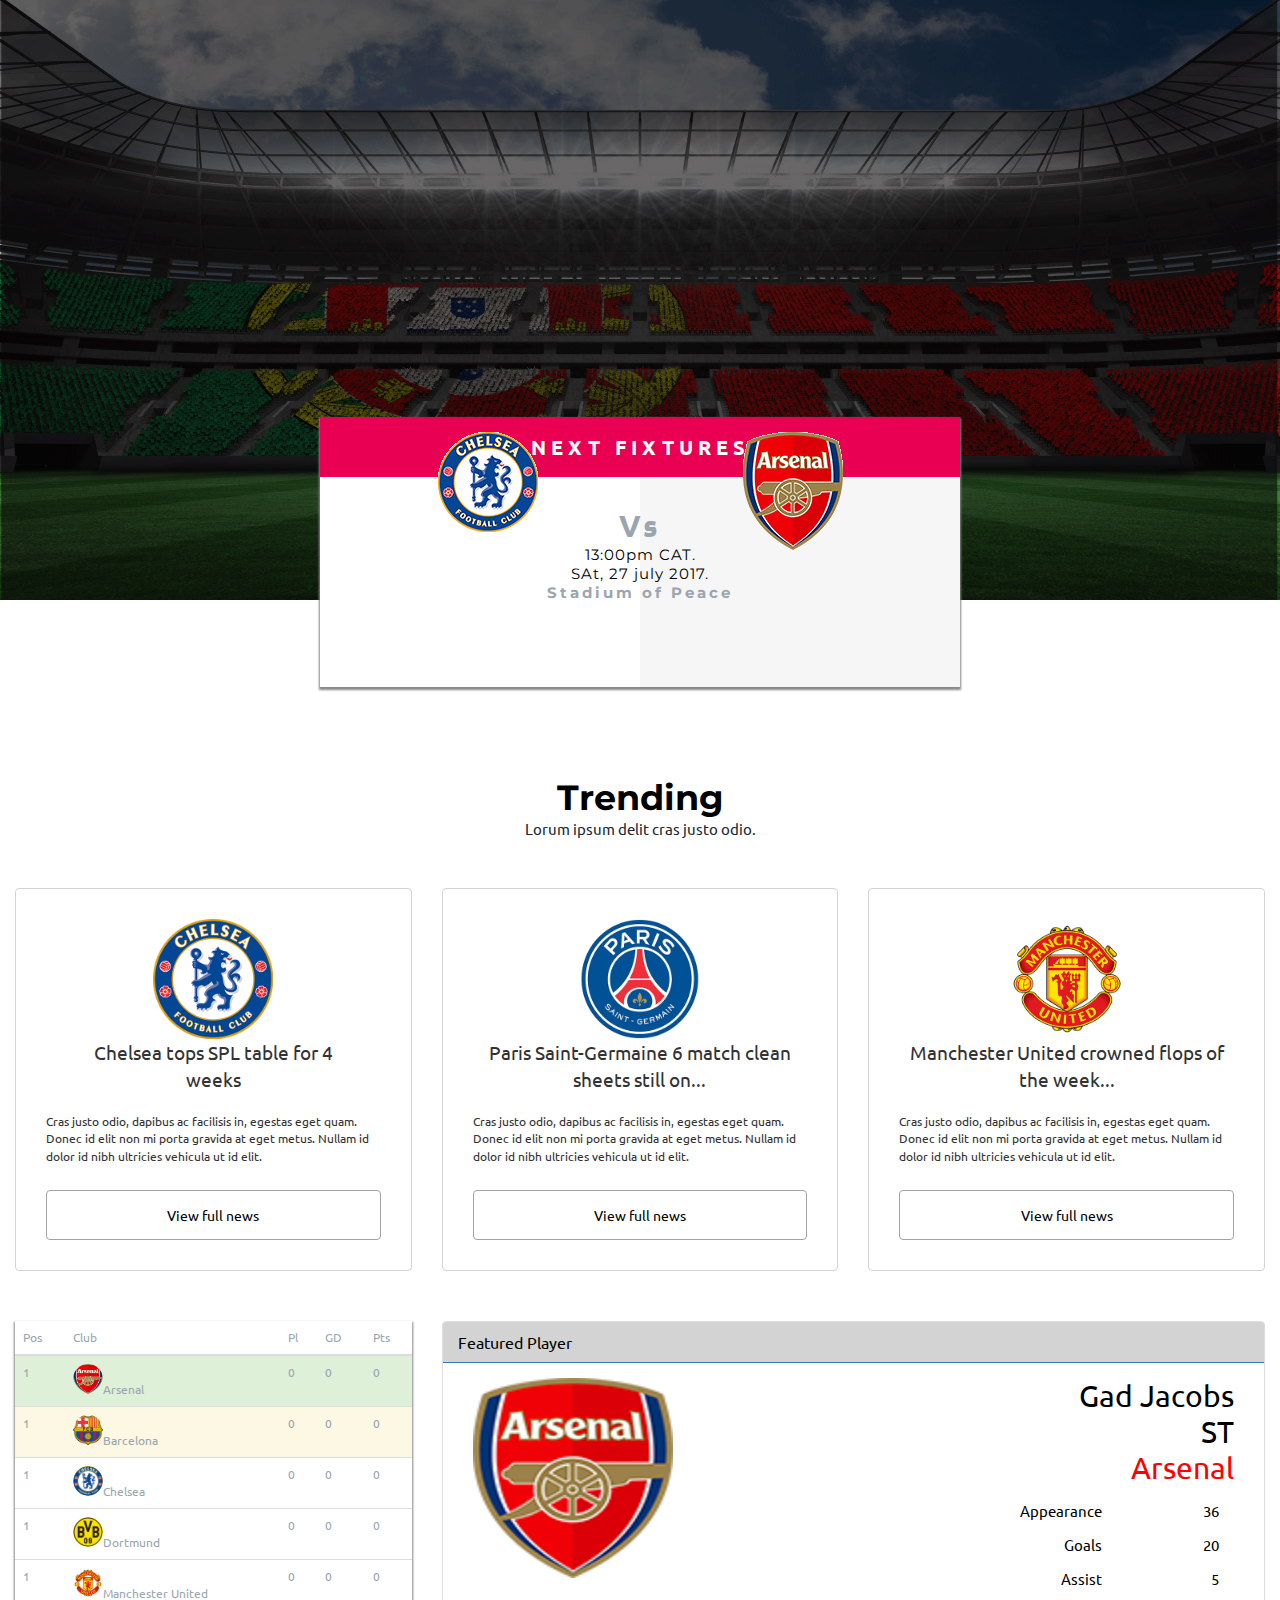
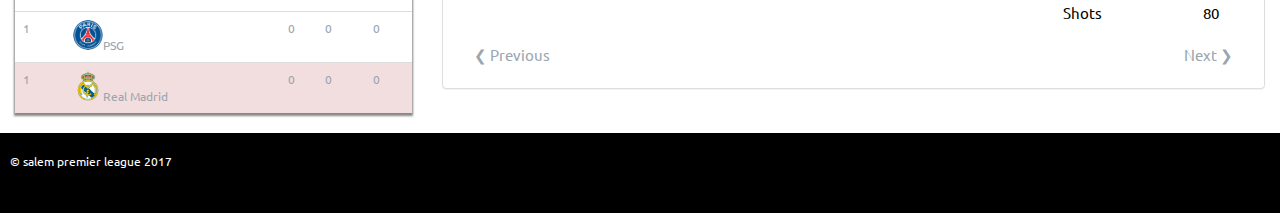
==== commit ce23bafa: "modified index.css" ====
--- a/index-2.html
+++ b/index-2.html
@@ -10,6 +10,7 @@
 	<link rel="stylesheet" href="css/material.min.css">
 	<script src="./material.min.js"></script>
 	<title>Salem Premier League</title>
+	<link rel="stylesheet" href="https://www.w3schools.com/w3css/4/w3.css">
 	<link rel="shortcut icon" href="img/purple.png" type="image/x-icon">
 	<link rel="stylesheet" href="https://fonts.googleapis.com/icon?family=Material+Icons">
 	<link rel="stylesheet" href="bootstrap-3.3.7-dist/css/bootstrap.min.css"> 
@@ -20,209 +21,233 @@
 	<link href="https://fonts.googleapis.com/css?family=Montserrat|Open+Sans|Ubuntu" rel="stylesheet">
 </head>
 
-<div class="container-fluid">
-
-	<header class="slide">     
-		<ul id="navToggle" class="burger slide">    
-			<li></li><li></li><li></li>
-		</ul>
-	</header>
-	<nav class="slide">
-		<ul>
-			<li><a href="../trunk.html" class="active">HOME</a></li>
-			<li><a href="#">LINK TWO</a></li>
-			<li><a href="#">LINK THREE</a></li>
-			<li><a href="#">LINK FOUR</a></li>
-			<li><a href="#">LINK FIVE</a></li>
-			<li><a href="#">LINK SIX</a></li>
-			<li><a href="#">LINK SEVEN</a></li>
-		</ul>
-	</nav>
-	
-	<div class="content slide">     <!--	Add "slideRight" class to items that move right when viewing Nav Drawer  -->
-
-
 <! the nav would be plaved here-> 
 
-
-	<div class="banner">
-		<img src="img/homebanner-1.jpg" width="100%" height="600px">
-		<div class="upcoming ">
-			<div class="col-lg-12 text-center" style="padding: 0px 0px">
-				<p class="fixture">NEXT FIXTURES</p>
-			</div>
-			<div class="col-lg-12">
+<div class="banner">
+	<img src="img/homebanner-1.jpg" width="100%" height="600px">
+	<div class="upcoming ">
+		<div class="col-lg-12 text-center" style="padding: 0px 0px">
+			<p class="fixture">NEXT FIXTURES</p>
+		</div>
+		<div class="col-lg-12">
 			<div class="timeline">
 				<p class="vs">Vs</p>
 				<p class="fixture-date">13:00pm CAT.</p>
 				<p class="fixture-date">SAt, 27 july 2017.</p>
 				<p class="venue">Stadium of Peace</p>
 			</div>
-				<div class="col-sm-6 col-md-6">
-					<div class="text-center" style="margin-top: -170px;"><img src="img/chelsea.gif"></div>
-				</div>
-				<div class="col-sm-6 col-md-6">
-					<div class="text-center" style="margin-top: -170px;"><img src="img/arsenal-copy.gif"></div>
-				</div>
+			<div class="col-sm-6 col-md-6">
+				<div class="text-center" style="margin-top: -170px;"><img src="img/chelsea.gif"></div>
+			</div>
+			<div class="col-sm-6 col-md-6">
+				<div class="text-center" style="margin-top: -170px;"><img src="img/arsenal-copy.gif"></div>
 			</div>
 		</div>
 	</div>
-	<div class="container-fluid">
-		<div class="row">
-			<div class="col-xs-12 col-md-12">
-				<div class="headline-topic">Trending</div>
-				<div class="sub-topic">Lorum ipsum delit cras justo odio.</div>
-				<div class="row">
-					<div class="col-xs-12 col-md-4">
-						<div class="headline headline-1">
-							<div class="thumbnail">
-								<img src="img/chelsea.jpg" alt="" style="width: 120px; height: 120px;">
-								<div class="caption">
-									<h3>Chelsea tops SPL table for 4<br /> weeks</h3>
-									<p class="sub-article">Cras justo odio, dapibus ac facilisis in, egestas eget quam. Donec id elit non mi porta gravida at eget metus. Nullam id dolor id nibh ultricies vehicula ut id elit.</p>
-								</div>
-								<button type="button" class="btn ">
+</div>
+<div class="container-fluid">
+	<div class="row">
+		<div class="col-xs-12 col-md-12">
+			<div class="headline-topic">Trending</div>
+			<div class="sub-topic">Lorum ipsum delit cras justo odio.</div>
+			<div class="row">
+				<div class="col-xs-12 col-md-4">
+					<div class="headline headline-1">
+						<div class="thumbnail">
+							<img src="img/chelsea.jpg" alt="" style="width: 120px; height: 120px;">
+							<div class="caption">
+								<h3>Chelsea tops SPL table for 4<br /> weeks</h3>
+								<p class="sub-article">Cras justo odio, dapibus ac facilisis in, egestas eget quam. Donec id elit non mi porta gravida at eget metus. Nullam id dolor id nibh ultricies vehicula ut id elit.</p>
+							</div>
+							<button type="button" class="btn ">
 								View full news
 							</button>
 						</div>
 					</div>
 				</div>
-					<div class="col-xs-12 col-md-4">
-						<div class=" headline headline-2">
-							<div class="thumbnail">
-								<img src="img/psg.gif" class="img-circle" style="width: 120px; height: 120px;">
-								<div class="caption">
-									<h3>Paris Saint-Germaine 6 match clean sheets still on...</h3>
-									<p class="sub-article">Cras justo odio, dapibus ac facilisis in, egestas eget quam. Donec id elit non mi porta gravida at eget metus. Nullam id dolor id nibh ultricies vehicula ut id elit.</p>
-								</div>
-								<button type="button" class="btn ">
+				<div class="col-xs-12 col-md-4">
+					<div class=" headline headline-2">
+						<div class="thumbnail">
+							<img src="img/psg.gif" class="img-circle" style="width: 120px; height: 120px;">
+							<div class="caption">
+								<h3>Paris Saint-Germaine 6 match clean sheets still on...</h3>
+								<p class="sub-article">Cras justo odio, dapibus ac facilisis in, egestas eget quam. Donec id elit non mi porta gravida at eget metus. Nullam id dolor id nibh ultricies vehicula ut id elit.</p>
+							</div>
+							<button type="button" class="btn ">
 								View full news
 							</button>
-							</div>
-						</div>
-					</div>
-					<div class="col-xs-12 col-md-4">
-						<div class=" headline headline-3">
-							<div class="thumbnail">
-								<img src="img/manu.jpg" alt="" style="width: 120px; height: 120px;">
-								<div class="caption">
-									<h3>Manchester United crowned flops of the week...</h3>
-									<p class="sub-article">Cras justo odio, dapibus ac facilisis in, egestas eget quam. Donec id elit non mi porta gravida at eget metus. Nullam id dolor id nibh ultricies vehicula ut id elit.</p>
-								</div>
-								<button type="button" class="btn">
+						</div>
+					</div>
+				</div>
+				<div class="col-xs-12 col-md-4">
+					<div class=" headline headline-3">
+						<div class="thumbnail">
+							<img src="img/manu.jpg" alt="" style="width: 120px; height: 120px;">
+							<div class="caption">
+								<h3>Manchester United crowned flops of the week...</h3>
+								<p class="sub-article">Cras justo odio, dapibus ac facilisis in, egestas eget quam. Donec id elit non mi porta gravida at eget metus. Nullam id dolor id nibh ultricies vehicula ut id elit.</p>
+							</div>
+							<button type="button" class="btn">
 								View full news
 							</button>
-							</div>
 						</div>
 					</div>
 				</div>
 			</div>
 		</div>
 	</div>
-	<div class="container-fluid">
-		<div class="row">
-			<div class="col-xs-12 col-md-4">
-				<table class="table">
-					<thead>
-						<tr>
-							<th>Pos</th>
-							<th>Club</th>
-							<th>Pl</th>
-							<th>GD</th>
-							<th>Pts</th>
-						</tr>
-					</thead>
-					<tbody>
-						<tr class="success">
-							<td>1</td>
-							<td><img src="img/arsenal-copy.gif" class="img-circle" style="height: 30px; width: 30px;">Arsenal</td>
-							<td>0</td>
-							<td>0</td>
-							<td>0</td>
-						</tr>
-						<tr class="warning">
-							<td>1</td>
-							<td><img src="img/Fc_barcelona.png" class="img-circle" style="height: 30px; width: 30px;">Barcelona</td>
-							<td>0</td>
-							<td>0</td>
-							<td>0</td>
-						</tr>
-						<tr class="default">
-							<td>1</td>
-							<td><img src="img/chelsea.png" class="img-circle" style="height: 30px; width: 30px;">Chelsea</td>
-							<td>0</td>
-							<td>0</td>
-							<td>0</td>
-						</tr>
-						<tr class="default">
-							<td>1</td>
-							<td><img src="img/dortmund.png" class="img-circle" style="height: 30px; width: 30px;">Dortmund</td>
-							<td>0</td>
-							<td>0</td>
-							<td>0</td>
-						</tr>
-						<tr class="default">
-							<td>1</td>
-							<td><img src="img/manu.png" class="img-circle" style="height: 30px; width: 30px;">Manchester United	</td>
-							<td>0</td>
-							<td>0</td>
-							<td>0</td>
-						</tr>
-						<tr class="default">
-							<td>1</td>
-							<td><img src="img/psg.png" class="img-circle" style="height: 30px; width: 30px;">PSG</td>							
-							<td>0</td>
-							<td>0</td>
-							<td>0</td>
-						</tr>
-						<tr class="danger">
-							<td>1</td>
-							<td><img src="img/Real-Madrid.png" class="img-circle" style="height: 30px; width: 30px;">Real Madrid</td>
-							<td>0</td>
-							<td>0</td>
-							<td>0</td>
-						</tr>
-
-					</tbody>
-				</table>
-			</div>
-			<div class="col-xs-12 col-md-8">
-				<div class="panel panel-primary">
-					<div class="panel-heading">
-						<h2 class="panel-title animated slideInUp">Featured Player</h2>
-					</div>
-					<div class="panel-body">
-                        <div class="col-xs-8 col-md-8">
-                            <img class="img-circle" src="img/spl-logo.jpg" style="width:200px; height:200px;">
-                        </div>
-					</div>
-				</div>
-			</div>
-			<div class="col-xs-12 col-md-8">
-				<div class="panel panel-danger">
-					<div class="panel-heading">
-						<h2 class="panel-title">Featured Coach</h2>
-					</div>
-					<div class="panel-body">
+</div>
+<div class="container-fluid">
+	<div class="row">
+		<div class="col-xs-12 col-md-4">
+			<table class="table">
+				<thead>
+					<tr>
+						<th>Pos</th>
+						<th>Club</th>
+						<th>Pl</th>
+						<th>GD</th>
+						<th>Pts</th>
+					</tr>
+				</thead>
+				<tbody>
+					<tr class="success">
+						<td>1</td>
+						<td><img src="img/arsenal-copy.gif" class="img-circle" style="height: 30px; width: 30px;">Arsenal</td>
+						<td>0</td>
+						<td>0</td>
+						<td>0</td>
+					</tr>
+					<tr class="warning">
+						<td>1</td>
+						<td><img src="img/Fc_barcelona.png" class="img-circle" style="height: 30px; width: 30px;">Barcelona</td>
+						<td>0</td>
+						<td>0</td>
+						<td>0</td>
+					</tr>
+					<tr class="default">
+						<td>1</td>
+						<td><img src="img/chelsea.png" class="img-circle" style="height: 30px; width: 30px;">Chelsea</td>
+						<td>0</td>
+						<td>0</td>
+						<td>0</td>
+					</tr>
+					<tr class="default">
+						<td>1</td>
+						<td><img src="img/dortmund.png" class="img-circle" style="height: 30px; width: 30px;">Dortmund</td>
+						<td>0</td>
+						<td>0</td>
+						<td>0</td>
+					</tr>
+					<tr class="default">
+						<td>1</td>
+						<td><img src="img/manu.png" class="img-circle" style="height: 30px; width: 30px;">Manchester United	</td>
+						<td>0</td>
+						<td>0</td>
+						<td>0</td>
+					</tr>
+					<tr class="default">
+						<td>1</td>
+						<td><img src="img/psg.png" class="img-circle" style="height: 30px; width: 30px;">PSG</td>							
+						<td>0</td>
+						<td>0</td>
+						<td>0</td>
+					</tr>
+					<tr class="danger">
+						<td>1</td>
+						<td><img src="img/Real-Madrid.png" class="img-circle" style="height: 30px; width: 30px;">Real Madrid</td>
+						<td>0</td>
+						<td>0</td>
+						<td>0</td>
+					</tr>
+
+				</tbody>
+			</table>
+		</div>
+		<div class="col-xs-12 col-md-8">
+			<div class="panel panel-primary">
+				<div class="panel-heading">
+					<h2 class="panel-title animated slideInUp">Featured Player</h2>
+				</div>
+				<div class="panel-body">
+					<div id="myCarousel" class="carousel slide" data-ride="carousel">
+						<ol class="carousel-indicators">
+							<li data-target="#myCarousel" data-slide-to="0" class="active"></li>
+							<li data-target="#myCarousel" data-slide-to="1"></li>
+						</ol>
+						<div class="carousel-inner">
+							<div class="item-active">
+								<div class="col-xs-8 col-md-8">
+									<img class="img-responsive" src="img/arsenal copy.png" style="width:200px; height:200px;">
+								</div>
+								<div class="col-xs-4 col-md-4">
+									<div class="player-attr carousel-inner">
+										<p class="player-attr">Gad Jacobs</p>
+										<p class="player-attr player-pos">ST</p>
+										<p class="player-attr player-club">Arsenal</p>
+
+										<div class="col-xs-6 col-md-6">
+											<div class="player-logs">
+												<p class="player-logs">Appearance</p>
+												<p class="player-logs">Goals</p>
+												<p class="player-logs">Assist</p>
+												<p class="player-logs">Shots</p>
+											</div>
+										</div>
+										<div class="col-xs-6 col-md-6">
+											<div class="player-logs ">
+												<p class="player-logs">36</p>
+												<p class="player-logs">20</p>
+												<p class="player-logs">5</p>
+												<p class="player-logs">80</p>
+											</div>
+										</div>
+									</div>
+								</div>
+							</div>
+							<div class="item">
+								<img class="img-responsive" src="img/chelsea.png" style="width:200px; height:200px;">
+								<div class="col-xs-4 col-md-4">
+									<div class="player-attr carousel-inner">
+										<p class="player-attr">idemeto Emediong</p>
+										<p class="player-attr player-pos">GK</p>
+										<p class="player-attr player-club">Chelsea fc</p>
+
+										<div class="col-xs-6 col-md-6">
+											<div class="player-logs">
+												<p class="player-logs">Appearance</p>
+												<p class="player-logs">Goals</p>
+												<p class="player-logs">Assist</p>
+												<p class="player-logs">Shots</p>
+											</div>
+										</div>
+										<div class="col-xs-6 col-md-6">
+											<div class="player-logs ">
+												<p class="player-logs">36</p>
+												<p class="player-logs">20</p>
+												<p class="player-logs">5</p>
+												<p class="player-logs">80</p>
+											</div>
+										</div>
+									</div>
+								</div>
+							</div>
+						</div>
+						<a href="#" class="w3-button">&#10094; Previous</a>
+						<a href="#" class="w3-button w3-right">Next &#10095;</a>
 					</div>
 				</div>
 			</div>
 		</div>
 	</div>
-	</div>
-	<div class="footer">
+</div>
+<div class="footer">
 	<p>&copy salem premier league 2017</p>
-	</div>
-	<script type="text/javascript">
-		if (typeof jQuery == 'undefined')
-			document.write(unescape("%3Cscript src='js/jquery-1.9.js'" + "type='text/javascript'%3E%3C/script%3E"))
-	</script>
-	<script type="text/javascript" language="javascript" src="js/trunk.js"></script>
-	<script src="https://ajax.googleapis.com/ajax/libs/jquery/3.1.1/jquery.min.js"></script>
-	<script src="js/index.js" type="text/javascript" charset="utf-8" async defer></script>
-	<script src="materialize/js/materialize.js" type="text/javascript" charset="utf-8" async defer></script>   
-   <script src="materialize/js/materialize.js" type="text/javascript" charset="utf-8" async defer></script> 
-	<script src="bootstrap-3.3.7-dist/js/bootstrap.min.js"></script>
+</div>
+
+<script src="https://ajax.googleapis.com/ajax/libs/jquery/3.1.1/jquery.min.js"></script>
+<script src="js/index.js" type="text/javascript" charset="utf-8" async defer></script>
+<script src="bootstrap-3.3.7-dist/js/bootstrap.min.js"></script>
 </body>
 </html>
 
--- a/css/index.css
+++ b/css/index.css
@@ -13,75 +13,22 @@
   font-size: 19px;
   text-align: center;
 }
-.navbar-clubNavigation{
-  position: relative;
-  border:none;
-  border-radius: 0;
-  line-height: 30px;
-  display: block;
-  background-color:#fff;
-  box-shadow: none;
-  height: 30px;
+.player-attr{
+  color: black;
+  font-size: 30px;
+  text-align: right;
 }
-.navbar-inverse{
-  position: sticky;
-  top: 0;
-  left: 0;
-  backface-visibility: hidden;
-  display: block;
-  width: 100%;
-  border-radius: 0;
-  border: none;
-  background: linear-gradient(to right,  #fff, #38003c 10%);
-  padding-left: 204px;
-  z-index:2;
+.player-pos{
+  text-align:right;
 }
-
-.hide-on-med-and-down{
-  margin-top: 20px;
+.player-club{
+  color: red;
+  text-align: right;
 }
-.logo-nav{
-  position: absolute;
-  z-index:3;
-  top: 5px;
-  left: 13px
+.player-logs, .w3-button{
+  font-size: 15px;
+  margin-top: 15px;
 }
-nav ul a {
-    left: 120px;
-    color: black;
-    padding-left: 20px;
-    transition: background-color .3s;
-    font-size:18px;
-    color: #fff;
-    display: block;
-    padding: 0 15px;
-    cursor: pointer;
-}
-nav i, nav [class^="mdi-"], nav [class*="mdi-"], nav i.material-icons {
-    
-    font-size: 24px;
-  }
-  .dropdown-content li>a, .dropdown-content li>span {
-    font-size: 16px;
-    color: #E90053;
-    display: block;
-    line-height: 22px;
-    padding: 14px 16px;
-  }
-/*
-.navbar-inverse:after{
-  content: "";
-  height: 0;
-  width: 0;
-  border-top: 10px solid transparent;
-  border-right: 10px solid transparent;
-  border-left: 10px solid transparent;
-  border-bottom: 20px solid white;
-  left: 12%;
-  top: 68%;
-  position: absolute;
-}
-*/
 .banner{
   height:auto;
   width: 100%;
@@ -203,6 +150,18 @@
   background-color:#d3d3d3;
   color: black;
 }
+.carousel .item {
+    width: 100%;
+    height: 500px;
+    background-color: #777;
+}
+.carousel-inner > .item > img {
+    position: absolute;
+    top: 0;
+    left: 0;
+    min-width: 100%;
+    height: 500px;
+}
 .footer{
   padding: 20px 10px;
   background-color: rgb(0, 0, 0);
